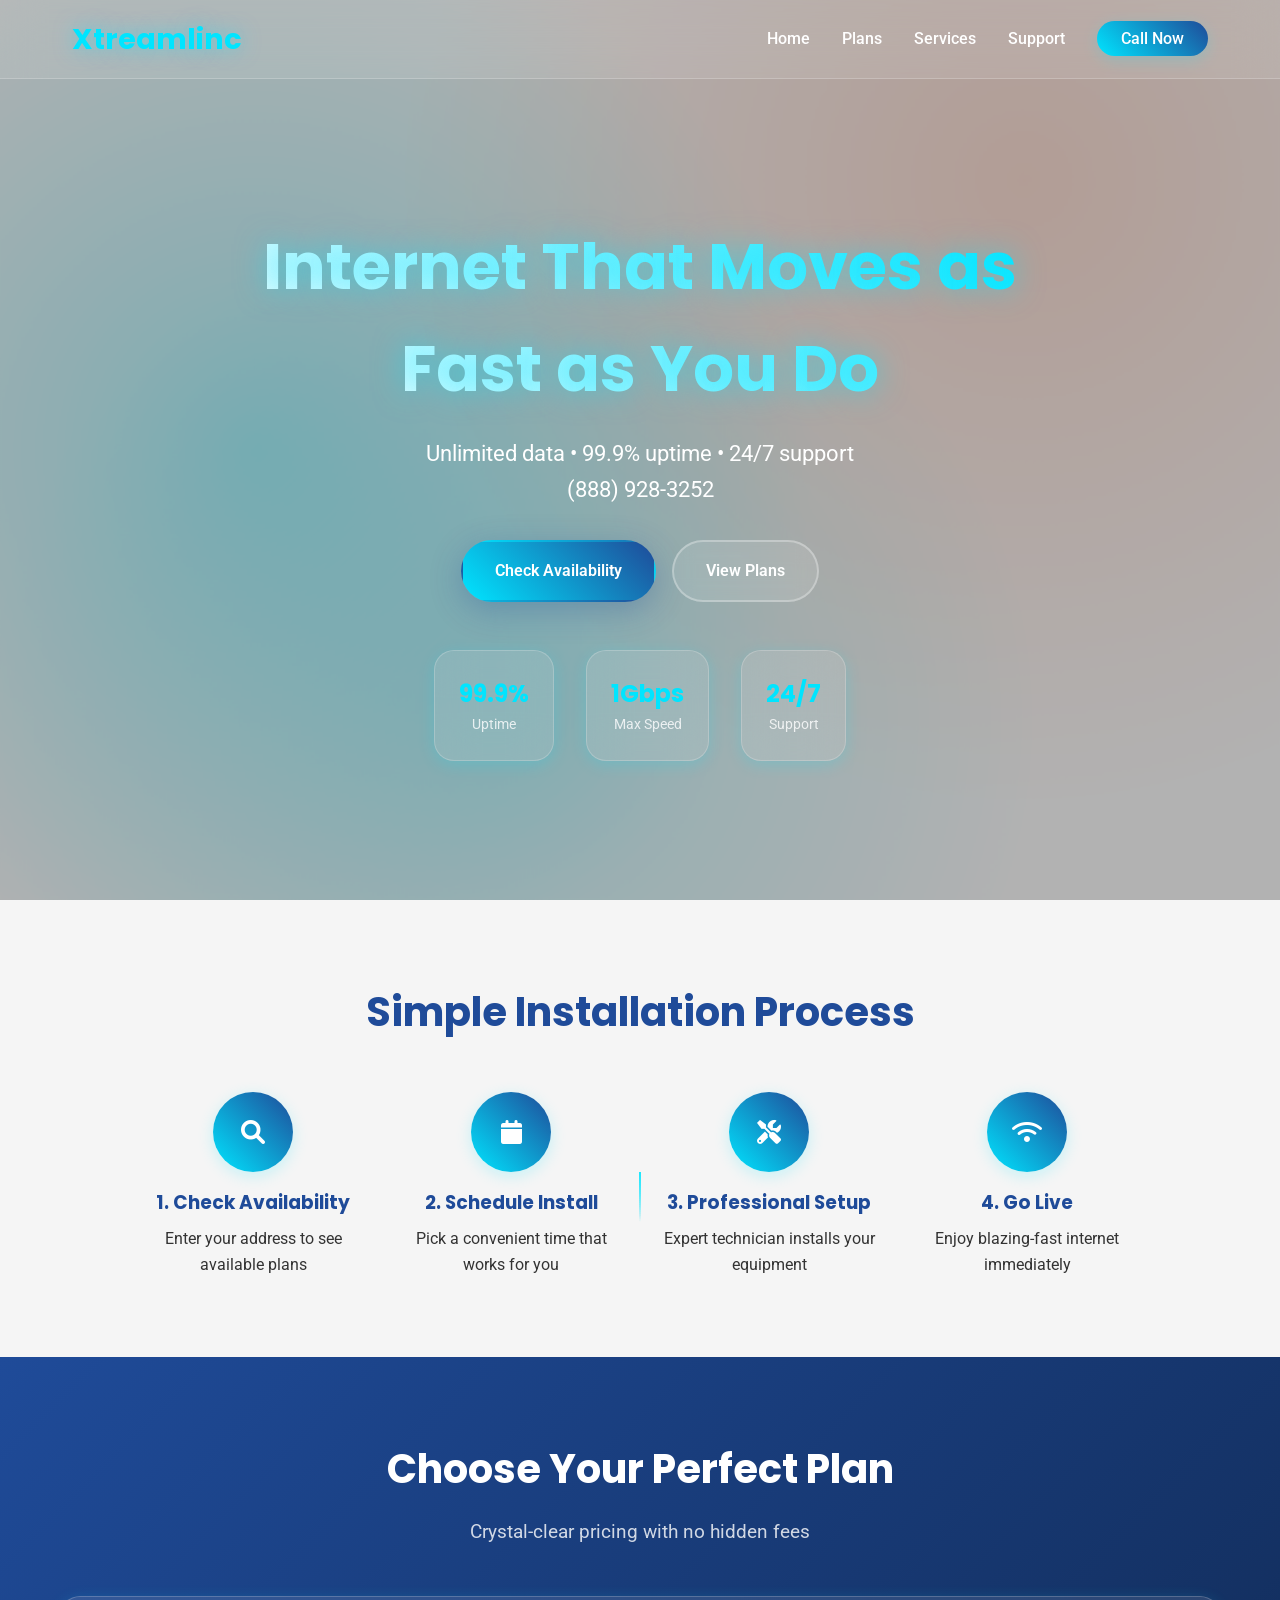
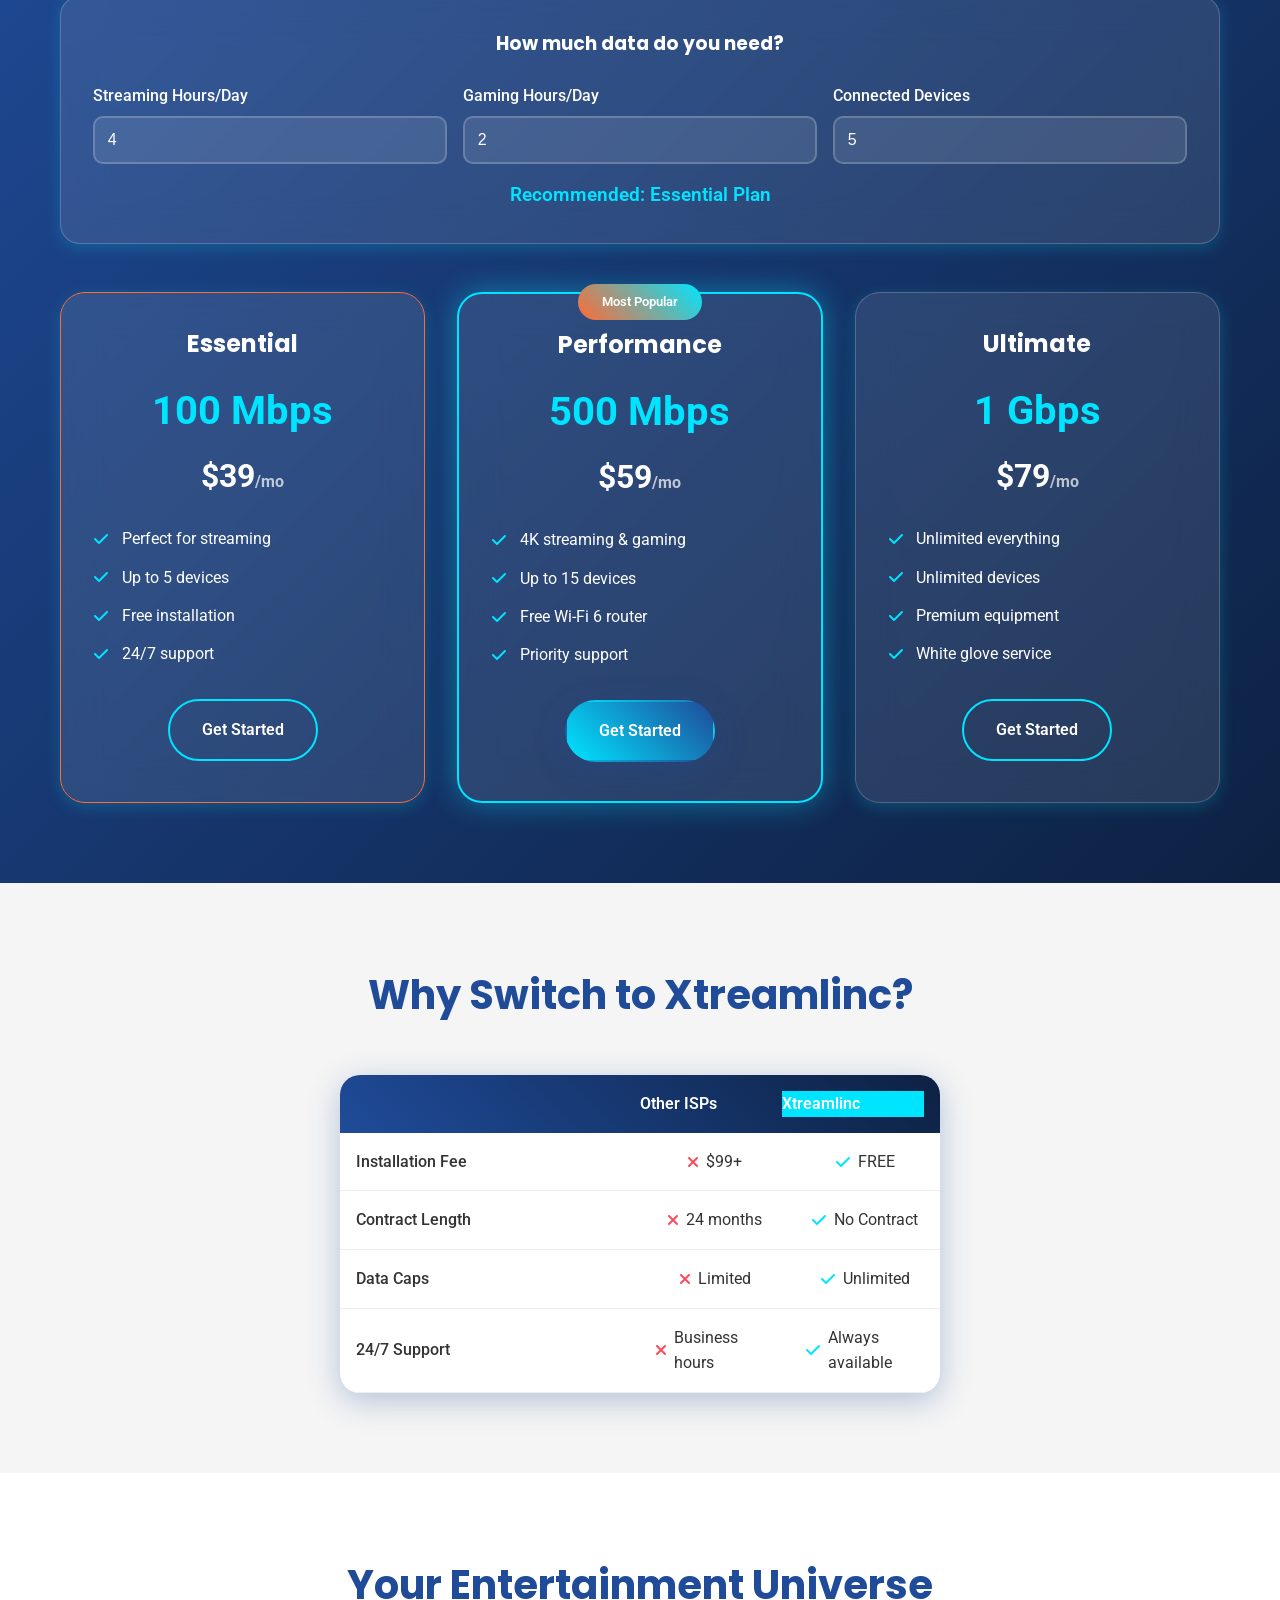
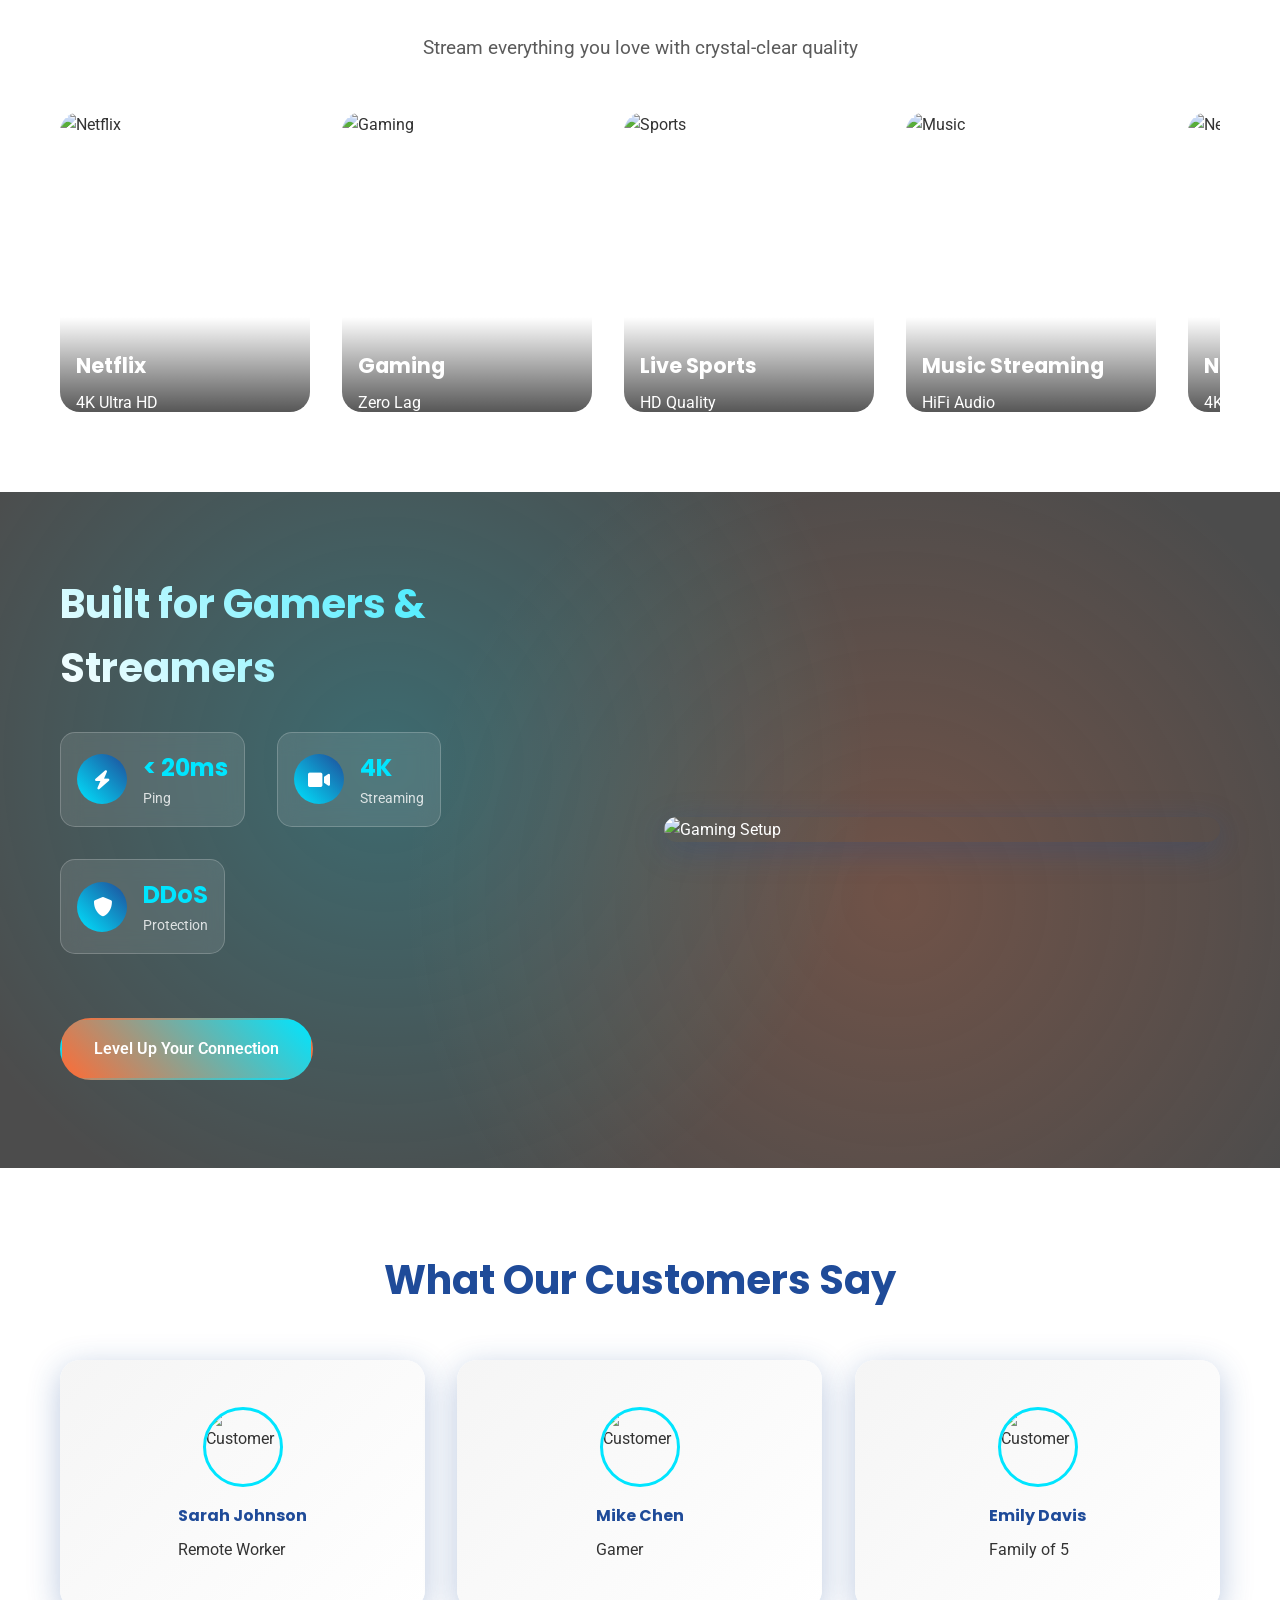
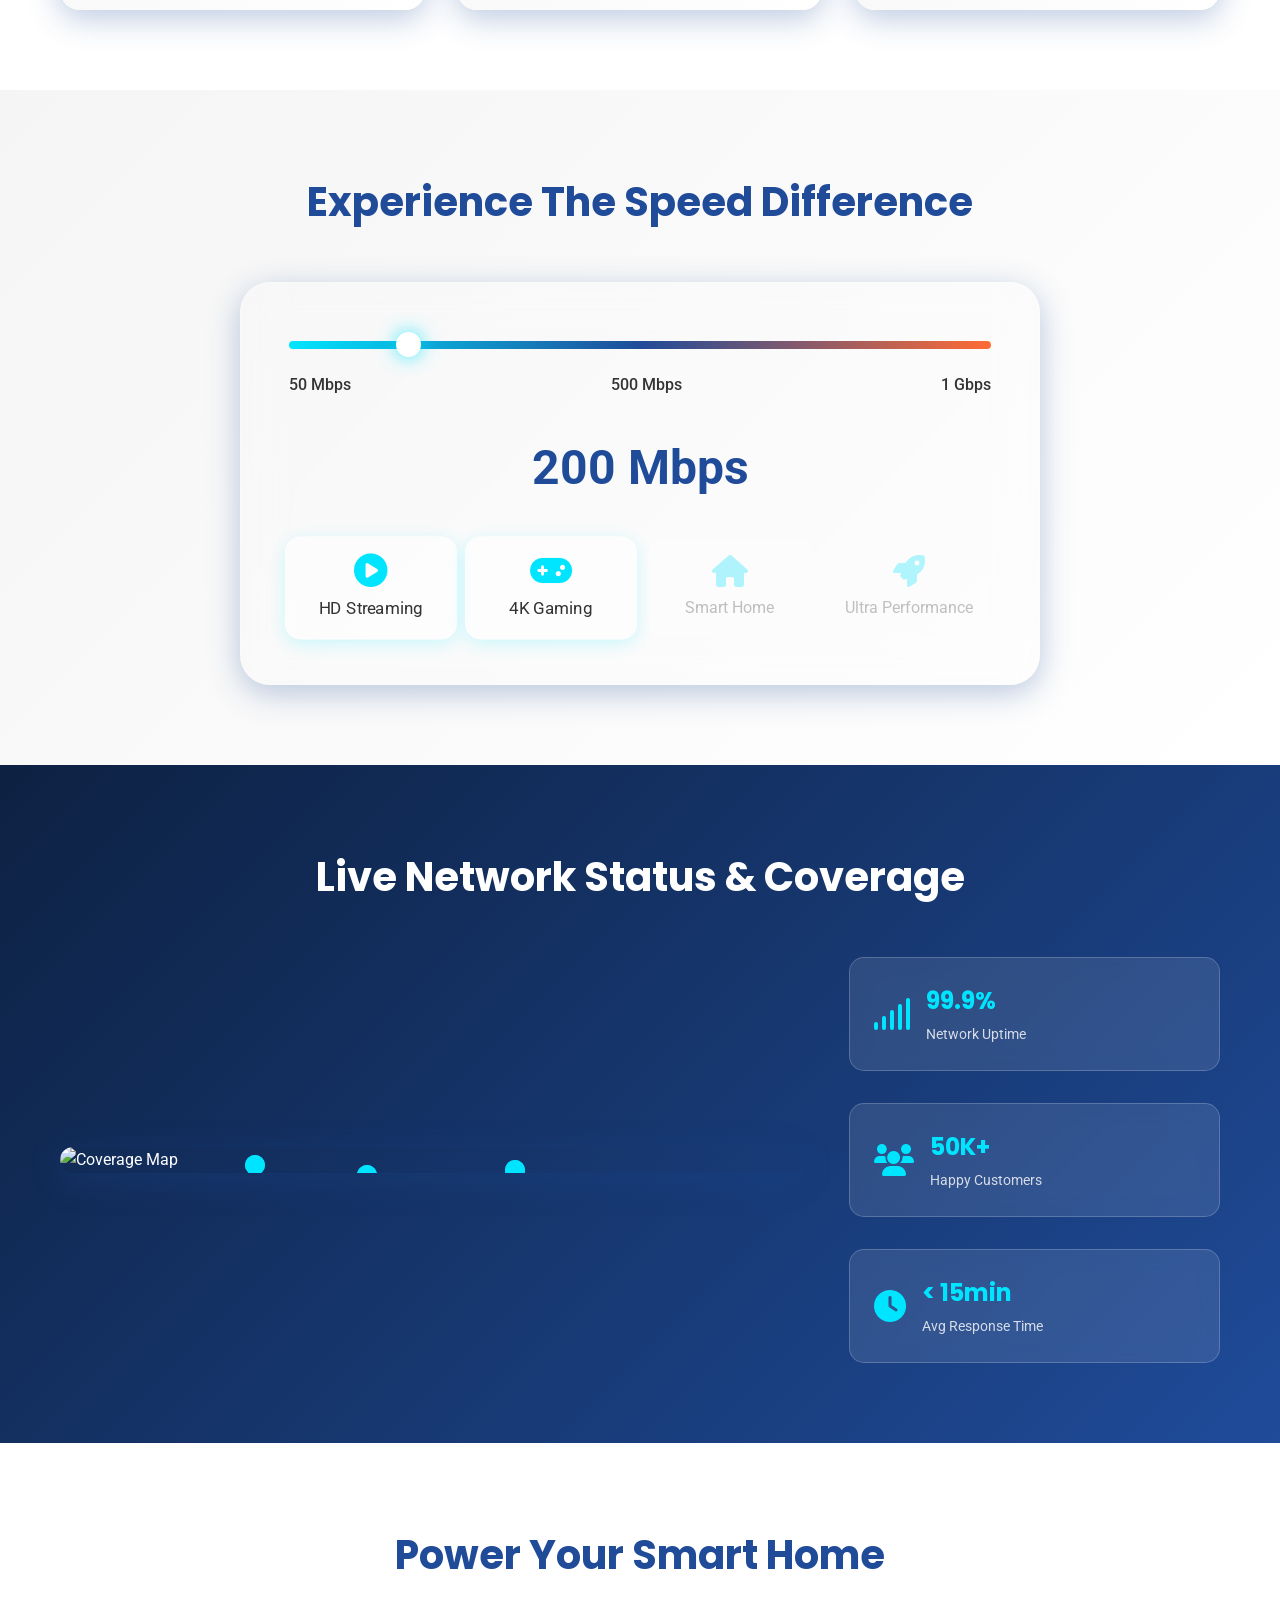
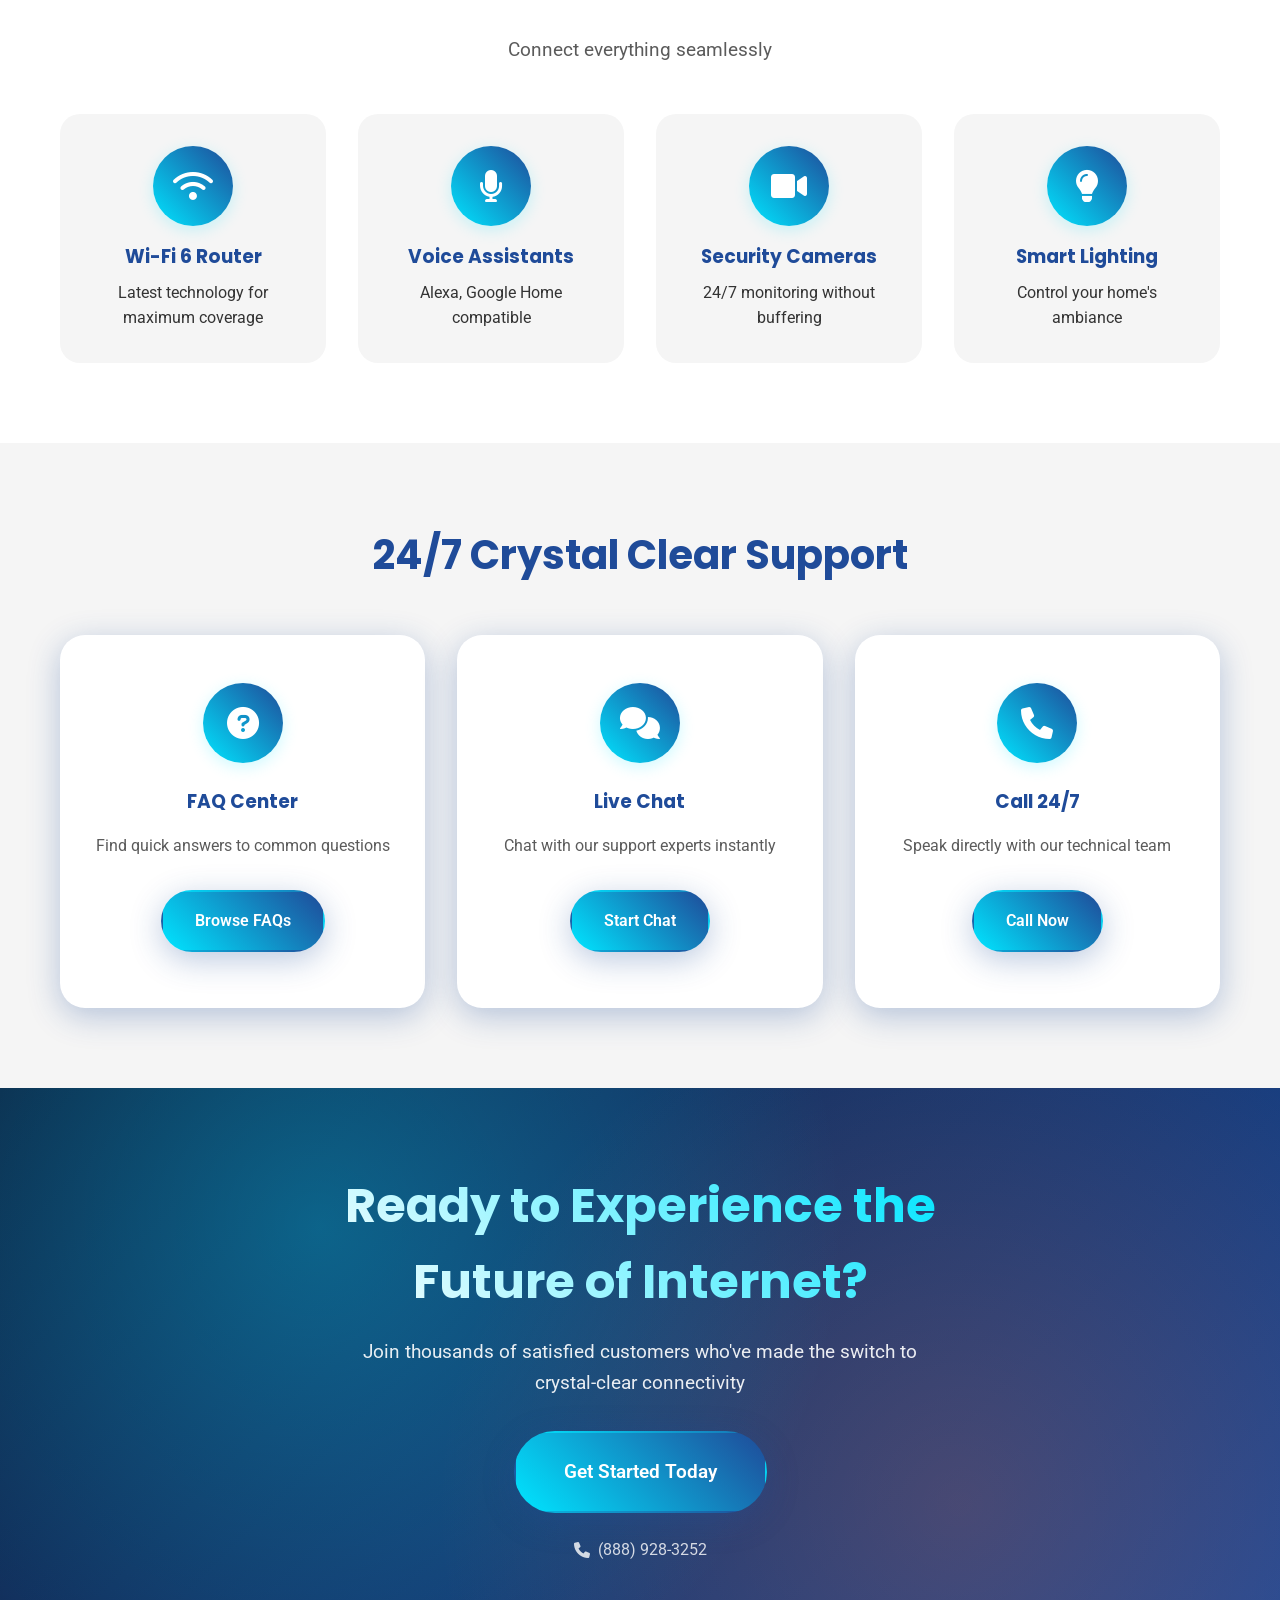
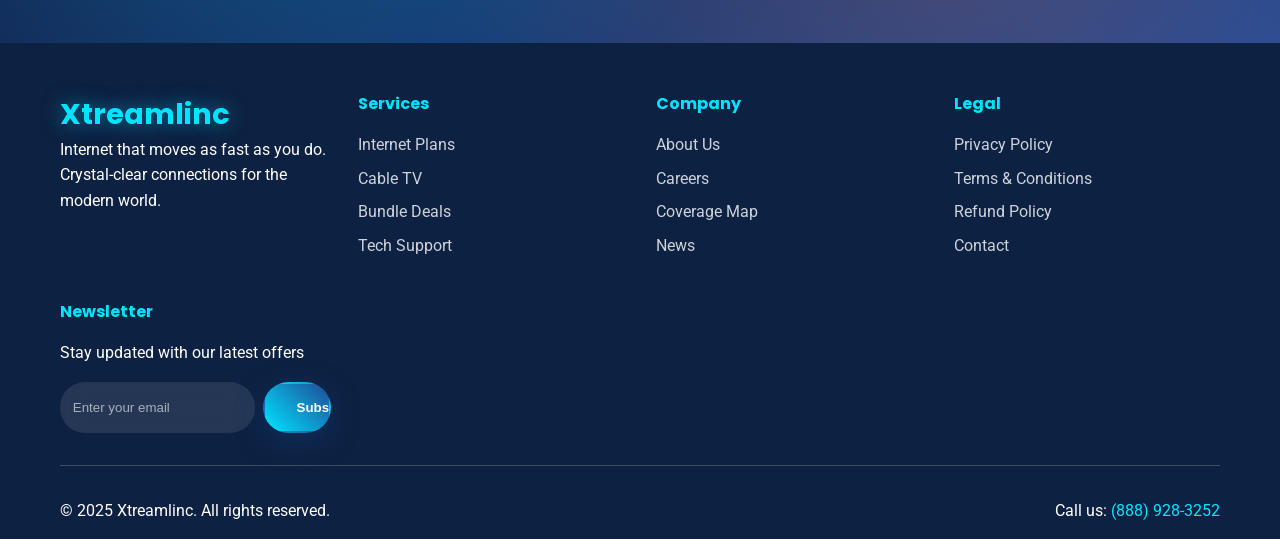
==== index.html @ 7f1fe940 "Update index.html" ====
<!DOCTYPE html>
<html lang="en">
<head>
    <meta charset="UTF-8">
    <meta name="viewport" content="width=device-width, initial-scale=1.0">
    <title>Xtreamlinc - Internet That Moves as Fast as You Do</title>
    
    <!-- Google Fonts -->
    <link href="https://fonts.googleapis.com/css2?family=Poppins:wght@400;600;700&family=Roboto:wght@300;400;500&display=swap" rel="stylesheet">
    
    <!-- Font Awesome for icons -->
    <link rel="stylesheet" href="https://cdnjs.cloudflare.com/ajax/libs/font-awesome/6.0.0/css/all.min.css">
    
    <!-- AOS Animation Library -->
    <link href="https://unpkg.com/aos@2.3.1/dist/aos.css" rel="stylesheet">
    
    <link rel="stylesheet" href="style.css">
</head>
<body>
    <!-- Navigation -->
    <nav class="navbar">
        <div class="nav-container">
            <div class="nav-logo">
                <span class="logo-text">Xtreamlinc</span>
            </div>
            <ul class="nav-menu">
                <li><a href="#home">Home</a></li>
                <li><a href="#plans">Plans</a></li>
                <li><a href="#services">Services</a></li>
                <li><a href="#support">Support</a></li>
                <li><a href="tel:(888)928-3252" class="nav-cta">Call Now</a></li>
            </ul>
            <div class="mobile-menu-toggle">
                <span></span>
                <span></span>
                <span></span>
            </div>
        </div>
    </nav>

    <!-- Hero Section -->
    <section id="home" class="hero-section">
       <div class="hero-video-bg">
    <video autoplay muted loop playsinline class="hero-video">
        <source src="video1.mp4" type="video/mp4">
       
        Your browser does not support the video tag.
    </video>

    <div class="fiber-animation"></div>
    <div class="crystal-overlay"></div>
</div>
<br><br>
     <br>   <div class="hero-content">
            <h1 data-aos="fade-up">Internet That Moves as Fast as You Do</h1>
            <p data-aos="fade-up" data-aos-delay="200">Unlimited data • 99.9% uptime • 24/7 support<br> (888) 928-3252</p>
            <div class="hero-buttons" data-aos="fade-up" data-aos-delay="400">
                <a href="tel:(888)928-3252" class="btn btn-primary">Check Availability</a>
                <a href="tel:(888)928-3252" class="btn btn-secondary">View Plans</a>
            </div>
        </div>
        <div class="hero-stats" data-aos="fade-up" data-aos-delay="600">
            <div class="stat-card">
                <div class="stat-number">99.9%</div>
                <div class="stat-label">Uptime</div>
            </div>
            <div class="stat-card">
                <div class="stat-number">1Gbps</div>
                <div class="stat-label">Max Speed</div>
            </div>
            <div class="stat-card">
                <div class="stat-number">24/7</div>
                <div class="stat-label">Support</div>
            </div>
        </div>
    </section>



 <!-- Installation Journey -->
    <section class="installation-section" data-aos="fade-up">
        <div class="container">
            <h2>Simple Installation Process</h2>
            <div class="installation-steps">
                <div class="step" data-aos="fade-right" data-aos-delay="200">
                    <div class="step-icon">
                        <i class="fas fa-search"></i>
                    </div>
                    <div class="step-content">
                        <h3>1. Check Availability</h3>
                        <p>Enter your address to see available plans</p>
                    </div>
                </div>
                <div class="step-connector"></div>
                <div class="step" data-aos="fade-right" data-aos-delay="400">
                    <div class="step-icon">
                        <i class="fas fa-calendar"></i>
                    </div>
                    <div class="step-content">
                        <h3>2. Schedule Install</h3>
                        <p>Pick a convenient time that works for you</p>
                    </div>
                </div>
                <div class="step-connector"></div>
                <div class="step" data-aos="fade-right" data-aos-delay="600">
                    <div class="step-icon">
                        <i class="fas fa-tools"></i>
                    </div>
                    <div class="step-content">
                        <h3>3. Professional Setup</h3>
                        <p>Expert technician installs your equipment</p>
                    </div>
                </div>
                <div class="step-connector"></div>
                <div class="step" data-aos="fade-right" data-aos-delay="800">
                    <div class="step-icon">
                        <i class="fas fa-wifi"></i>
                    </div>
                    <div class="step-content">
                        <h3>4. Go Live</h3>
                        <p>Enjoy blazing-fast internet immediately</p>
                    </div>
                </div>
            </div>
        </div>
    </section>




    
    <!-- Plans Section -->
    <section id="plans" class="plans-section" data-aos="fade-up">
        <div class="container">
            <h2>Choose Your Perfect Plan</h2>
            <p class="section-subtitle">Crystal-clear pricing with no hidden fees</p>
            
            <div class="data-calculator" data-aos="fade-up" data-aos-delay="200">
                <h3>How much data do you need?</h3>
                <div class="calculator-inputs">
                    <div class="input-group">
                        <label>Streaming Hours/Day</label>
                        <input type="number" id="streaming" value="4" min="0" max="24">
                    </div>
                    <div class="input-group">
                        <label>Gaming Hours/Day</label>
                        <input type="number" id="gaming" value="2" min="0" max="24">
                    </div>
                    <div class="input-group">
                        <label>Connected Devices</label>
                        <input type="number" id="devices" value="5" min="1" max="50">
                    </div>
                </div>
                <div class="recommendation">
                    <span>Recommended: </span><span id="recommendedPlan">Essential Plan</span>
                </div>
            </div>

            <div class="plans-grid">
                <div class="plan-card" data-aos="fade-up" data-aos-delay="300">
                    <div class="plan-header">
                        <h3>Essential</h3>
                        <div class="plan-speed">100 Mbps</div>
                        <div class="plan-price">$39<span>/mo</span></div>
                    </div>
                    <ul class="plan-features">
                        <li><i class="fas fa-check"></i> Perfect for streaming</li>
                        <li><i class="fas fa-check"></i> Up to 5 devices</li>
                        <li><i class="fas fa-check"></i> Free installation</li>
                        <li><i class="fas fa-check"></i> 24/7 support</li>
                    </ul>
                    <a href="tel:(888)928-3252" class="btn btn-outline">Get Started</a>
                </div>

                <div class="plan-card featured" data-aos="fade-up" data-aos-delay="400">
                    <div class="popular-badge">Most Popular</div>
                    <div class="plan-header">
                        <h3>Performance</h3>
                        <div class="plan-speed">500 Mbps</div>
                        <div class="plan-price">$59<span>/mo</span></div>
                    </div>
                    <ul class="plan-features">
                        <li><i class="fas fa-check"></i> 4K streaming & gaming</li>
                        <li><i class="fas fa-check"></i> Up to 15 devices</li>
                        <li><i class="fas fa-check"></i> Free Wi-Fi 6 router</li>
                        <li><i class="fas fa-check"></i> Priority support</li>
                    </ul>
                    <a href="tel:(888)928-3252" class="btn btn-primary">Get Started</a>
                </div>

                <div class="plan-card" data-aos="fade-up" data-aos-delay="500">
                    <div class="plan-header">
                        <h3>Ultimate</h3>
                        <div class="plan-speed">1 Gbps</div>
                        <div class="plan-price">$79<span>/mo</span></div>
                    </div>
                    <ul class="plan-features">
                        <li><i class="fas fa-check"></i> Unlimited everything</li>
                        <li><i class="fas fa-check"></i> Unlimited devices</li>
                        <li><i class="fas fa-check"></i> Premium equipment</li>
                        <li><i class="fas fa-check"></i> White glove service</li>
                    </ul>
                    <a href="tel:(888)928-3252" class="btn btn-outline">Get Started</a>
                </div>
            </div>
        </div>
    </section>

    <!-- Comparison Table -->
    <section class="comparison-section" data-aos="fade-up">
        <div class="container">
            <h2>Why Switch to Xtreamlinc?</h2>
            <div class="comparison-table">
                <div class="comparison-header">
                    <div></div>
                    <div class="competitor">Other ISPs</div>
                    <div class="us">Xtreamlinc</div>
                </div>
                <div class="comparison-row">
                    <div class="feature">Installation Fee</div>
                    <div class="competitor-cell"><i class="fas fa-times"></i> $99+</div>
                    <div class="us-cell"><i class="fas fa-check"></i> FREE</div>
                </div>
                <div class="comparison-row">
                    <div class="feature">Contract Length</div>
                    <div class="competitor-cell"><i class="fas fa-times"></i> 24 months</div>
                    <div class="us-cell"><i class="fas fa-check"></i> No Contract</div>
                </div>
                <div class="comparison-row">
                    <div class="feature">Data Caps</div>
                    <div class="competitor-cell"><i class="fas fa-times"></i> Limited</div>
                    <div class="us-cell"><i class="fas fa-check"></i> Unlimited</div>
                </div>
                <div class="comparison-row">
                    <div class="feature">24/7 Support</div>
                    <div class="competitor-cell"><i class="fas fa-times"></i> Business hours</div>
                    <div class="us-cell"><i class="fas fa-check"></i> Always available</div>
                </div>
            </div>
        </div>
    </section>

    <!-- Entertainment Hub -->
    <section class="entertainment-section" data-aos="fade-up">
        <div class="container">
            <h2>Your Entertainment Universe</h2>
            <p class="section-subtitle">Stream everything you love with crystal-clear quality</p>
            <div class="entertainment-carousel">
                <div class="carousel-track">
                    <div class="entertainment-card">
                        <img src="https://images.pexels.com/photos/1190298/pexels-photo-1190298.jpeg?auto=compress&cs=tinysrgb&w=300" alt="Netflix">
                        <div class="card-overlay">
                            <h4>Netflix</h4>
                            <p>4K Ultra HD</p>
                        </div>
                    </div>
                    <div class="entertainment-card">
                        <img src="https://images.pexels.com/photos/1309899/pexels-photo-1309899.jpeg?auto=compress&cs=tinysrgb&w=300" alt="Gaming">
                        <div class="card-overlay">
                            <h4>Gaming</h4>
                            <p>Zero Lag</p>
                        </div>
                    </div>
                    <div class="entertainment-card">
                        <img src="https://images.pexels.com/photos/1201996/pexels-photo-1201996.jpeg?auto=compress&cs=tinysrgb&w=300" alt="Sports">
                        <div class="card-overlay">
                            <h4>Live Sports</h4>
                            <p>HD Quality</p>
                        </div>
                    </div>
                    <div class="entertainment-card">
                        <img src="https://images.pexels.com/photos/1055691/pexels-photo-1055691.jpeg?auto=compress&cs=tinysrgb&w=300" alt="Music">
                        <div class="card-overlay">
                            <h4>Music Streaming</h4>
                            <p>HiFi Audio</p>
                        </div>
                    </div>
                    <!-- Duplicate cards for seamless loop -->
                    <div class="entertainment-card">
                        <img src="https://images.pexels.com/photos/1190298/pexels-photo-1190298.jpeg?auto=compress&cs=tinysrgb&w=300" alt="Netflix">
                        <div class="card-overlay">
                            <h4>Netflix</h4>
                            <p>4K Ultra HD</p>
                        </div>
                    </div>
                    <div class="entertainment-card">
                        <img src="https://images.pexels.com/photos/1309899/pexels-photo-1309899.jpeg?auto=compress&cs=tinysrgb&w=300" alt="Gaming">
                        <div class="card-overlay">
                            <h4>Gaming</h4>
                            <p>Zero Lag</p>
                        </div>
                    </div>
                    <div class="entertainment-card">
                        <img src="https://images.pexels.com/photos/1201996/pexels-photo-1201996.jpeg?auto=compress&cs=tinysrgb&w=300" alt="Sports">
                        <div class="card-overlay">
                            <h4>Live Sports</h4>
                            <p>HD Quality</p>
                        </div>
                    </div>
                    <div class="entertainment-card">
                        <img src="https://images.pexels.com/photos/1055691/pexels-photo-1055691.jpeg?auto=compress&cs=tinysrgb&w=300" alt="Music">
                        <div class="card-overlay">
                            <h4>Music Streaming</h4>
                            <p>HiFi Audio</p>
                        </div>
                    </div>
                </div>
            </div>
        </div>
    </section>

    <!-- Gamers Section -->
    <section class="gamers-section" data-aos="fade-up">
        <div class="gaming-bg">
            <div class="neon-pulse"></div>
        </div>
        <div class="container">
            <div class="gamers-content">
                <div class="gamers-text">
                    <h2>Built for Gamers & Streamers</h2>
                    <div class="gaming-stats">
                        <div class="stat">
                            <div class="stat-icon"><i class="fas fa-bolt"></i></div>
                            <div class="stat-info">
                                <span class="stat-number">&lt; 20ms</span>
                                <span class="stat-label">Ping</span>
                            </div>
                        </div>
                        <div class="stat">
                            <div class="stat-icon"><i class="fas fa-video"></i></div>
                            <div class="stat-info">
                                <span class="stat-number">4K</span>
                                <span class="stat-label">Streaming</span>
                            </div>
                        </div>
                        <div class="stat">
                            <div class="stat-icon"><i class="fas fa-shield-alt"></i></div>
                            <div class="stat-info">
                                <span class="stat-number">DDoS</span>
                                <span class="stat-label">Protection</span>
                            </div>
                        </div>
                    </div>
                    <a href="tel:(888)928-3252" class="btn btn-gaming">Level Up Your Connection</a>
                </div>
                <div class="gamers-visual">
                    <div class="gaming-setup">
                        <img src="https://images.pexels.com/photos/2047905/pexels-photo-2047905.jpeg?auto=compress&cs=tinysrgb&w=500" alt="Gaming Setup">
                    </div>
                </div>
            </div>
        </div>
    </section>

    <!-- Customer Stories -->
    <section class="testimonials-section" data-aos="fade-up">
        <div class="container">
            <h2>What Our Customers Say</h2>
            <div class="testimonials-grid">
                <div class="testimonial-card" data-aos="flip-left" data-aos-delay="200">
                    <div class="testimonial-front">
                        <img src="https://images.pexels.com/photos/1043471/pexels-photo-1043471.jpeg?auto=compress&cs=tinysrgb&w=150" alt="Customer">
                        <div class="customer-info">
                            <h4>Sarah Johnson</h4>
                            <p>Remote Worker</p>
                        </div>
                    </div>
                    <div class="testimonial-back">
                        <div class="rating">
                            <i class="fas fa-star"></i>
                            <i class="fas fa-star"></i>
                            <i class="fas fa-star"></i>
                            <i class="fas fa-star"></i>
                            <i class="fas fa-star"></i>
                        </div>
                        <p>"Finally, internet that doesn't drop during important video calls. Game changer for my home office!"</p>
                    </div>
                </div>

                <div class="testimonial-card" data-aos="flip-left" data-aos-delay="400">
                    <div class="testimonial-front">
                        <img src="https://images.pexels.com/photos/1681010/pexels-photo-1681010.jpeg?auto=compress&cs=tinysrgb&w=150" alt="Customer">
                        <div class="customer-info">
                            <h4>Mike Chen</h4>
                            <p>Gamer</p>
                        </div>
                    </div>
                    <div class="testimonial-back">
                        <div class="rating">
                            <i class="fas fa-star"></i>
                            <i class="fas fa-star"></i>
                            <i class="fas fa-star"></i>
                            <i class="fas fa-star"></i>
                            <i class="fas fa-star"></i>
                        </div>
                        <p>"Sub-20ms ping consistently. My gaming performance improved dramatically after switching!"</p>
                    </div>
                </div>

                <div class="testimonial-card" data-aos="flip-left" data-aos-delay="600">
                    <div class="testimonial-front">
                        <img src="https://images.pexels.com/photos/1065084/pexels-photo-1065084.jpeg?auto=compress&cs=tinysrgb&w=150" alt="Customer">
                        <div class="customer-info">
                            <h4>Emily Davis</h4>
                            <p>Family of 5</p>
                        </div>
                    </div>
                    <div class="testimonial-back">
                        <div class="rating">
                            <i class="fas fa-star"></i>
                            <i class="fas fa-star"></i>
                            <i class="fas fa-star"></i>
                            <i class="fas fa-star"></i>
                            <i class="fas fa-star"></i>
                        </div>
                        <p>"Everyone streams, games, and works from home simultaneously without any slowdown. Amazing!"</p>
                    </div>
                </div>
            </div>
        </div>
    </section>

     <!-- Speed Experience Simulator -->
    <section class="speed-simulator" data-aos="fade-up">
        <div class="container">
            <h2>Experience The Speed Difference</h2>
            <div class="simulator-container">
                <div class="speed-slider-container">
                    <input type="range" id="speedSlider" min="50" max="1000" value="200" class="speed-slider">
                    <div class="speed-labels">
                        <span>50 Mbps</span>
                        <span>500 Mbps</span>
                        <span>1 Gbps</span>
                    </div>
                </div>
                <div class="speed-demo">
                    <div class="current-speed">
                        <span id="currentSpeed">200</span> Mbps
                    </div>
                    <div class="speed-benefits">
                        <div class="benefit-item" data-speed="50">
                            <i class="fas fa-play-circle"></i>
                            <span>HD Streaming</span>
                        </div>
                        <div class="benefit-item" data-speed="200">
                            <i class="fas fa-gamepad"></i>
                            <span>4K Gaming</span>
                        </div>
                        <div class="benefit-item" data-speed="500">
                            <i class="fas fa-home"></i>
                            <span>Smart Home</span>
                        </div>
                        <div class="benefit-item" data-speed="1000">
                            <i class="fas fa-rocket"></i>
                            <span>Ultra Performance</span>
                        </div>
                    </div>
                </div>
            </div>
        </div>
    </section>


    <!-- Coverage Map -->
    <section class="coverage-section" data-aos="fade-up">
        <div class="container">
            <h2>Live Network Status & Coverage</h2>
            <div class="coverage-map">
                <div class="map-container">
                    <img src="https://images.pexels.com/photos/355952/pexels-photo-355952.jpeg?auto=compress&cs=tinysrgb&w=800" alt="Coverage Map">
                    <div class="status-markers">
                        <div class="marker active" style="top: 30%; left: 25%;">
                            <div class="marker-pulse"></div>
                            <div class="marker-tooltip">Downtown - 99.9% Uptime</div>
                        </div>
                        <div class="marker active" style="top: 50%; left: 60%;">
                            <div class="marker-pulse"></div>
                            <div class="marker-tooltip">Suburbs - 100% Uptime</div>
                        </div>
                        <div class="marker active" style="top: 70%; left: 40%;">
                            <div class="marker-pulse"></div>
                            <div class="marker-tooltip">Tech District - 99.8% Uptime</div>
                        </div>
                    </div>
                </div>
                <div class="coverage-stats">
                    <div class="coverage-stat">
                        <i class="fas fa-signal"></i>
                        <div>
                            <span class="stat-number">99.9%</span>
                            <span class="stat-label">Network Uptime</span>
                        </div>
                    </div>
                    <div class="coverage-stat">
                        <i class="fas fa-users"></i>
                        <div>
                            <span class="stat-number">50K+</span>
                            <span class="stat-label">Happy Customers</span>
                        </div>
                    </div>
                    <div class="coverage-stat">
                        <i class="fas fa-clock"></i>
                        <div>
                            <span class="stat-number">&lt; 15min</span>
                            <span class="stat-label">Avg Response Time</span>
                        </div>
                    </div>
                </div>
            </div>
        </div>
    </section>

    <!-- Smart Home Integration -->
    <section class="smart-home-section" data-aos="fade-up">
        <div class="container">
            <h2>Power Your Smart Home</h2>
            <p class="section-subtitle">Connect everything seamlessly</p>
            <div class="smart-devices">
                <div class="device-item" data-aos="zoom-in" data-aos-delay="200">
                    <div class="device-icon">
                        <i class="fas fa-wifi"></i>
                    </div>
                    <h3>Wi-Fi 6 Router</h3>
                    <p>Latest technology for maximum coverage</p>
                </div>
                <div class="device-item" data-aos="zoom-in" data-aos-delay="300">
                    <div class="device-icon">
                        <i class="fas fa-microphone"></i>
                    </div>
                    <h3>Voice Assistants</h3>
                    <p>Alexa, Google Home compatible</p>
                </div>
                <div class="device-item" data-aos="zoom-in" data-aos-delay="400">
                    <div class="device-icon">
                        <i class="fas fa-video"></i>
                    </div>
                    <h3>Security Cameras</h3>
                    <p>24/7 monitoring without buffering</p>
                </div>
                <div class="device-item" data-aos="zoom-in" data-aos-delay="500">
                    <div class="device-icon">
                        <i class="fas fa-lightbulb"></i>
                    </div>
                    <h3>Smart Lighting</h3>
                    <p>Control your home's ambiance</p>
                </div>
            </div>
        </div>
    </section>

    <!-- Support Section -->
    <section id="support" class="support-section" data-aos="fade-up">
        <div class="container">
            <h2>24/7 Crystal Clear Support</h2>
            <div class="support-options">
                <div class="support-card" data-aos="zoom-in" data-aos-delay="200">
                    <div class="support-icon">
                        <i class="fas fa-question-circle"></i>
                    </div>
                    <h3>FAQ Center</h3>
                    <p>Find quick answers to common questions</p>
                    <a href="tel:(888)928-3252" class="btn btn-primary">Browse FAQs</a>
                </div>
                <div class="support-card" data-aos="zoom-in" data-aos-delay="400">
                    <div class="support-icon">
                        <i class="fas fa-comments"></i>
                    </div>
                    <h3>Live Chat</h3>
                    <p>Chat with our support experts instantly</p>
                    <a href="tel:(888)928-3252" class="btn btn-primary">Start Chat</a>
                </div>
                <div class="support-card" data-aos="zoom-in" data-aos-delay="600">
                    <div class="support-icon">
                        <i class="fas fa-phone"></i>
                    </div>
                    <h3>Call 24/7</h3>
                    <p>Speak directly with our technical team</p>
                    <a href="tel:(888)928-3252" class="btn btn-primary">Call Now</a>
                </div>
            </div>
        </div>
    </section>

    <!-- Final CTA Section -->
    <section class="final-cta-section">
        <div class="cta-bg">
            <div class="pulse-animation"></div>
        </div>
        <div class="container">
            <div class="cta-content" data-aos="fade-up">
                <h2>Ready to Experience the Future of Internet?</h2>
                <p>Join thousands of satisfied customers who've made the switch to crystal-clear connectivity</p>
                <div class="cta-buttons">
                    <a href="tel:(888)928-3252" class="btn btn-primary btn-large">Get Started Today</a>
                    <div class="cta-info">
                        <i class="fas fa-phone"></i>
                        <span>(888) 928-3252</span>
                    </div>
                </div>
            </div>
        </div>
    </section>

    <!-- Footer -->
    <footer class="footer">
        <div class="container">
            <div class="footer-content">
                <div class="footer-section">
                    <div class="footer-logo">
                        <span class="logo-text">Xtreamlinc</span>
                    </div>
                    <p>Internet that moves as fast as you do. Crystal-clear connections for the modern world.</p>
                </div>
                <div class="footer-section">
                    <h4>Services</h4>
                    <ul>
                        <li><a href="#plans">Internet Plans</a></li>
                        <li><a href="#plans">Cable TV</a></li>
                        <li><a href="#plans">Bundle Deals</a></li>
                        <li><a href="#support">Tech Support</a></li>
                    </ul>
                </div>
                <div class="footer-section">
                    <h4>Company</h4>
                    <ul>
                        <li><a href="#about">About Us</a></li>
                        <li><a href="#careers">Careers</a></li>
                        <li><a href="#coverage">Coverage Map</a></li>
                        <li><a href="#news">News</a></li>
                    </ul>
                </div>
                <div class="footer-section">
                    <h4>Legal</h4>
                    <ul>
                        <li><a href="privacy.html">Privacy Policy</a></li>
                        <li><a href="terms.html">Terms & Conditions</a></li>
                        <li><a href="refund.html">Refund Policy</a></li>
                        <li><a href="#contact">Contact</a></li>
                    </ul>
                </div>
                <div class="footer-section">
                    <h4>Newsletter</h4>
                    <p>Stay updated with our latest offers</p>
                    <div class="newsletter-form">
                        <input type="email" placeholder="Enter your email" class="newsletter-input">
                        <button type="submit" class="btn btn-primary">Subscribe</button>
                    </div>
                </div>
            </div>
            <div class="footer-bottom">
                <div class="footer-bottom-content">
                    <p>&copy; 2025 Xtreamlinc. All rights reserved.</p>
                    <p>Call us: <a href="tel:(888)928-3252">(888) 928-3252</a></p>
                </div>
            </div>
        </div>
    </footer>

    <!-- Scripts -->
    <script src="https://unpkg.com/aos@2.3.1/dist/aos.js"></script>
    <script src="script.js"></script>
</body>
</html>
---- style.css ----
:root {
  --primary-blue: #1F4B99;
  --secondary-white: #FFFFFF;
  --light-gray: #F5F5F5;
  --crystal-aqua: #00E5FF;
  --bright-orange: #FF6B35;
  --dark-blue: #0D2142;
  --glass-white: rgba(255, 255, 255, 0.1);
  --glass-border: rgba(255, 255, 255, 0.2);
  --shadow-glow: 0 8px 32px rgba(31, 75, 153, 0.3);
  --shadow-crystal: 0 4px 16px rgba(0, 229, 255, 0.2);
  
  --font-heading: 'Poppins', sans-serif;
  --font-body: 'Roboto', sans-serif;
}

* {
  margin: 0;
  padding: 0;
  box-sizing: border-box;
}

body {
  font-family: var(--font-body);
  line-height: 1.6;
  color: #333;
  overflow-x: hidden;
}

.container {
  max-width: 1200px;
  margin: 0 auto;
  padding: 0 20px;
}

/* Navigation */
.navbar {
  position: fixed;
  top: 0;
  width: 100%;
  z-index: 1000;
  background: rgba(255, 255, 255, 0.1);
  backdrop-filter: blur(20px);
  border-bottom: 1px solid var(--glass-border);
  transition: all 0.3s ease;
}

.navbar.scrolled {
  background: rgba(13, 33, 66, 0.95);
  backdrop-filter: blur(20px);
}

.nav-container {
  display: flex;
  justify-content: space-between;
  align-items: center;
  padding: 1rem 2rem;
  max-width: 1200px;
  margin: 0 auto;
}

.logo-text {
  font-family: var(--font-heading);
  font-size: 1.8rem;
  font-weight: 700;
  color: var(--crystal-aqua);
  text-shadow: 0 0 20px rgba(0, 229, 255, 0.5);
}

.nav-menu {
  display: flex;
  list-style: none;
  gap: 2rem;
}

.nav-menu a {
  color: white;
  text-decoration: none;
  font-weight: 500;
  transition: all 0.3s ease;
  position: relative;
}

.nav-menu a:hover {
  color: var(--crystal-aqua);
  text-shadow: 0 0 10px rgba(0, 229, 255, 0.8);
}

.nav-cta {
  background: linear-gradient(45deg, var(--crystal-aqua), var(--primary-blue));
  padding: 0.5rem 1.5rem !important;
  border-radius: 25px;
  color: white !important;
  box-shadow: var(--shadow-crystal);
}

.nav-cta:hover {
  transform: translateY(-2px);
  box-shadow: 0 8px 25px rgba(0, 229, 255, 0.4);
}

.mobile-menu-toggle {
  display: none;
  flex-direction: column;
  cursor: pointer;
}

.mobile-menu-toggle span {
  width: 25px;
  height: 3px;
  background: white;
  margin: 3px 0;
  transition: 0.3s;
}

/* Hero Section */
.hero-section {
  min-height: 100vh;
  position: relative;
  display: flex;
  flex-direction: column;
  justify-content: center;
  align-items: center;
  text-align: center;
  color: white;
  overflow: hidden;
}

.hero-video-bg {
  position: absolute;
  top: 0;
  left: 0;
  width: 100%;
  height: 100%;
  overflow: hidden;
}

.hero-video {
  position: absolute;
  top: 50%;
  left: 50%;
  width: 100%;
  height: 100%;
  object-fit: cover;
  transform: translate(-50%, -50%);
  z-index: -2;
}

.fiber-animation {
  position: absolute;
  width: 100%;
  height: 100%;
  background: 
    radial-gradient(circle at 20% 50%, rgba(0, 229, 255, 0.3) 0%, transparent 50%),
    radial-gradient(circle at 80% 20%, rgba(255, 107, 53, 0.2) 0%, transparent 50%),
    radial-gradient(circle at 40% 80%, rgba(0, 229, 255, 0.2) 0%, transparent 50%);
  animation: pulseFlow 8s ease-in-out infinite;
  z-index: -1;
}


.crystal-overlay {
  position: absolute;
  top: 0;
  left: 0;
  width: 100%;
  height: 100%;
  background: rgba(0, 0, 0, 0.3);
  backdrop-filter: blur(1px);
}

@keyframes pulseFlow {
  0%, 100% { 
    opacity: 0.6;
    transform: scale(1);
  }
  50% { 
    opacity: 1;
    transform: scale(1.05);
  }
}

.hero-content {
  position: relative;
  z-index: 2;
  max-width: 800px;
  margin: 0 auto;
  padding: 0 20px;
}

.hero-content h1 {
  font-family: var(--font-heading);
  font-size: 4rem;
  font-weight: 700;
  margin-bottom: 1rem;
  background: linear-gradient(45deg, white, var(--crystal-aqua));
  -webkit-background-clip: text;
  -webkit-text-fill-color: transparent;
  background-clip: text;
  text-shadow: 0 0 30px rgba(0, 229, 255, 0.5);
}

.hero-content p {
  font-size: 1.4rem;
  margin-bottom: 2rem;
  opacity: 0.9;
}

.hero-buttons {
  display: flex;
  gap: 1rem;
  justify-content: center;
  flex-wrap: wrap;
}

.btn {
  display: inline-block;
  padding: 1rem 2rem;
  border-radius: 50px;
  text-decoration: none;
  font-weight: 600;
  transition: all 0.3s ease;
  border: 2px solid transparent;
  position: relative;
  overflow: hidden;
}

.btn-primary {
  background: linear-gradient(45deg, var(--crystal-aqua), var(--primary-blue));
  color: white;
  box-shadow: var(--shadow-glow);
}

.btn-primary:hover {
  transform: translateY(-3px);
  box-shadow: 0 12px 40px rgba(0, 229, 255, 0.4);
}

.btn-secondary {
  background: rgba(255, 255, 255, 0.1);
  color: white;
  border: 2px solid rgba(255, 255, 255, 0.3);
  backdrop-filter: blur(10px);
}

.btn-secondary:hover {
  background: rgba(255, 255, 255, 0.2);
  border-color: var(--crystal-aqua);
  box-shadow: var(--shadow-crystal);
}

.hero-stats {
  display: flex;
  gap: 2rem;
  justify-content: center;
  margin-top: 3rem;
  flex-wrap: wrap;
}

.stat-card {
  background: var(--glass-white);
  backdrop-filter: blur(20px);
  border: 1px solid var(--glass-border);
  border-radius: 20px;
  padding: 1.5rem;
  text-align: center;
  box-shadow: var(--shadow-crystal);
  transition: all 0.3s ease;
}

.stat-card:hover {
  transform: translateY(-5px);
  box-shadow: 0 15px 35px rgba(0, 229, 255, 0.3);
}

.stat-number {
  font-family: var(--font-heading);
  font-size: 2rem;
  font-weight: 700;
  color: var(--crystal-aqua);
  display: block;
}

.stat-label {
  font-size: 0.9rem;
  opacity: 0.8;
  color: white;
}

/* Speed Simulator */
.speed-simulator {
  padding: 5rem 0;
  background: linear-gradient(135deg, var(--light-gray) 0%, white 100%);
}

.speed-simulator h2 {
  font-family: var(--font-heading);
  font-size: 2.5rem;
  text-align: center;
  margin-bottom: 3rem;
  color: var(--primary-blue);
}

.simulator-container {
  max-width: 800px;
  margin: 0 auto;
  background: var(--glass-white);
  backdrop-filter: blur(20px);
  border: 1px solid var(--glass-border);
  border-radius: 30px;
  padding: 3rem;
  box-shadow: var(--shadow-glow);
}

.speed-slider-container {
  margin-bottom: 2rem;
}

.speed-slider {
  width: 100%;
  height: 8px;
  background: linear-gradient(90deg, var(--crystal-aqua), var(--primary-blue), var(--bright-orange));
  border-radius: 5px;
  outline: none;
  -webkit-appearance: none;
}

.speed-slider::-webkit-slider-thumb {
  appearance: none;
  width: 25px;
  height: 25px;
  background: white;
  border-radius: 50%;
  box-shadow: 0 0 20px rgba(0, 229, 255, 0.8);
  cursor: pointer;
}

.speed-labels {
  display: flex;
  justify-content: space-between;
  margin-top: 1rem;
  font-weight: 500;
}

.current-speed {
  text-align: center;
  font-size: 3rem;
  font-weight: 700;
  color: var(--primary-blue);
  margin-bottom: 2rem;
}

.speed-benefits {
  display: grid;
  grid-template-columns: repeat(auto-fit, minmax(150px, 1fr));
  gap: 1rem;
}

.benefit-item {
  display: flex;
  flex-direction: column;
  align-items: center;
  padding: 1rem;
  background: rgba(255, 255, 255, 0.5);
  border-radius: 15px;
  transition: all 0.3s ease;
  opacity: 0.3;
}

.benefit-item.active {
  opacity: 1;
  transform: scale(1.05);
  box-shadow: var(--shadow-crystal);
}

.benefit-item i {
  font-size: 2rem;
  color: var(--crystal-aqua);
  margin-bottom: 0.5rem;
}

/* Plans Section */
.plans-section {
  padding: 5rem 0;
  background: linear-gradient(135deg, var(--primary-blue) 0%, var(--dark-blue) 100%);
  color: white;
}

.plans-section h2 {
  font-family: var(--font-heading);
  font-size: 2.5rem;
  text-align: center;
  margin-bottom: 1rem;
}

.section-subtitle {
  text-align: center;
  font-size: 1.2rem;
  opacity: 0.8;
  margin-bottom: 3rem;
}

.data-calculator {
  background: var(--glass-white);
  backdrop-filter: blur(20px);
  border: 1px solid var(--glass-border);
  border-radius: 20px;
  padding: 2rem;
  margin-bottom: 3rem;
  box-shadow: var(--shadow-crystal);
}

.data-calculator h3 {
  font-family: var(--font-heading);
  margin-bottom: 1.5rem;
  text-align: center;
}

.calculator-inputs {
  display: grid;
  grid-template-columns: repeat(auto-fit, minmax(200px, 1fr));
  gap: 1rem;
  margin-bottom: 1rem;
}

.input-group label {
  display: block;
  margin-bottom: 0.5rem;
  font-weight: 500;
}

.input-group input {
  width: 100%;
  padding: 0.8rem;
  border: 2px solid var(--glass-border);
  border-radius: 10px;
  background: rgba(255, 255, 255, 0.1);
  color: white;
  font-size: 1rem;
}

.input-group input:focus {
  outline: none;
  border-color: var(--crystal-aqua);
  box-shadow: 0 0 15px rgba(0, 229, 255, 0.3);
}

.recommendation {
  text-align: center;
  font-size: 1.2rem;
  font-weight: 600;
  color: var(--crystal-aqua);
}

.plans-grid {
  display: grid;
  grid-template-columns: repeat(auto-fit, minmax(300px, 1fr));
  gap: 2rem;
  margin-top: 3rem;
}

.plan-card {
  background: var(--glass-white);
  backdrop-filter: blur(20px);
  border: 1px solid var(--glass-border);
  border-radius: 25px;
  padding: 2rem;
  text-align: center;
  position: relative;
  transition: all 0.3s ease;
  box-shadow: var(--shadow-crystal);
}

.plan-card:hover {
  transform: translateY(-10px);
  box-shadow: 0 20px 50px rgba(0, 229, 255, 0.3);
}

.plan-card.featured {
  border: 2px solid var(--crystal-aqua);
  box-shadow: 0 0 30px rgba(0, 229, 255, 0.4);
}

.popular-badge {
  position: absolute;
  top: -10px;
  left: 50%;
  transform: translateX(-50%);
  background: linear-gradient(45deg, var(--bright-orange), var(--crystal-aqua));
  color: white;
  padding: 0.5rem 1.5rem;
  border-radius: 20px;
  font-size: 0.8rem;
  font-weight: 600;
}

.plan-header h3 {
  font-family: var(--font-heading);
  font-size: 1.5rem;
  margin-bottom: 1rem;
}

.plan-speed {
  font-size: 2.5rem;
  font-weight: 700;
  color: var(--crystal-aqua);
  margin-bottom: 0.5rem;
}

.plan-price {
  font-size: 2rem;
  font-weight: 700;
  margin-bottom: 1.5rem;
}

.plan-price span {
  font-size: 1rem;
  opacity: 0.7;
}

.plan-features {
  list-style: none;
  margin-bottom: 2rem;
}

.plan-features li {
  margin: 0.8rem 0;
  display: flex;
  align-items: center;
  justify-content: flex-start;
}

.plan-features i {
  color: var(--crystal-aqua);
  margin-right: 0.8rem;
  width: 16px;
}

.btn-outline {
  background: transparent;
  color: white;
  border: 2px solid var(--crystal-aqua);
}

.btn-outline:hover {
  background: var(--crystal-aqua);
  color: var(--dark-blue);
  box-shadow: var(--shadow-crystal);
}

/* Comparison Section */
.comparison-section {
  padding: 5rem 0;
  background: var(--light-gray);
}

.comparison-section h2 {
  font-family: var(--font-heading);
  font-size: 2.5rem;
  text-align: center;
  margin-bottom: 3rem;
  color: var(--primary-blue);
}

.comparison-table {
  max-width: 600px;
  margin: 0 auto;
  background: white;
  border-radius: 20px;
  overflow: hidden;
  box-shadow: var(--shadow-glow);
}

.comparison-header {
  display: grid;
  grid-template-columns: 2fr 1fr 1fr;
  background: linear-gradient(45deg, var(--primary-blue), var(--dark-blue));
  color: white;
  font-weight: 600;
  padding: 1rem;
}

.comparison-row {
  display: grid;
  grid-template-columns: 2fr 1fr 1fr;
  border-bottom: 1px solid #eee;
}

.comparison-row > div {
  padding: 1rem;
  display: flex;
  align-items: center;
  justify-content: center;
}

.feature {
  justify-content: flex-start !important;
  font-weight: 500;
}

.competitor-cell i {
  color: #ff4757;
  margin-right: 0.5rem;
}

.us-cell i {
  color: var(--crystal-aqua);
  margin-right: 0.5rem;
}

.us {
  background: var(--crystal-aqua);
  color: white;
  font-weight: 600;
}

/* Entertainment Section */
.entertainment-section {
  padding: 5rem 0;
  background: white;
}

.entertainment-section h2 {
  font-family: var(--font-heading);
  font-size: 2.5rem;
  text-align: center;
  margin-bottom: 1rem;
  color: var(--primary-blue);
}

.entertainment-carousel {
  margin-top: 3rem;
  overflow: hidden;
  position: relative;
}

.carousel-track {
  display: flex;
  gap: 2rem;
  animation: scroll 8s linear infinite;
}

@keyframes scroll {
  0% { transform: translateX(0); }
  100% { transform: translateX(-100%); }
}

.entertainment-card {
  min-width: 250px;
  height: 300px;
  position: relative;
  border-radius: 20px;
  overflow: hidden;
  cursor: pointer;
  transition: all 0.3s ease;
}

.entertainment-card:hover {
  transform: scale(1.05);
  box-shadow: var(--shadow-crystal);
}

.entertainment-card img {
  width: 100%;
  height: 100%;
  object-fit: cover;
}

.card-overlay {
  position: absolute;
  bottom: 0;
  left: 0;
  right: 0;
  background: linear-gradient(transparent, rgba(0, 0, 0, 0.8));
  color: white;
  padding: 2rem 1rem 1rem;
  transform: translateY(20px);
  transition: all 0.3s ease;
}

.entertainment-card:hover .card-overlay {
  transform: translateY(0);
}

.card-overlay h4 {
  font-family: var(--font-heading);
  font-size: 1.3rem;
  margin-bottom: 0.5rem;
}

/* Gamers Section */
.gamers-section {
  padding: 5rem 0;
  position: relative;
  color: white;
  overflow: hidden;
}

.gaming-bg {
  position: absolute;
  top: 0;
  left: 0;
  width: 100%;
  height: 100%;
  background: 
    linear-gradient(rgba(0, 0, 0, 0.7), rgba(0, 0, 0, 0.7)),
    url('https://images.pexels.com/photos/442576/pexels-photo-442576.jpeg?auto=compress&cs=tinysrgb&w=1200') center/cover;
}

.neon-pulse {
  position: absolute;
  width: 100%;
  height: 100%;
  background: 
    radial-gradient(circle at 30% 40%, rgba(0, 229, 255, 0.2) 0%, transparent 50%),
    radial-gradient(circle at 70% 60%, rgba(255, 107, 53, 0.2) 0%, transparent 50%);
  animation: neonPulse 6s ease-in-out infinite;
}

@keyframes neonPulse {
  0%, 100% { opacity: 0.4; }
  50% { opacity: 0.8; }
}

.gamers-content {
  position: relative;
  z-index: 2;
  display: grid;
  grid-template-columns: 1fr 1fr;
  gap: 3rem;
  align-items: center;
}

.gamers-text h2 {
  font-family: var(--font-heading);
  font-size: 2.5rem;
  margin-bottom: 2rem;
  background: linear-gradient(45deg, white, var(--crystal-aqua));
  -webkit-background-clip: text;
  -webkit-text-fill-color: transparent;
  background-clip: text;
}

.gaming-stats {
  display: flex;
  gap: 2rem;
  margin: 2rem 0;
  flex-wrap: wrap;
}

.stat {
  display: flex;
  align-items: center;
  gap: 1rem;
  background: var(--glass-white);
  backdrop-filter: blur(10px);
  padding: 1rem;
  border-radius: 15px;
  border: 1px solid var(--glass-border);
}

.stat-icon {
  width: 50px;
  height: 50px;
  background: linear-gradient(45deg, var(--crystal-aqua), var(--primary-blue));
  border-radius: 50%;
  display: flex;
  align-items: center;
  justify-content: center;
  font-size: 1.2rem;
}

.stat-info {
  display: flex;
  flex-direction: column;
}

.stat-number {
  font-size: 1.5rem;
  font-weight: 700;
  color: var(--crystal-aqua);
}

.stat-label {
  font-size: 0.9rem;
  opacity: 0.8;
}

.btn-gaming {
  background: linear-gradient(45deg, var(--bright-orange), var(--crystal-aqua));
  color: white;
  margin-top: 2rem;
}

.gamers-visual {
  position: relative;
}

.gaming-setup {
  border-radius: 20px;
  overflow: hidden;
  box-shadow: var(--shadow-glow);
}

.gaming-setup img {
  width: 100%;
  height: 400px;
  object-fit: cover;
}

/* Testimonials */
.testimonials-section {
  padding: 5rem 0;
  background: white;
}

.testimonials-section h2 {
  font-family: var(--font-heading);
  font-size: 2.5rem;
  text-align: center;
  margin-bottom: 3rem;
  color: var(--primary-blue);
}

.testimonials-grid {
  display: grid;
  grid-template-columns: repeat(auto-fit, minmax(300px, 1fr));
  gap: 2rem;
}

.testimonial-card {
  height: 250px;
  position: relative;
  transform-style: preserve-3d;
  transition: transform 0.6s ease;
}

.testimonial-card:hover {
  transform: rotateY(180deg);
}

.testimonial-front,
.testimonial-back {
  position: absolute;
  width: 100%;
  height: 100%;
  backface-visibility: hidden;
  border-radius: 20px;
  display: flex;
  flex-direction: column;
  align-items: center;
  justify-content: center;
  padding: 2rem;
  box-shadow: var(--shadow-glow);
}

.testimonial-front {
  background: linear-gradient(135deg, var(--light-gray), white);
}

.testimonial-back {
  background: linear-gradient(135deg, var(--primary-blue), var(--dark-blue));
  color: white;
  transform: rotateY(180deg);
}

.testimonial-front img {
  width: 80px;
  height: 80px;
  border-radius: 50%;
  object-fit: cover;
  margin-bottom: 1rem;
  border: 3px solid var(--crystal-aqua);
}

.customer-info h4 {
  font-family: var(--font-heading);
  margin-bottom: 0.5rem;
  color: var(--primary-blue);
}

.rating {
  color: var(--bright-orange);
  margin-bottom: 1rem;
}

.testimonial-back p {
  font-style: italic;
  text-align: center;
  line-height: 1.6;
}

/* Installation Section */
.installation-section {
  padding: 5rem 0;
  background: var(--light-gray);
}

.installation-section h2 {
  font-family: var(--font-heading);
  font-size: 2.5rem;
  text-align: center;
  margin-bottom: 3rem;
  color: var(--primary-blue);
}

.installation-steps {
  display: grid;
  grid-template-columns: repeat(auto-fit, minmax(200px, 1fr));
  gap: 2rem;
  max-width: 1000px;
  margin: 0 auto;
  position: relative;
}

.step {
  text-align: center;
  position: relative;
}

.step-icon {
  width: 80px;
  height: 80px;
  background: linear-gradient(45deg, var(--crystal-aqua), var(--primary-blue));
  border-radius: 50%;
  display: flex;
  align-items: center;
  justify-content: center;
  margin: 0 auto 1rem;
  font-size: 1.5rem;
  color: white;
  box-shadow: var(--shadow-crystal);
  transition: all 0.3s ease;
}

.step:hover .step-icon {
  transform: scale(1.1);
  box-shadow: 0 0 30px rgba(0, 229, 255, 0.6);
}

.step-content h3 {
  font-family: var(--font-heading);
  margin-bottom: 0.5rem;
  color: var(--primary-blue);
}

.step-connector {
  position: absolute;
  width: 2px;
  height: 50px;
  background: linear-gradient(180deg, var(--crystal-aqua), transparent);
  left: 50%;
  transform: translateX(-50%);
  top: 80px;
  opacity: 0.5;
}

/* Coverage Section */
.coverage-section {
  padding: 5rem 0;
  background: linear-gradient(135deg, var(--dark-blue), var(--primary-blue));
  color: white;
}

.coverage-section h2 {
  font-family: var(--font-heading);
  font-size: 2.5rem;
  text-align: center;
  margin-bottom: 3rem;
}

.coverage-map {
  display: grid;
  grid-template-columns: 2fr 1fr;
  gap: 3rem;
  align-items: center;
}

.map-container {
  position: relative;
  border-radius: 20px;
  overflow: hidden;
  box-shadow: var(--shadow-glow);
}

.map-container img {
  width: 100%;
  height: 400px;
  object-fit: cover;
}

.status-markers {
  position: absolute;
  top: 0;
  left: 0;
  width: 100%;
  height: 100%;
}

.marker {
  position: absolute;
  width: 20px;
  height: 20px;
  background: var(--crystal-aqua);
  border-radius: 50%;
  cursor: pointer;
  transition: all 0.3s ease;
}

.marker:hover {
  transform: scale(1.5);
}

.marker-pulse {
  position: absolute;
  width: 100%;
  height: 100%;
  background: var(--crystal-aqua);
  border-radius: 50%;
  animation: pulse 2s infinite;
}

@keyframes pulse {
  0% { transform: scale(1); opacity: 1; }
  100% { transform: scale(3); opacity: 0; }
}

.marker-tooltip {
  position: absolute;
  bottom: 25px;
  left: 50%;
  transform: translateX(-50%);
  background: rgba(0, 0, 0, 0.8);
  color: white;
  padding: 0.5rem 1rem;
  border-radius: 10px;
  font-size: 0.8rem;
  white-space: nowrap;
  opacity: 0;
  transition: all 0.3s ease;
}

.marker:hover .marker-tooltip {
  opacity: 1;
}

.coverage-stats {
  display: flex;
  flex-direction: column;
  gap: 2rem;
}

.coverage-stat {
  display: flex;
  align-items: center;
  gap: 1rem;
  background: var(--glass-white);
  backdrop-filter: blur(10px);
  padding: 1.5rem;
  border-radius: 15px;
  border: 1px solid var(--glass-border);
}

.coverage-stat i {
  font-size: 2rem;
  color: var(--crystal-aqua);
}

/* Smart Home Section */
.smart-home-section {
  padding: 5rem 0;
  background: white;
}

.smart-home-section h2 {
  font-family: var(--font-heading);
  font-size: 2.5rem;
  text-align: center;
  margin-bottom: 3rem;
  color: var(--primary-blue);
}

.smart-devices {
  display: grid;
  grid-template-columns: repeat(auto-fit, minmax(250px, 1fr));
  gap: 2rem;
}

.device-item {
  text-align: center;
  padding: 2rem;
  background: var(--light-gray);
  border-radius: 20px;
  transition: all 0.3s ease;
  cursor: pointer;
}

.device-item:hover {
  transform: translateY(-10px);
  box-shadow: var(--shadow-glow);
}

.device-icon {
  width: 80px;
  height: 80px;
  background: linear-gradient(45deg, var(--crystal-aqua), var(--primary-blue));
  border-radius: 50%;
  display: flex;
  align-items: center;
  justify-content: center;
  margin: 0 auto 1rem;
  font-size: 2rem;
  color: white;
  box-shadow: var(--shadow-crystal);
}

.device-item h3 {
  font-family: var(--font-heading);
  margin-bottom: 0.5rem;
  color: var(--primary-blue);
}

/* Speed Test Section */
.speed-test-section {
  padding: 5rem 0;
  background: linear-gradient(135deg, var(--primary-blue), var(--dark-blue));
  color: white;
}

.speed-test-section h2 {
  font-family: var(--font-heading);
  font-size: 2.5rem;
  text-align: center;
  margin-bottom: 3rem;
}

.speed-test-widget {
  max-width: 500px;
  margin: 0 auto;
  text-align: center;
  background: var(--glass-white);
  backdrop-filter: blur(20px);
  border: 1px solid var(--glass-border);
  border-radius: 30px;
  padding: 3rem;
  box-shadow: var(--shadow-crystal);
}

.speed-meter {
  margin-bottom: 2rem;
}

.meter-circle {
  width: 200px;
  height: 200px;
  border-radius: 50%;
  background: conic-gradient(var(--crystal-aqua) 0deg, var(--primary-blue) 180deg, #333 360deg);
  margin: 0 auto;
  display: flex;
  align-items: center;
  justify-content: center;
  position: relative;
}

.meter-fill {
  width: 160px;
  height: 160px;
  border-radius: 50%;
  background: var(--dark-blue);
}

.meter-center {
  position: absolute;
  text-align: center;
  color: white;
}

.meter-center span {
  font-size: 2.5rem;
  font-weight: 700;
  color: var(--crystal-aqua);
}

.meter-center small {
  display: block;
  font-size: 1rem;
  opacity: 0.8;
}

.speed-comparison {
  margin-top: 2rem;
  display: flex;
  justify-content: space-between;
  padding: 1rem;
  background: rgba(255, 255, 255, 0.1);
  border-radius: 15px;
}

.comparison-item {
  display: flex;
  flex-direction: column;
  gap: 0.5rem;
}

/* Support Section */
.support-section {
  padding: 5rem 0;
  background: var(--light-gray);
}

.support-section h2 {
  font-family: var(--font-heading);
  font-size: 2.5rem;
  text-align: center;
  margin-bottom: 3rem;
  color: var(--primary-blue);
}

.support-options {
  display: grid;
  grid-template-columns: repeat(auto-fit, minmax(300px, 1fr));
  gap: 2rem;
}

.support-card {
  text-align: center;
  padding: 3rem 2rem;
  background: white;
  border-radius: 25px;
  box-shadow: var(--shadow-glow);
  transition: all 0.3s ease;
  position: relative;
  overflow: hidden;
}

.support-card:hover {
  transform: translateY(-10px);
  box-shadow: 0 20px 50px rgba(31, 75, 153, 0.2);
}

.support-icon {
  width: 80px;
  height: 80px;
  background: linear-gradient(45deg, var(--crystal-aqua), var(--primary-blue));
  border-radius: 50%;
  display: flex;
  align-items: center;
  justify-content: center;
  margin: 0 auto 1.5rem;
  font-size: 2rem;
  color: white;
  box-shadow: var(--shadow-crystal);
}

.support-card h3 {
  font-family: var(--font-heading);
  margin-bottom: 1rem;
  color: var(--primary-blue);
}

.support-card p {
  margin-bottom: 2rem;
  opacity: 0.8;
}

/* Final CTA Section */
.final-cta-section {
  padding: 5rem 0;
  position: relative;
  color: white;
  overflow: hidden;
}

.cta-bg {
  position: absolute;
  top: 0;
  left: 0;
  width: 100%;
  height: 100%;
  background: linear-gradient(135deg, var(--dark-blue), var(--primary-blue));
}

.pulse-animation {
  position: absolute;
  width: 100%;
  height: 100%;
  background: 
    radial-gradient(circle at 25% 25%, rgba(0, 229, 255, 0.3) 0%, transparent 50%),
    radial-gradient(circle at 75% 75%, rgba(255, 107, 53, 0.2) 0%, transparent 50%);
  animation: pulseFlow 8s ease-in-out infinite;
}

.cta-content {
  position: relative;
  z-index: 2;
  text-align: center;
  max-width: 600px;
  margin: 0 auto;
}

.cta-content h2 {
  font-family: var(--font-heading);
  font-size: 3rem;
  margin-bottom: 1rem;
  background: linear-gradient(45deg, white, var(--crystal-aqua));
  -webkit-background-clip: text;
  -webkit-text-fill-color: transparent;
  background-clip: text;
}

.cta-content p {
  font-size: 1.2rem;
  margin-bottom: 2rem;
  opacity: 0.9;
}

.btn-large {
  font-size: 1.2rem;
  padding: 1.5rem 3rem;
}

.cta-info {
  margin-top: 1rem;
  display: flex;
  align-items: center;
  justify-content: center;
  gap: 0.5rem;
  opacity: 0.8;
}

/* Footer */
.footer {
  background: var(--dark-blue);
  color: white;
  padding: 3rem 0 1rem;
}

.footer-content {
  display: grid;
  grid-template-columns: repeat(auto-fit, minmax(250px, 1fr));
  gap: 2rem;
  margin-bottom: 2rem;
}

.footer-section h4 {
  font-family: var(--font-heading);
  margin-bottom: 1rem;
  color: var(--crystal-aqua);
}

.footer-section ul {
  list-style: none;
}

.footer-section ul li {
  margin: 0.5rem 0;
}

.footer-section ul li a {
  color: rgba(255, 255, 255, 0.8);
  text-decoration: none;
  transition: all 0.3s ease;
}

.footer-section ul li a:hover {
  color: var(--crystal-aqua);
  text-shadow: 0 0 10px rgba(0, 229, 255, 0.8);
}

.social-links {
  display: flex;
  gap: 1rem;
  margin-top: 1rem;
}

.social-links a {
  width: 40px;
  height: 40px;
  background: var(--glass-white);
  border-radius: 50%;
  display: flex;
  align-items: center;
  justify-content: center;
  color: white;
  transition: all 0.3s ease;
}

.social-links a:hover {
  background: var(--crystal-aqua);
  transform: translateY(-3px);
  box-shadow: var(--shadow-crystal);
}

.newsletter-form {
  display: flex;
  gap: 0.5rem;
  margin-top: 1rem;
}

.newsletter-input {
  flex: 1;
  padding: 0.8rem;
  border: none;
  border-radius: 25px;
  background: var(--glass-white);
  color: white;
  backdrop-filter: blur(10px);
}

.newsletter-input::placeholder {
  color: rgba(255, 255, 255, 0.6);
}

.newsletter-input:focus {
  outline: none;
  box-shadow: 0 0 15px rgba(0, 229, 255, 0.3);
}

.footer-bottom {
  border-top: 1px solid var(--glass-border);
  padding-top: 2rem;
  text-align: center;
}

.footer-bottom-content {
  display: flex;
  justify-content: space-between;
  align-items: center;
  flex-wrap: wrap;
  gap: 1rem;
}

.footer-bottom a {
  color: var(--crystal-aqua);
  text-decoration: none;
}

.footer-bottom a:hover {
  text-shadow: 0 0 10px rgba(0, 229, 255, 0.8);
}

/* Responsive Design */
@media (max-width: 768px) {
  .nav-menu {
    display: none;
  }
  
  .mobile-menu-toggle {
    display: flex;
  }
  
  .hero-content h1 {
    font-size: 2.5rem;
  }
  
  .hero-buttons {
    flex-direction: column;
    align-items: center;
  }
  
  .hero-stats {
    flex-direction: column;
    gap: 1rem;
  }
  
  .gamers-content {
    grid-template-columns: 1fr;
  }
  
  .coverage-map {
    grid-template-columns: 1fr;
  }
  
  .installation-steps {
    grid-template-columns: 1fr;
  }
  
  .step-connector {
    display: none;
  }
  
  .calculator-inputs {
    grid-template-columns: 1fr;
  }
  
  .gaming-stats {
    flex-direction: column;
  }
  
  .footer-bottom-content {
    flex-direction: column;
    text-align: center;
  }
}

@media (max-width: 480px) {
  .hero-content h1 {
    font-size: 2rem;
  }
  
  .plans-grid {
    grid-template-columns: 1fr;
  }
  
  .testimonials-grid {
    grid-template-columns: 1fr;
  }
  
  .entertainment-card {
    min-width: 200px;
  }
  
  .cta-content h2 {
    font-size: 2rem;
  }
}

/* Animation Classes */
.glow {
  animation: glow 2s ease-in-out infinite alternate;
}

@keyframes glow {
  from {
    text-shadow: 0 0 10px var(--crystal-aqua), 0 0 20px var(--crystal-aqua);
  }
  to {
    text-shadow: 0 0 20px var(--crystal-aqua), 0 0 30px var(--crystal-aqua);
  }
}

.crystal-card {
  background: linear-gradient(145deg, rgba(255, 255, 255, 0.1), rgba(255, 255, 255, 0.05));
  backdrop-filter: blur(20px);
  border: 1px solid rgba(255, 255, 255, 0.2);
  box-shadow: 0 8px 32px rgba(0, 0, 0, 0.1);
}

/* Smooth scrolling */
html {
  scroll-behavior: smooth;
}

/* Loading animations */
@keyframes fadeInUp {
  from {
    opacity: 0;
    transform: translateY(30px);
  }
  to {
    opacity: 1;
    transform: translateY(0);
  }
}

.animate-fade-in {
  animation: fadeInUp 0.8s ease-out forwards;
}
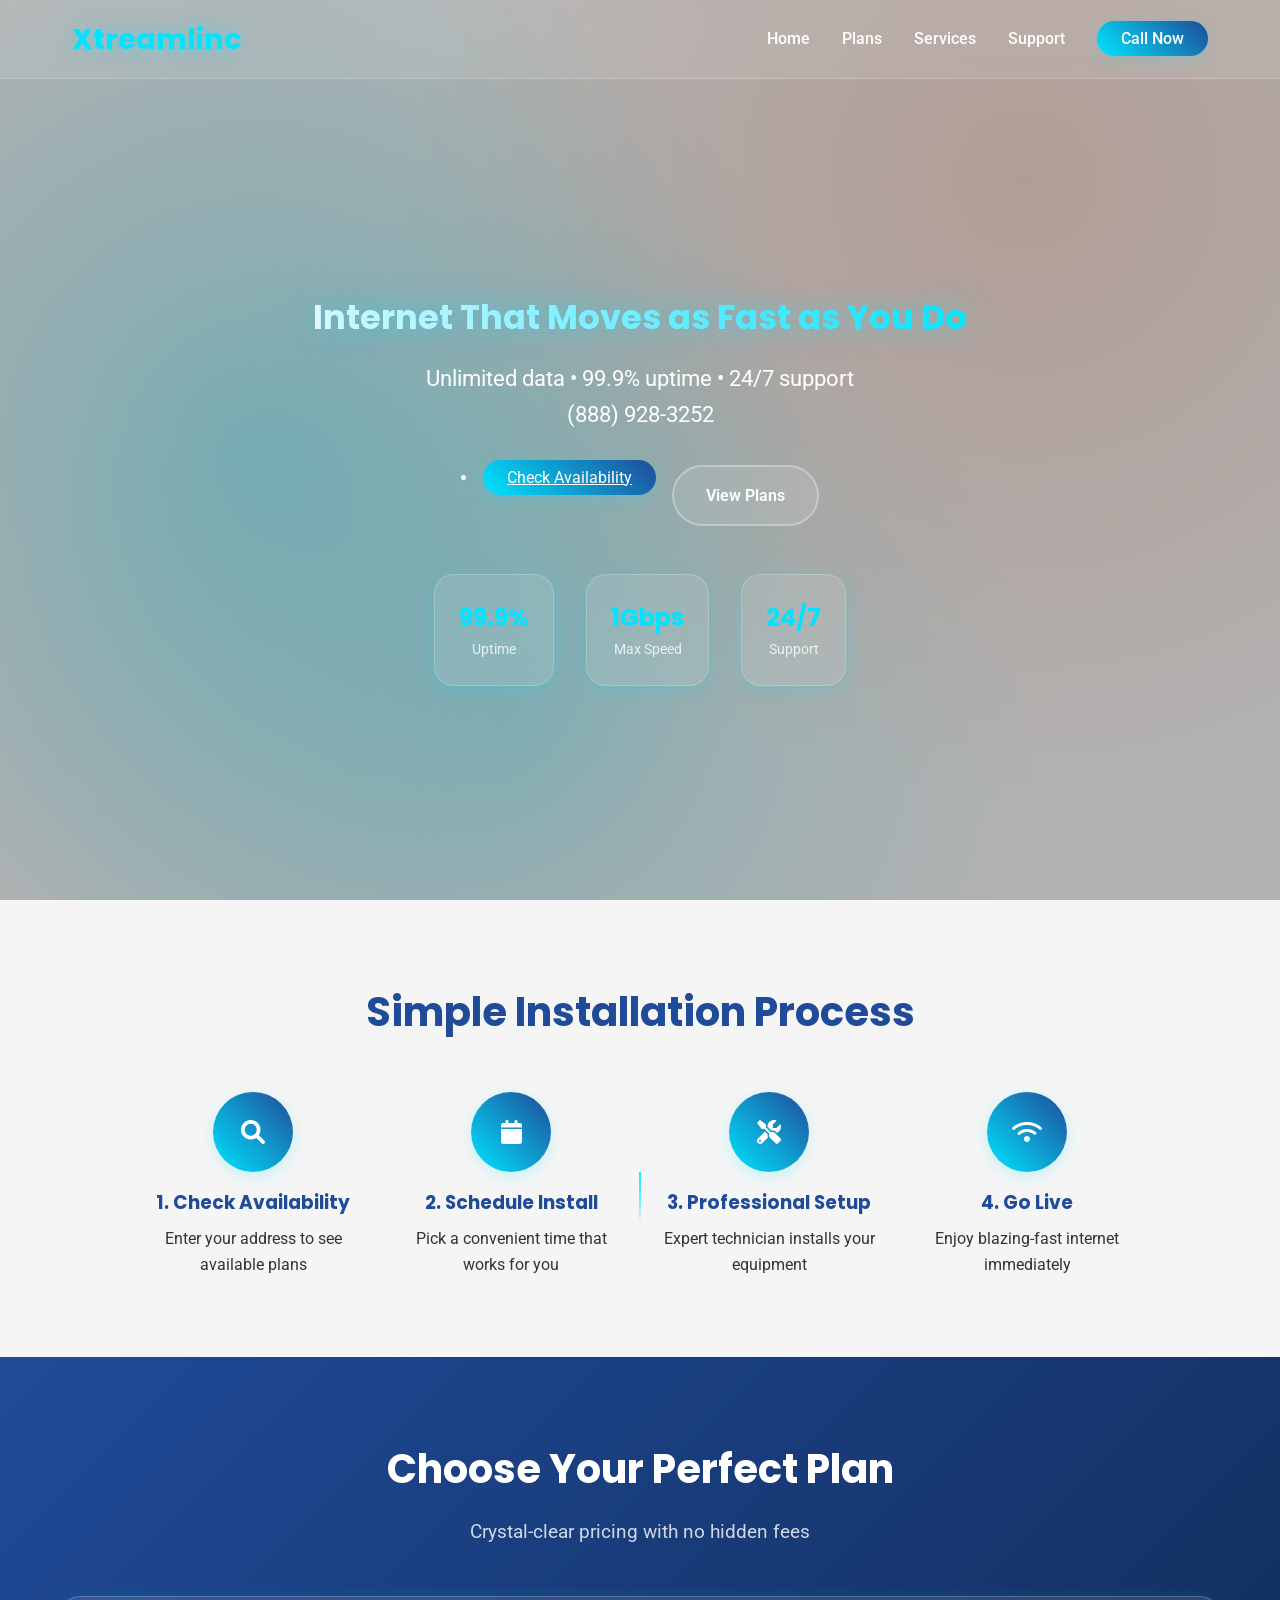
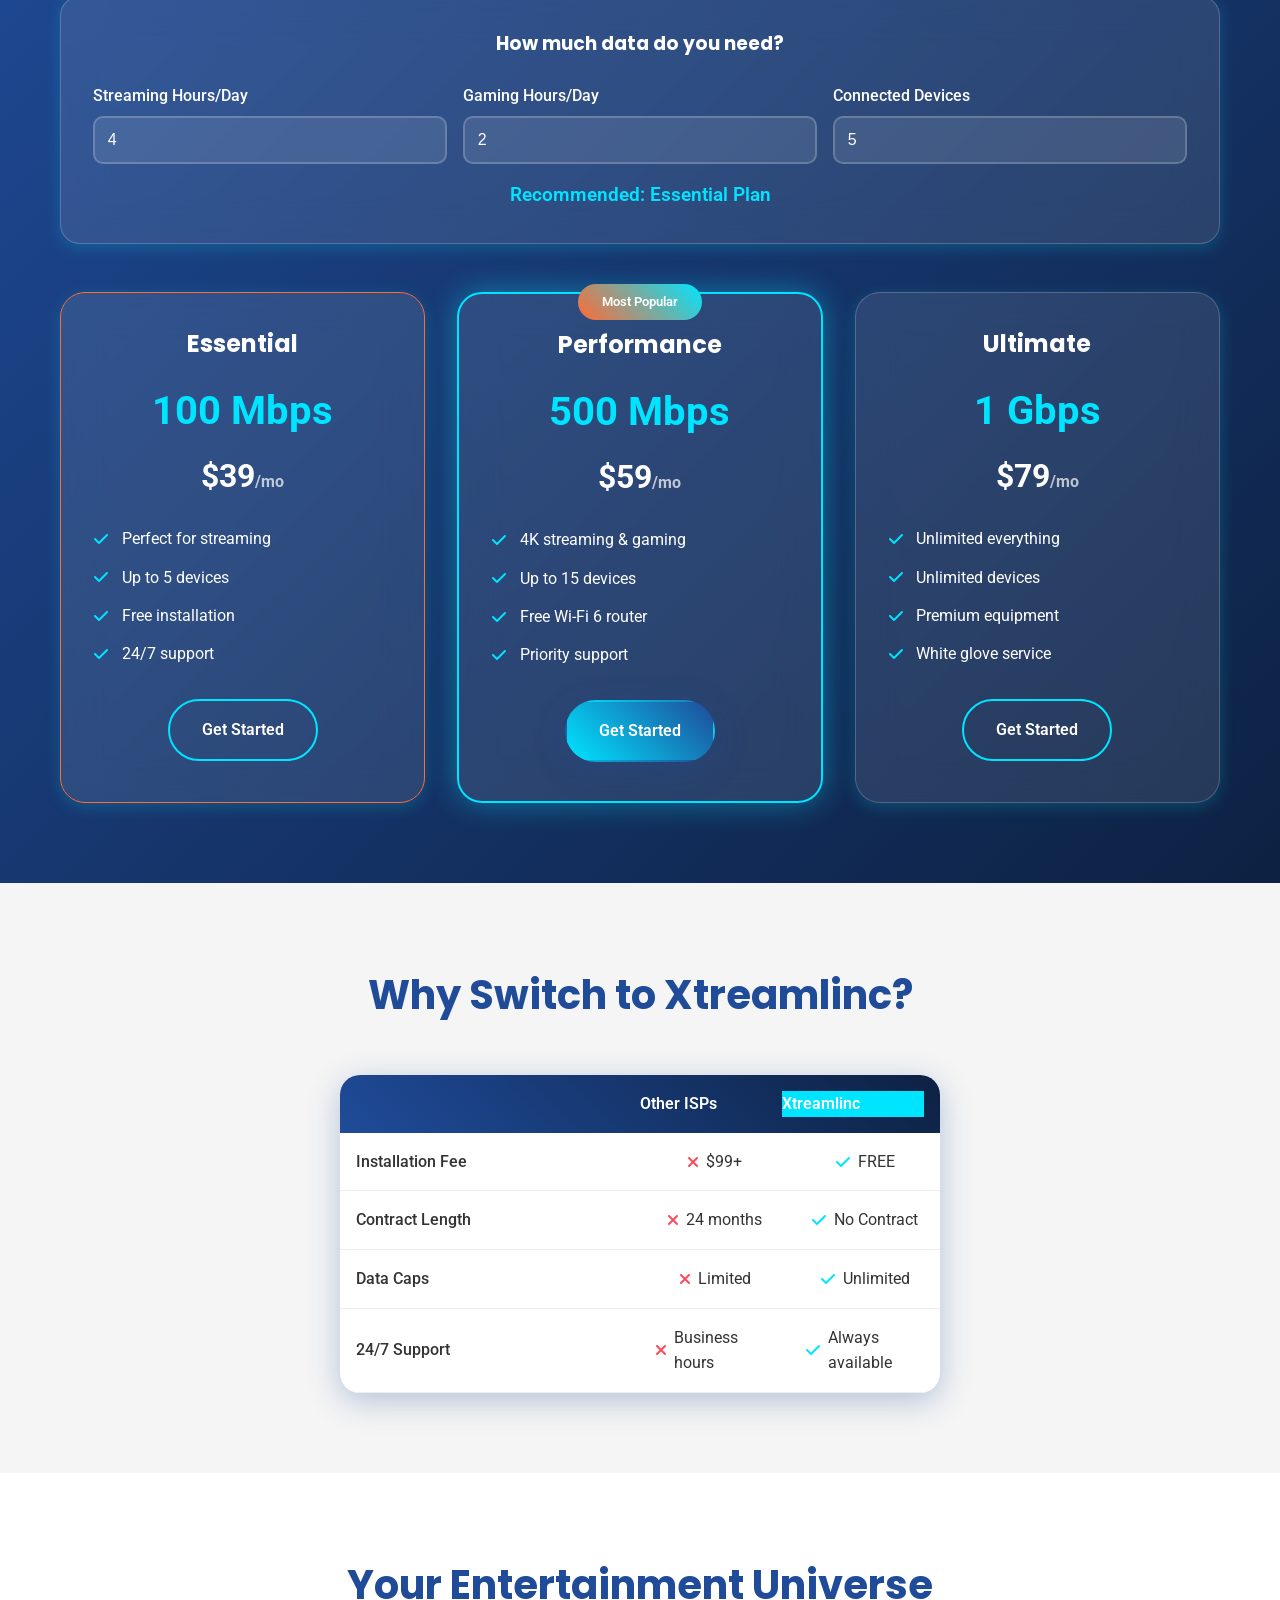
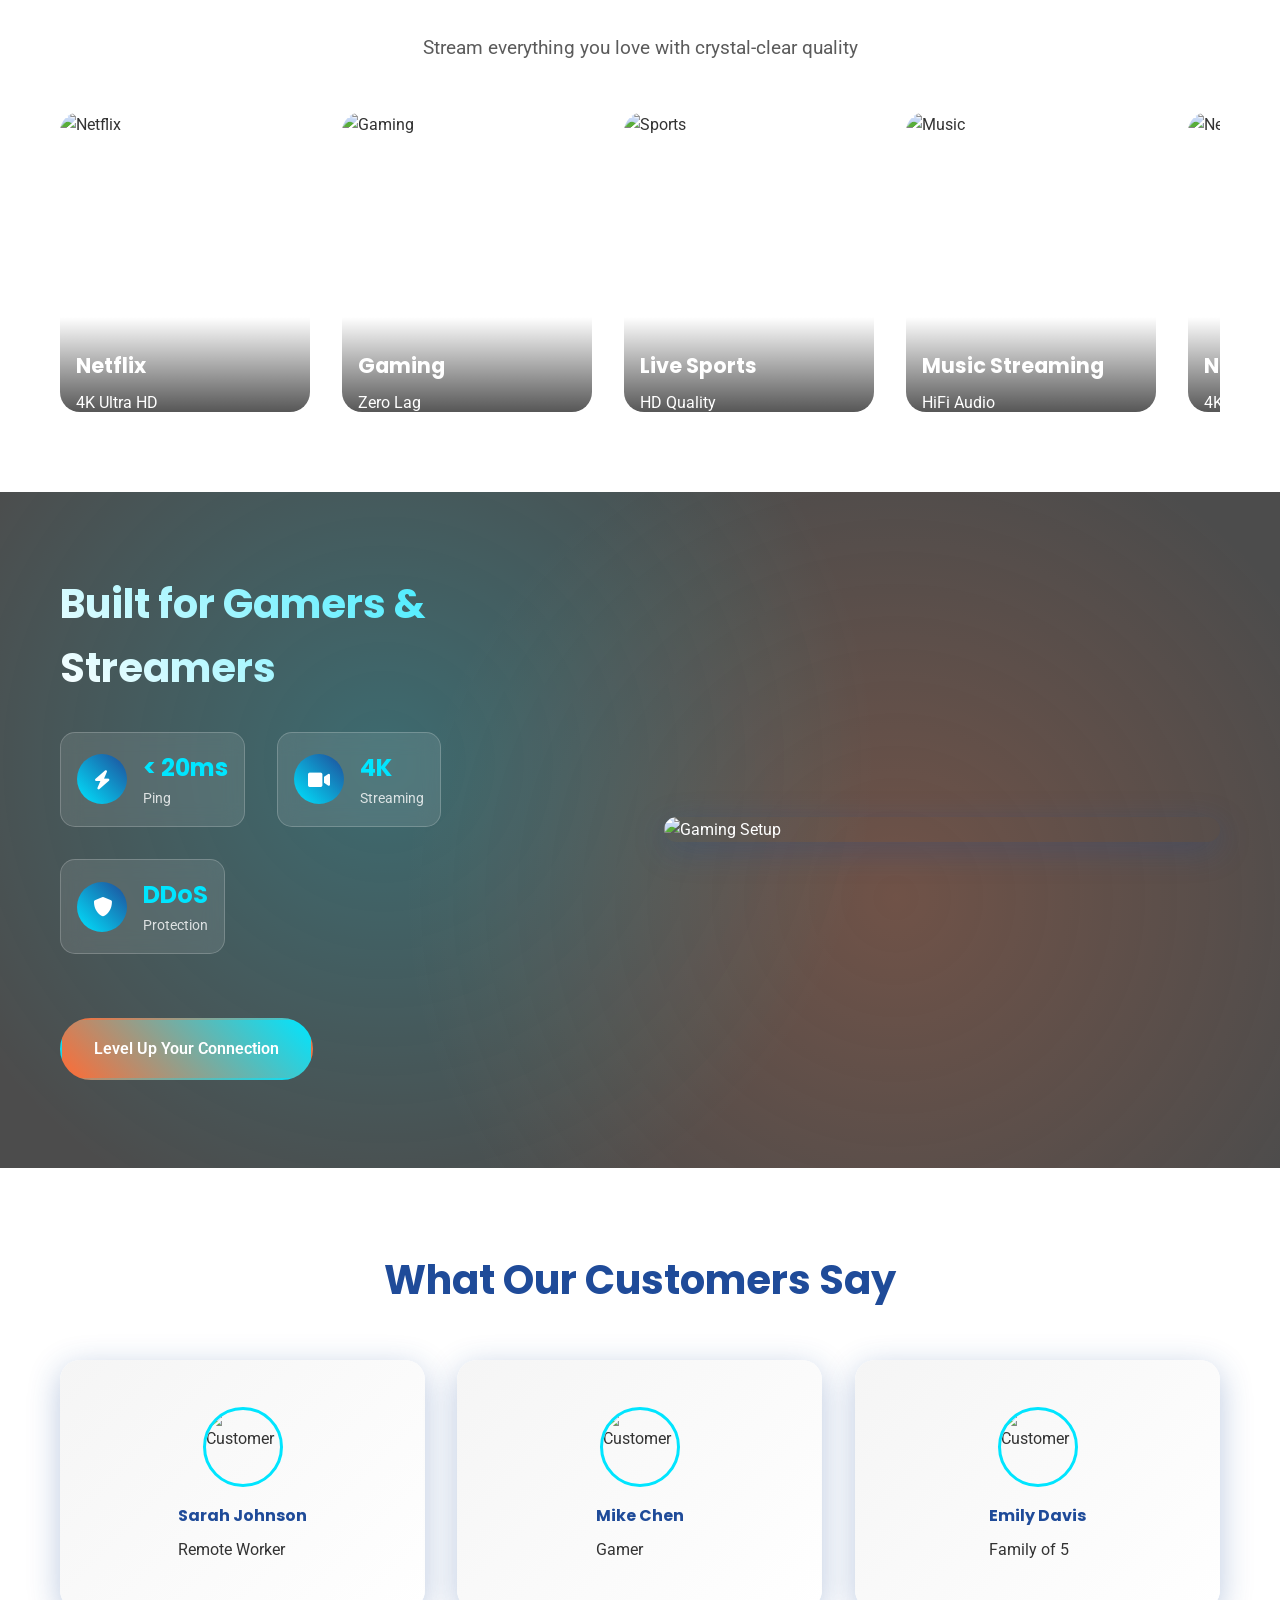
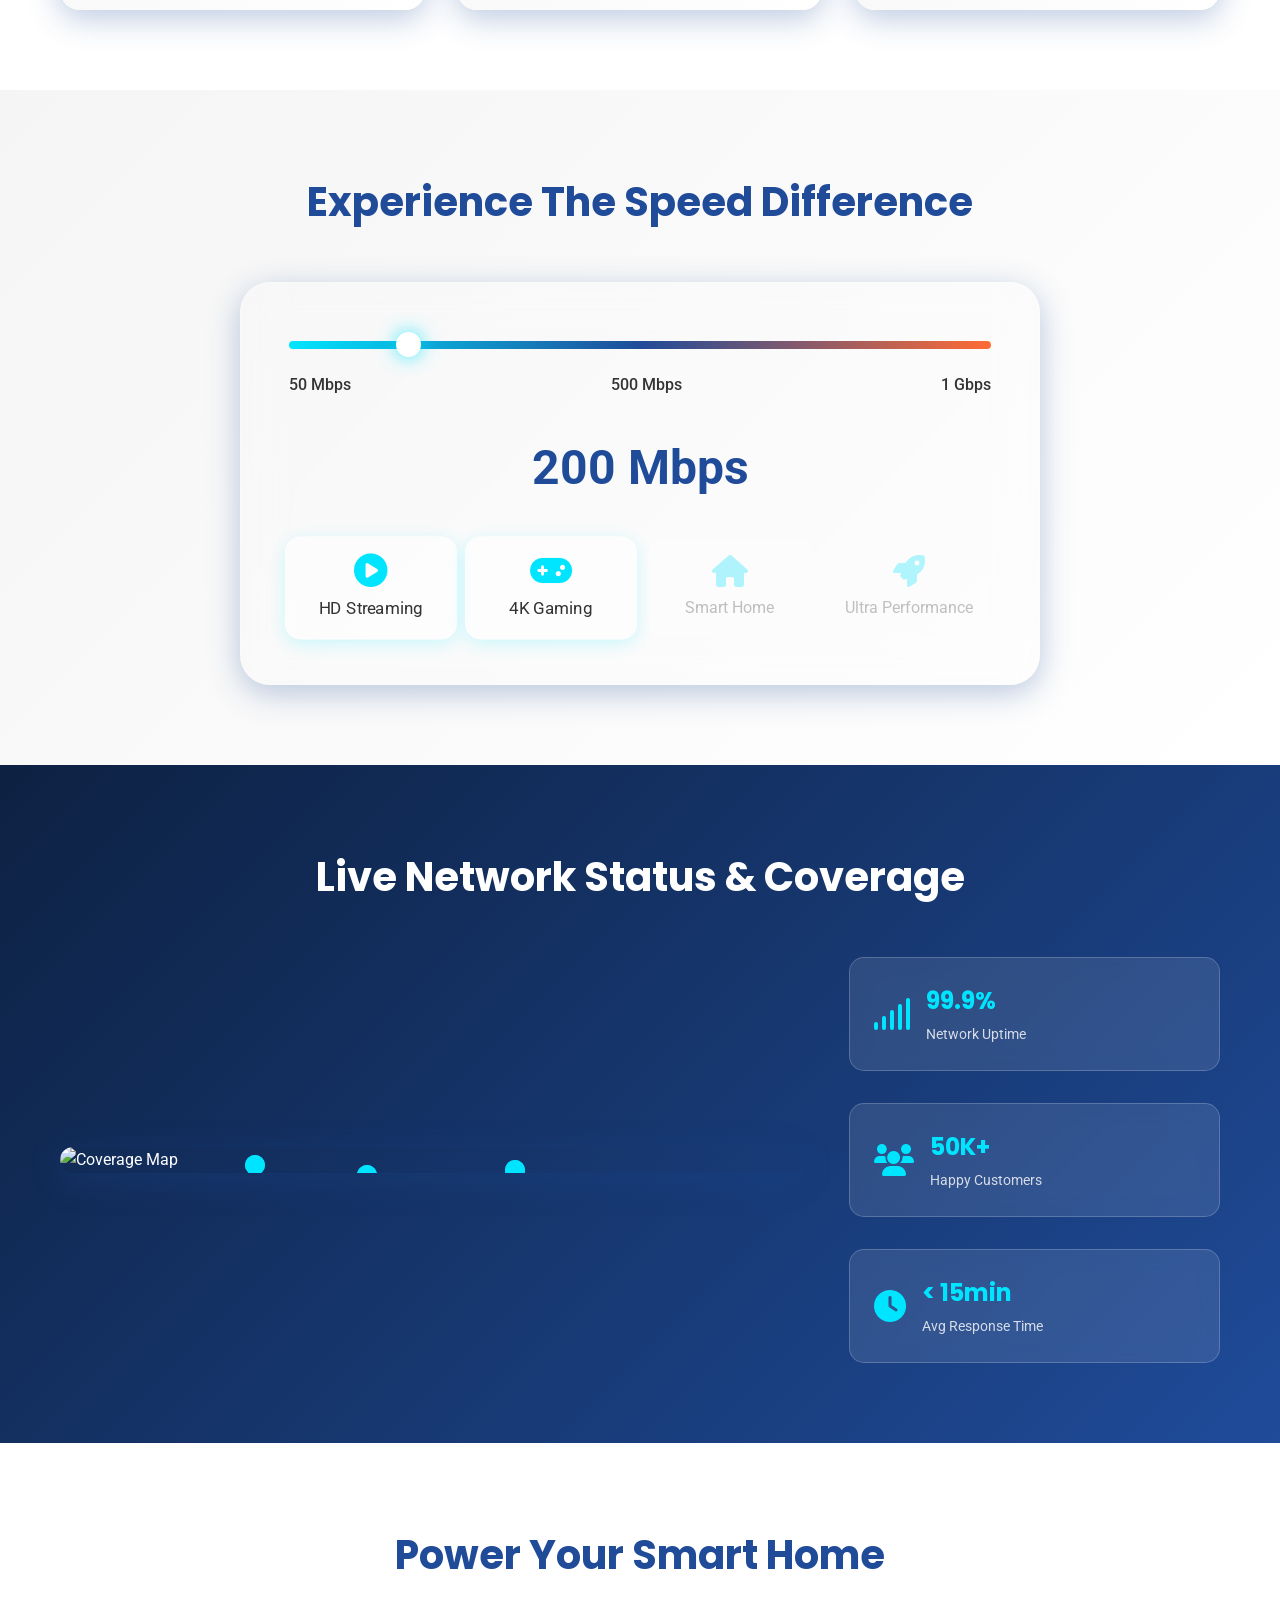
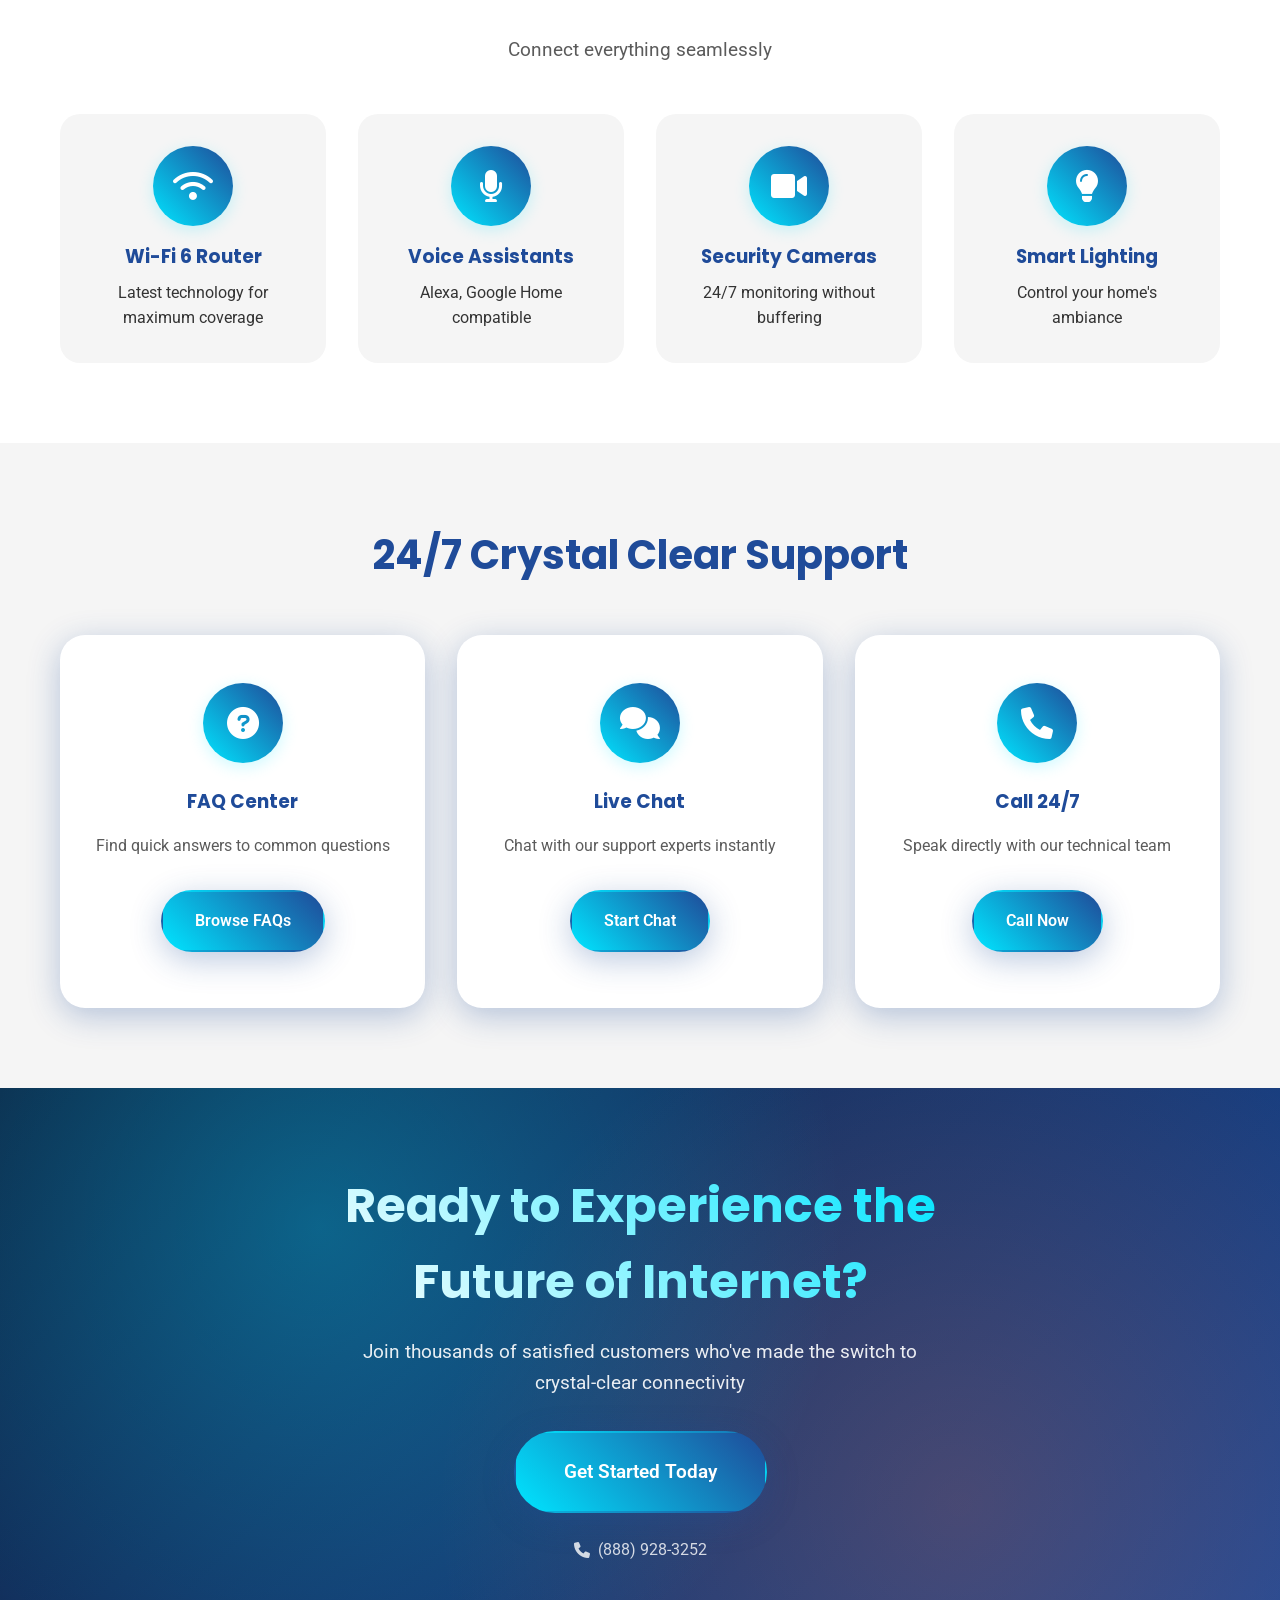
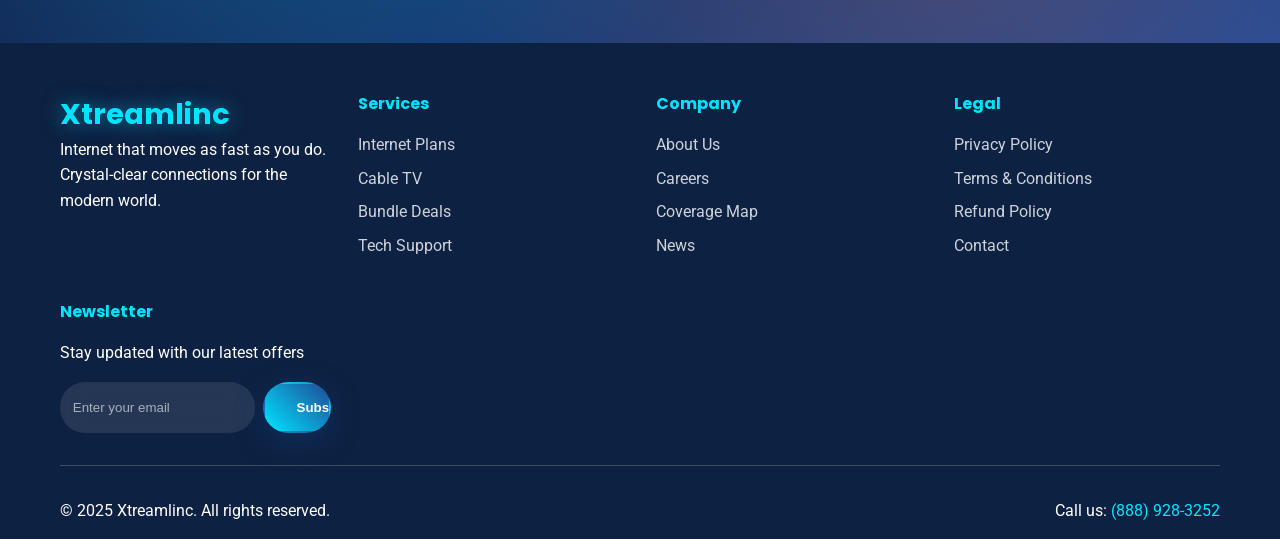
==== commit b1eef774: "Update index.html" ====
--- a/index.html
+++ b/index.html
@@ -55,7 +55,7 @@
             <h1 data-aos="fade-up">Internet That Moves as Fast as You Do</h1>
             <p data-aos="fade-up" data-aos-delay="200">Unlimited data • 99.9% uptime • 24/7 support<br> (888) 928-3252</p>
             <div class="hero-buttons" data-aos="fade-up" data-aos-delay="400">
-                <a href="tel:(888)928-3252" class="btn btn-primary">Check Availability</a>
+                  <li><a href="tel:(888)928-3252" class="nav-cta">Check Availability</a></li>
                 <a href="tel:(888)928-3252" class="btn btn-secondary">View Plans</a>
             </div>
         </div>
--- a/style.css
+++ b/style.css
@@ -190,7 +190,7 @@
 
 .hero-content h1 {
   font-family: var(--font-heading);
-  font-size: 4rem;
+  font-size: 2.1rem;
   font-weight: 700;
   margin-bottom: 1rem;
   background: linear-gradient(45deg, white, var(--crystal-aqua));
@@ -1555,4 +1555,4 @@
 
 .animate-fade-in {
   animation: fadeInUp 0.8s ease-out forwards;
-}+}
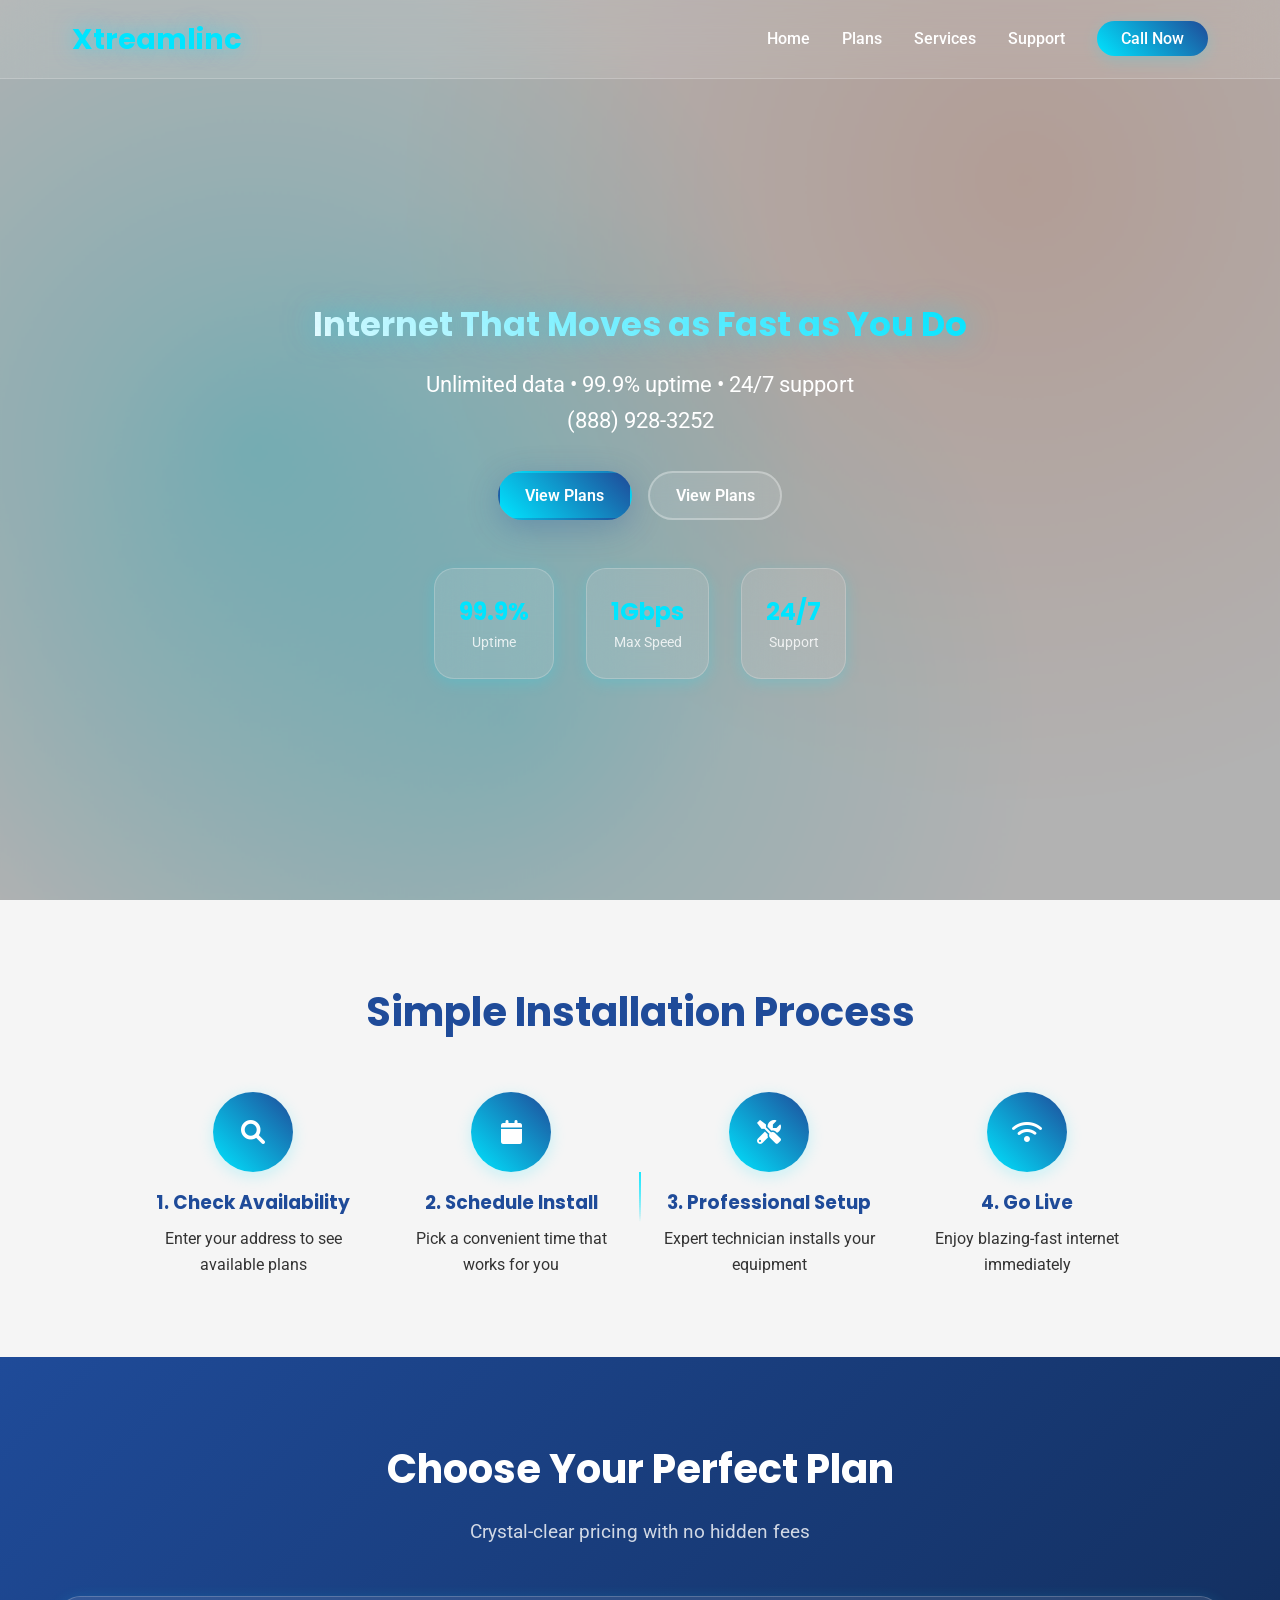
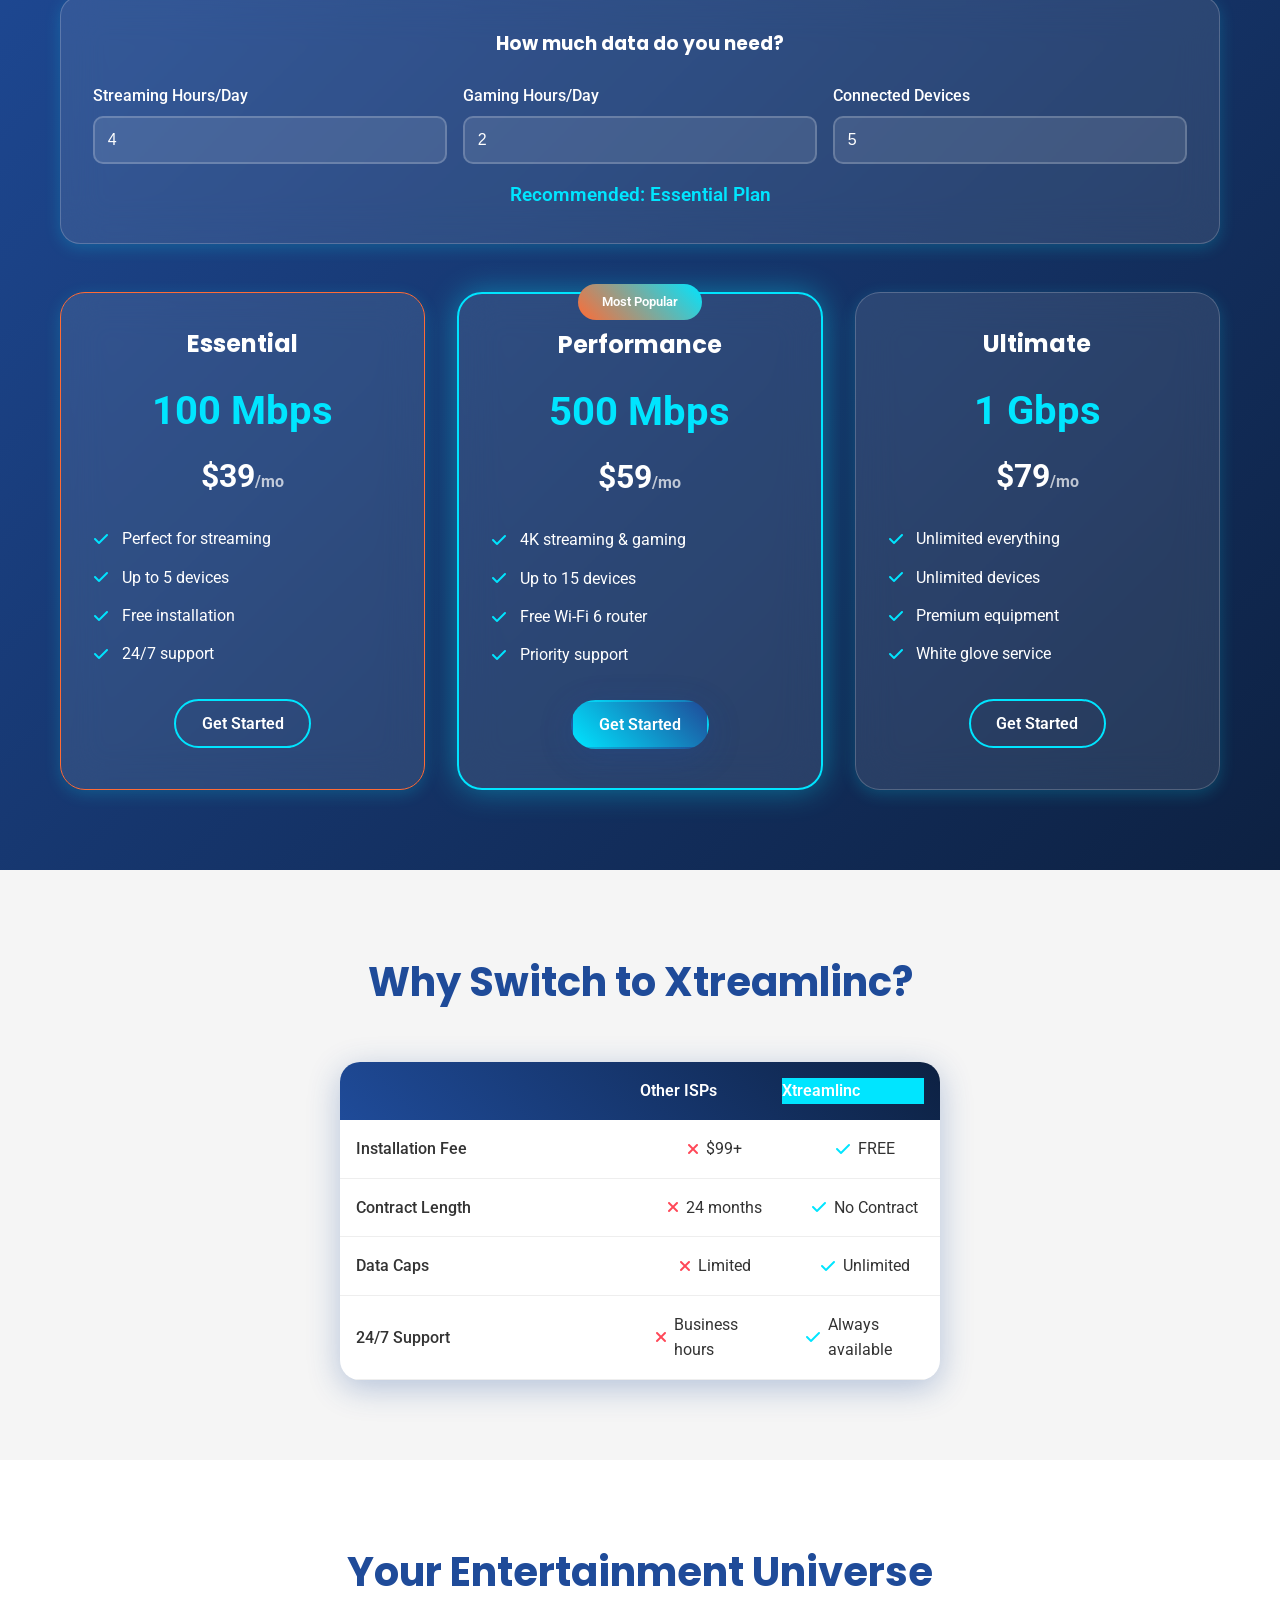
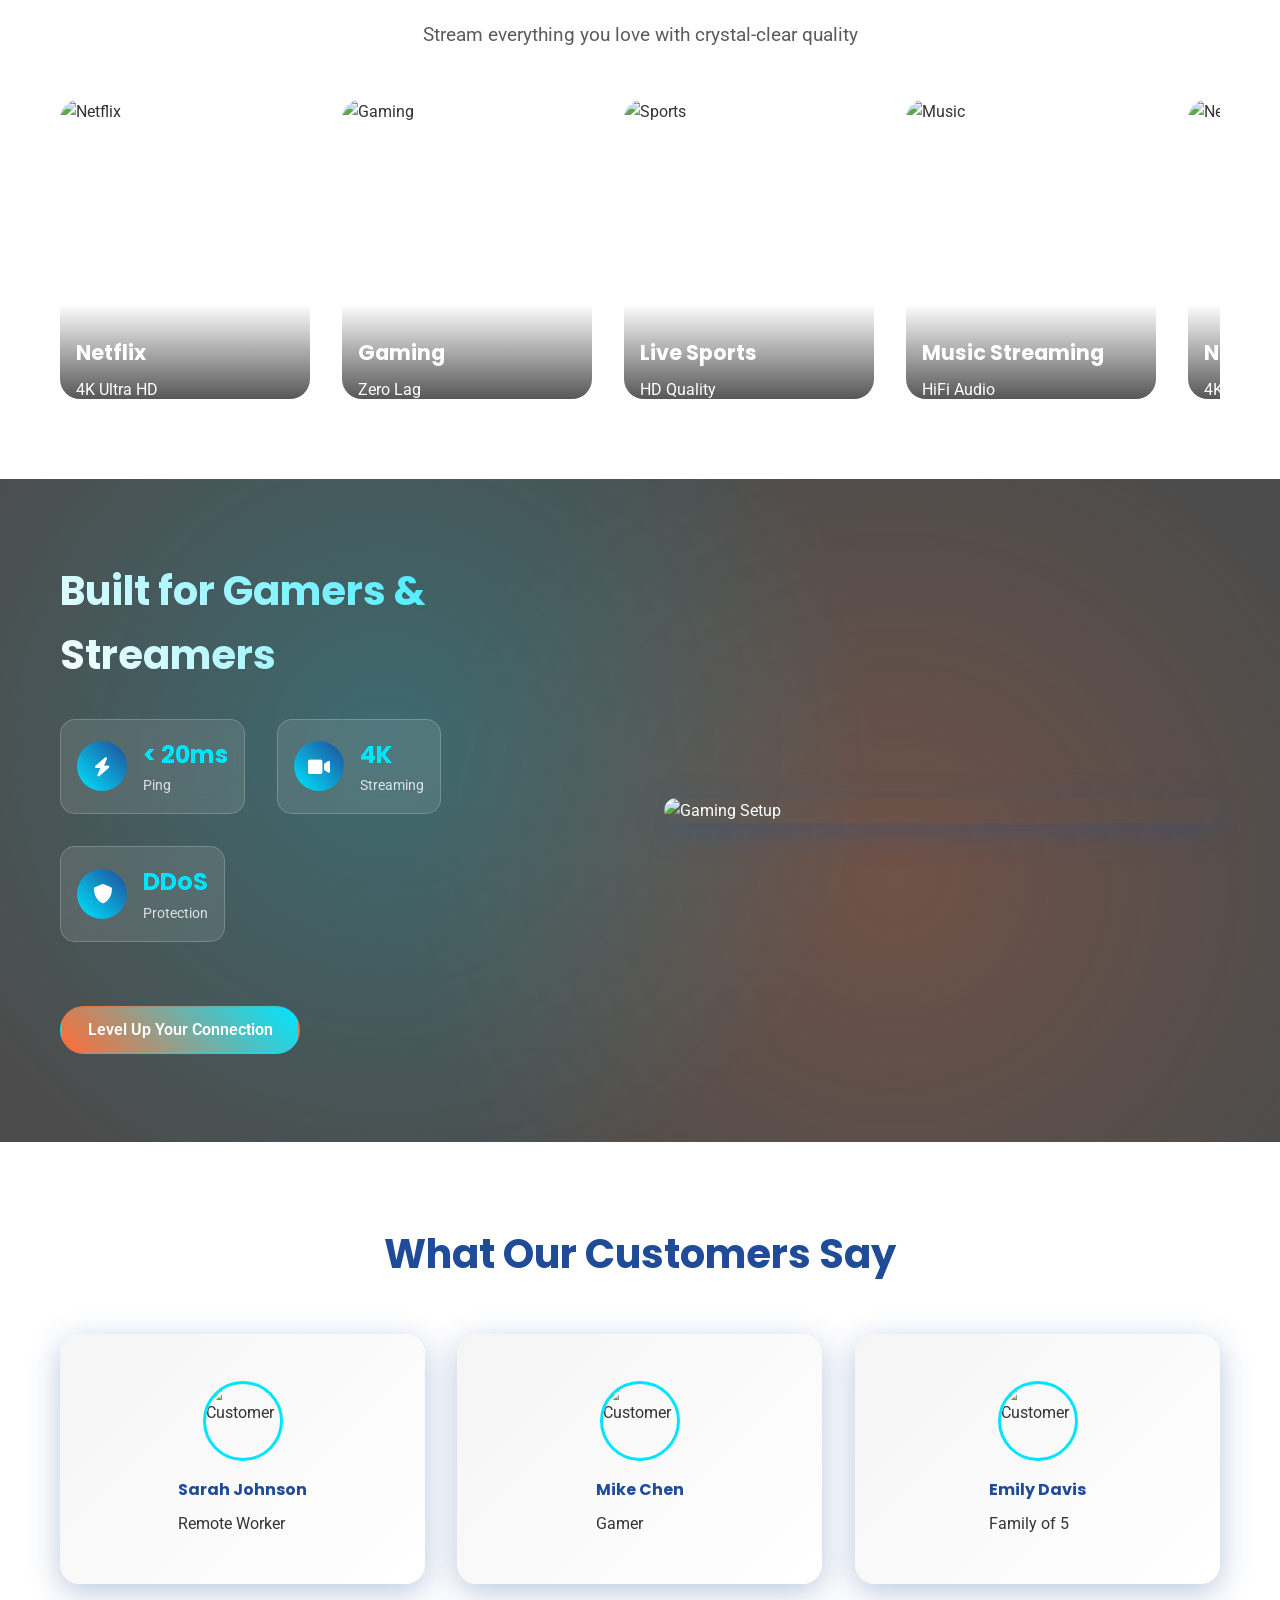
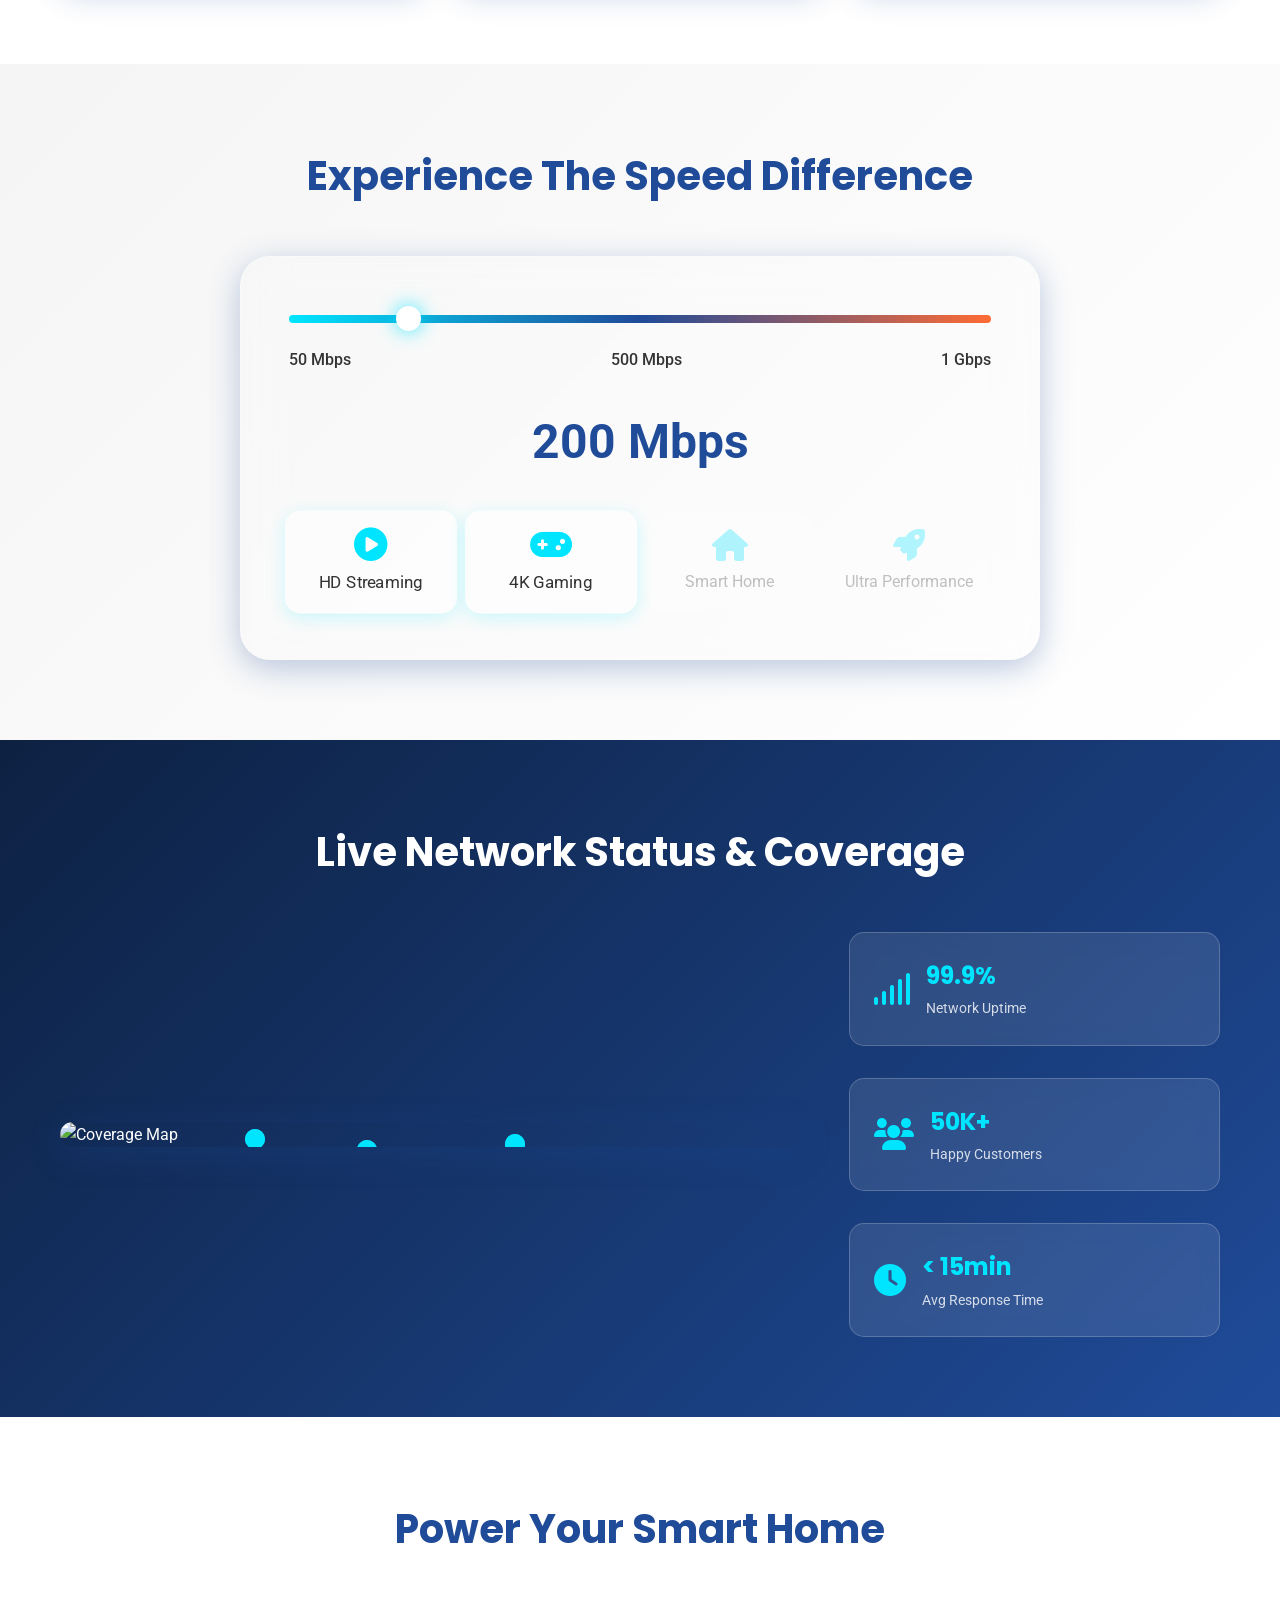
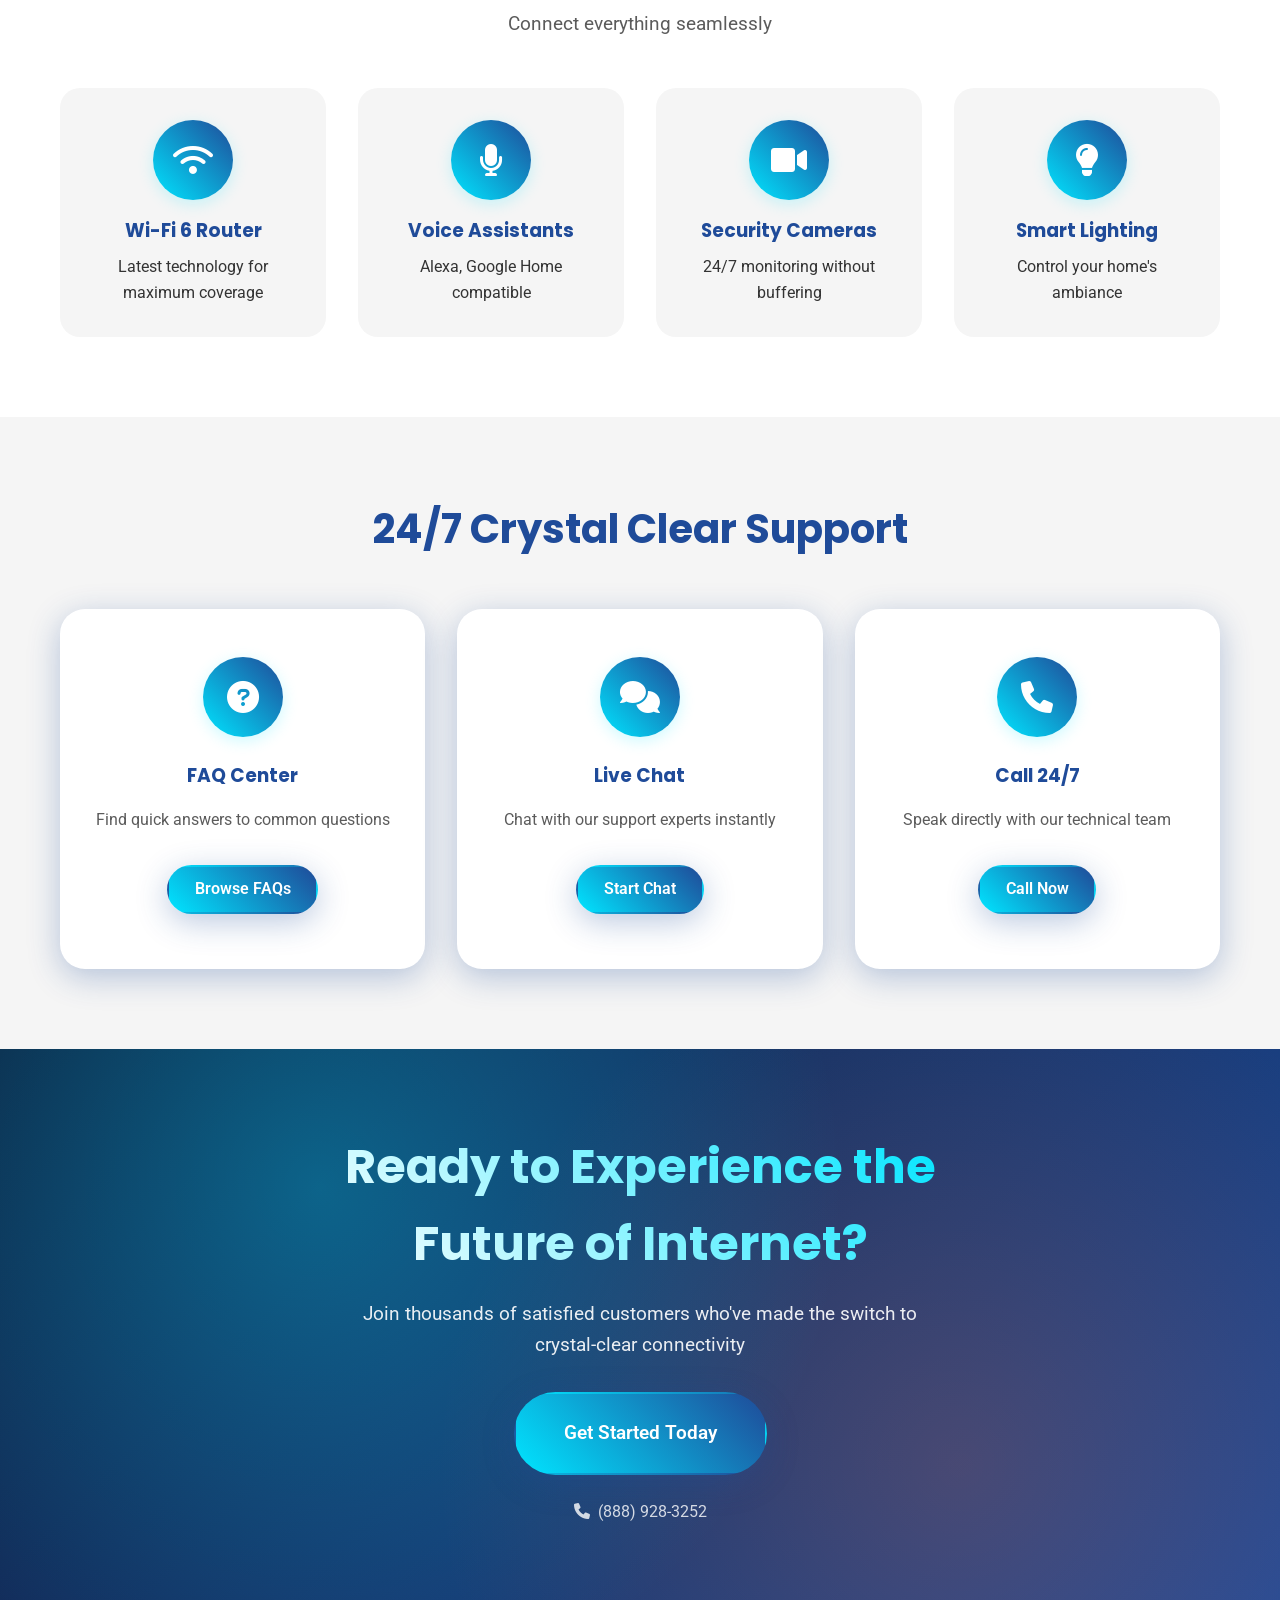
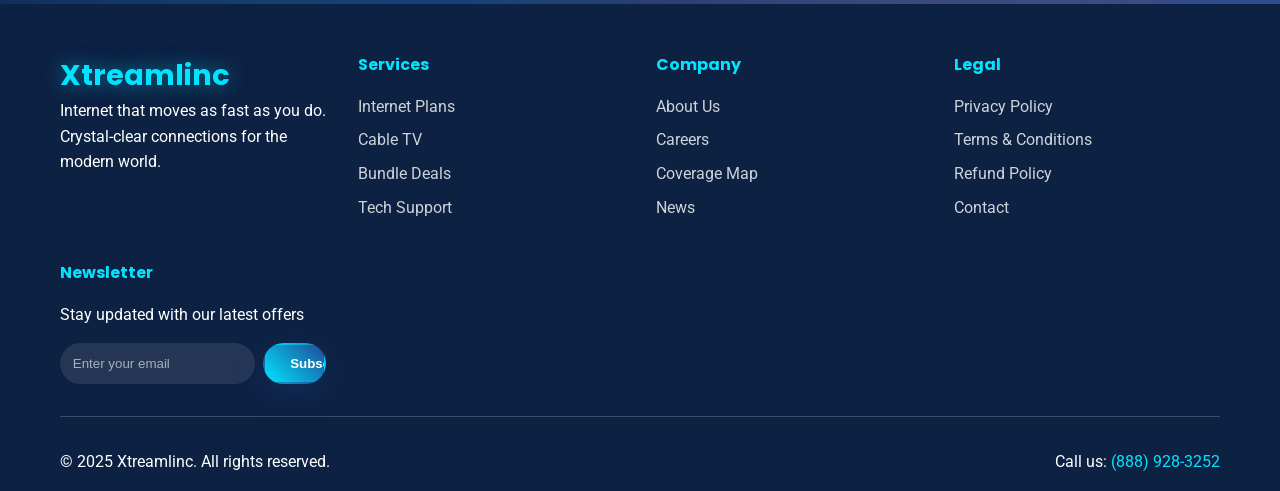
==== commit 5274ea4d: "Update index.html" ====
--- a/index.html
+++ b/index.html
@@ -55,7 +55,7 @@
             <h1 data-aos="fade-up">Internet That Moves as Fast as You Do</h1>
             <p data-aos="fade-up" data-aos-delay="200">Unlimited data • 99.9% uptime • 24/7 support<br> (888) 928-3252</p>
             <div class="hero-buttons" data-aos="fade-up" data-aos-delay="400">
-                  <li><a href="tel:(888)928-3252" class="nav-cta">Check Availability</a></li>
+                <a href="tel:(888)928-3252" class="btn btn-primary">View Plans</a>  
                 <a href="tel:(888)928-3252" class="btn btn-secondary">View Plans</a>
             </div>
         </div>
--- a/style.css
+++ b/style.css
@@ -215,7 +215,7 @@
 
 .btn {
   display: inline-block;
-  padding: 1rem 2rem;
+  padding: 0.6rem 1.6rem;
   border-radius: 50px;
   text-decoration: none;
   font-weight: 600;
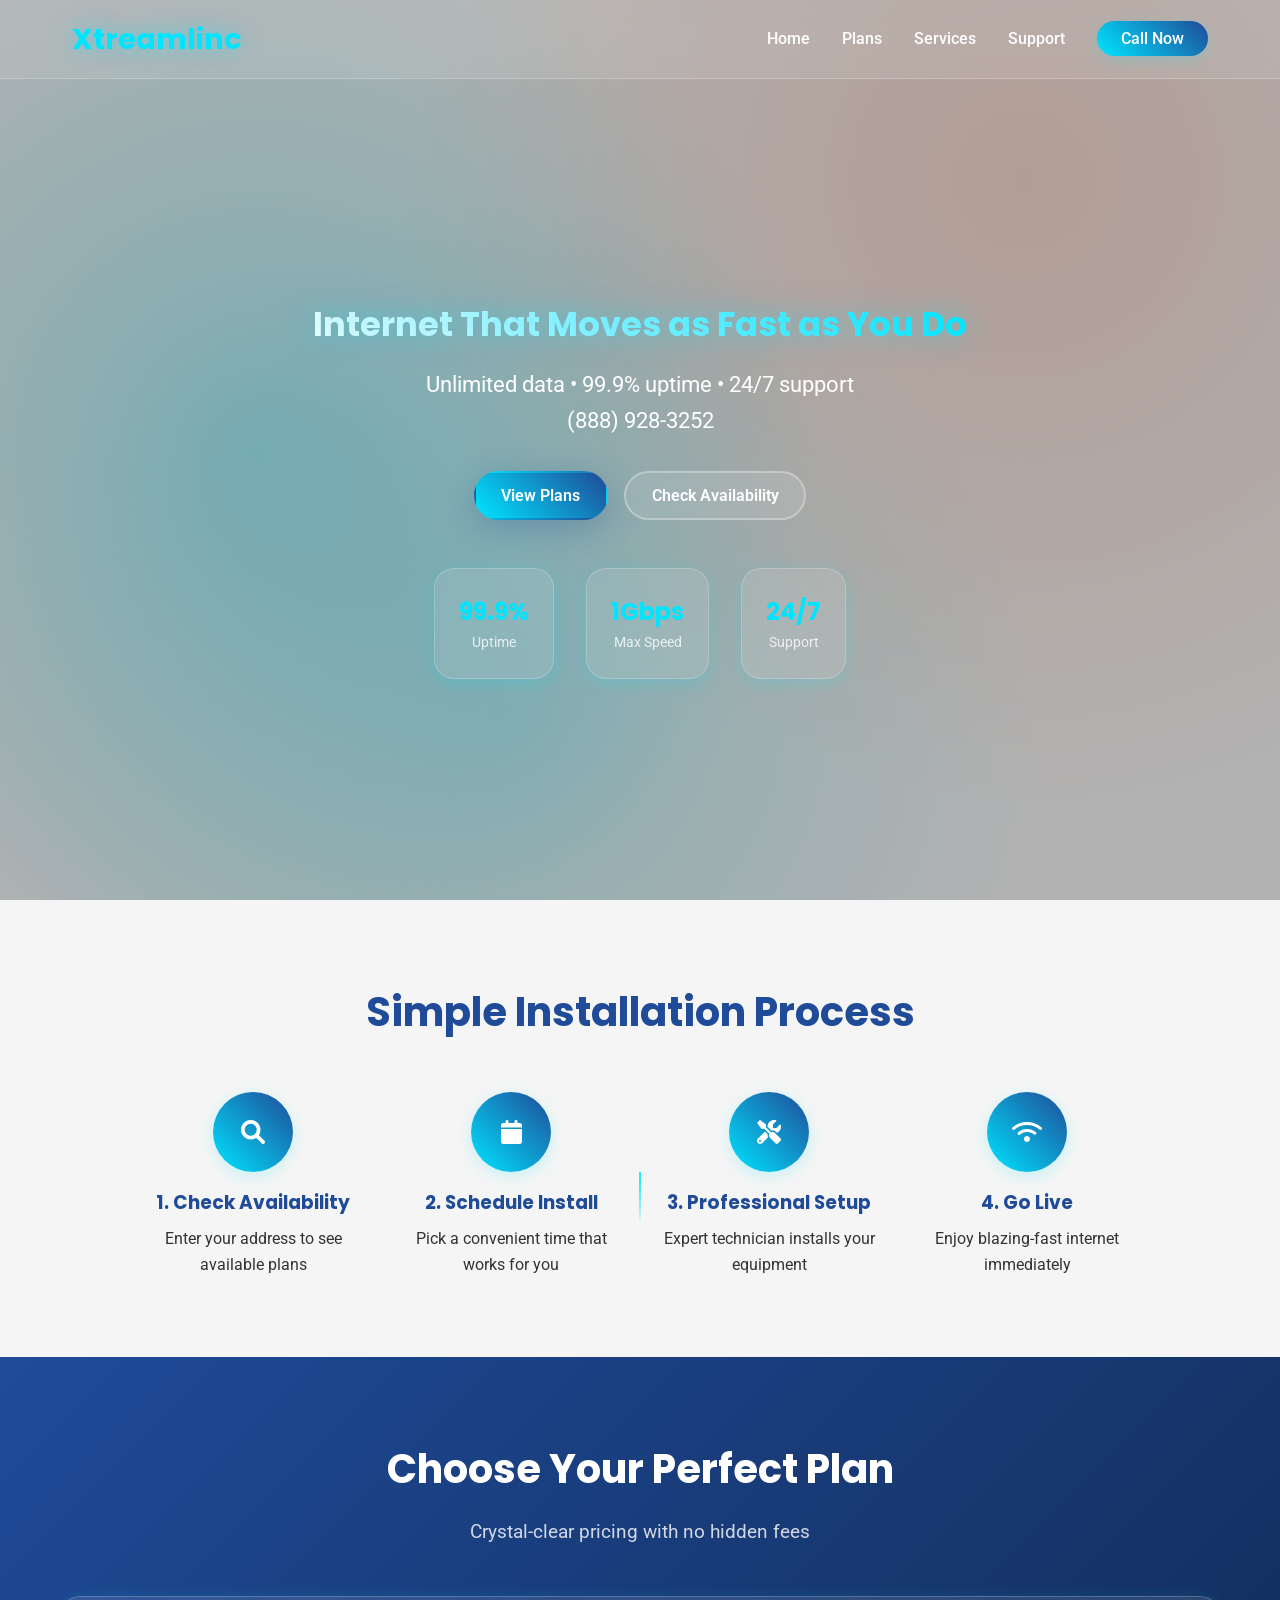
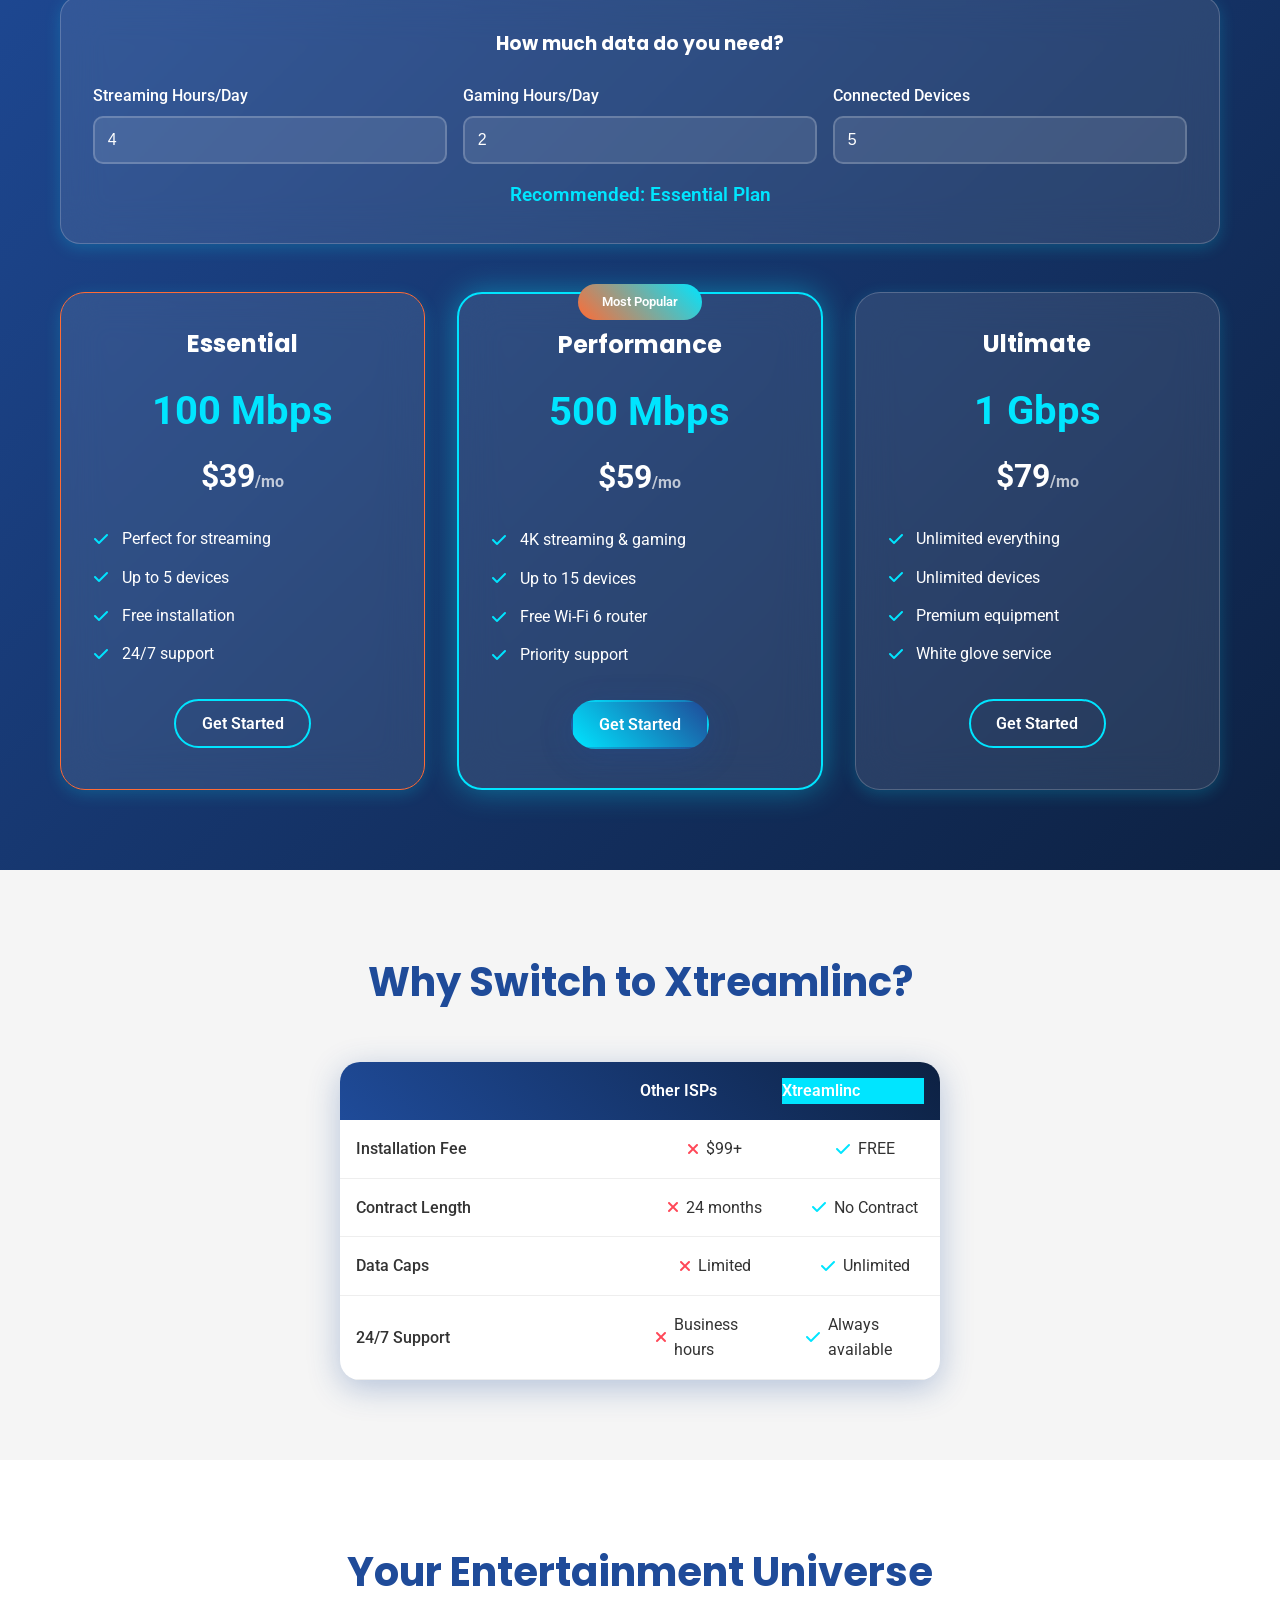
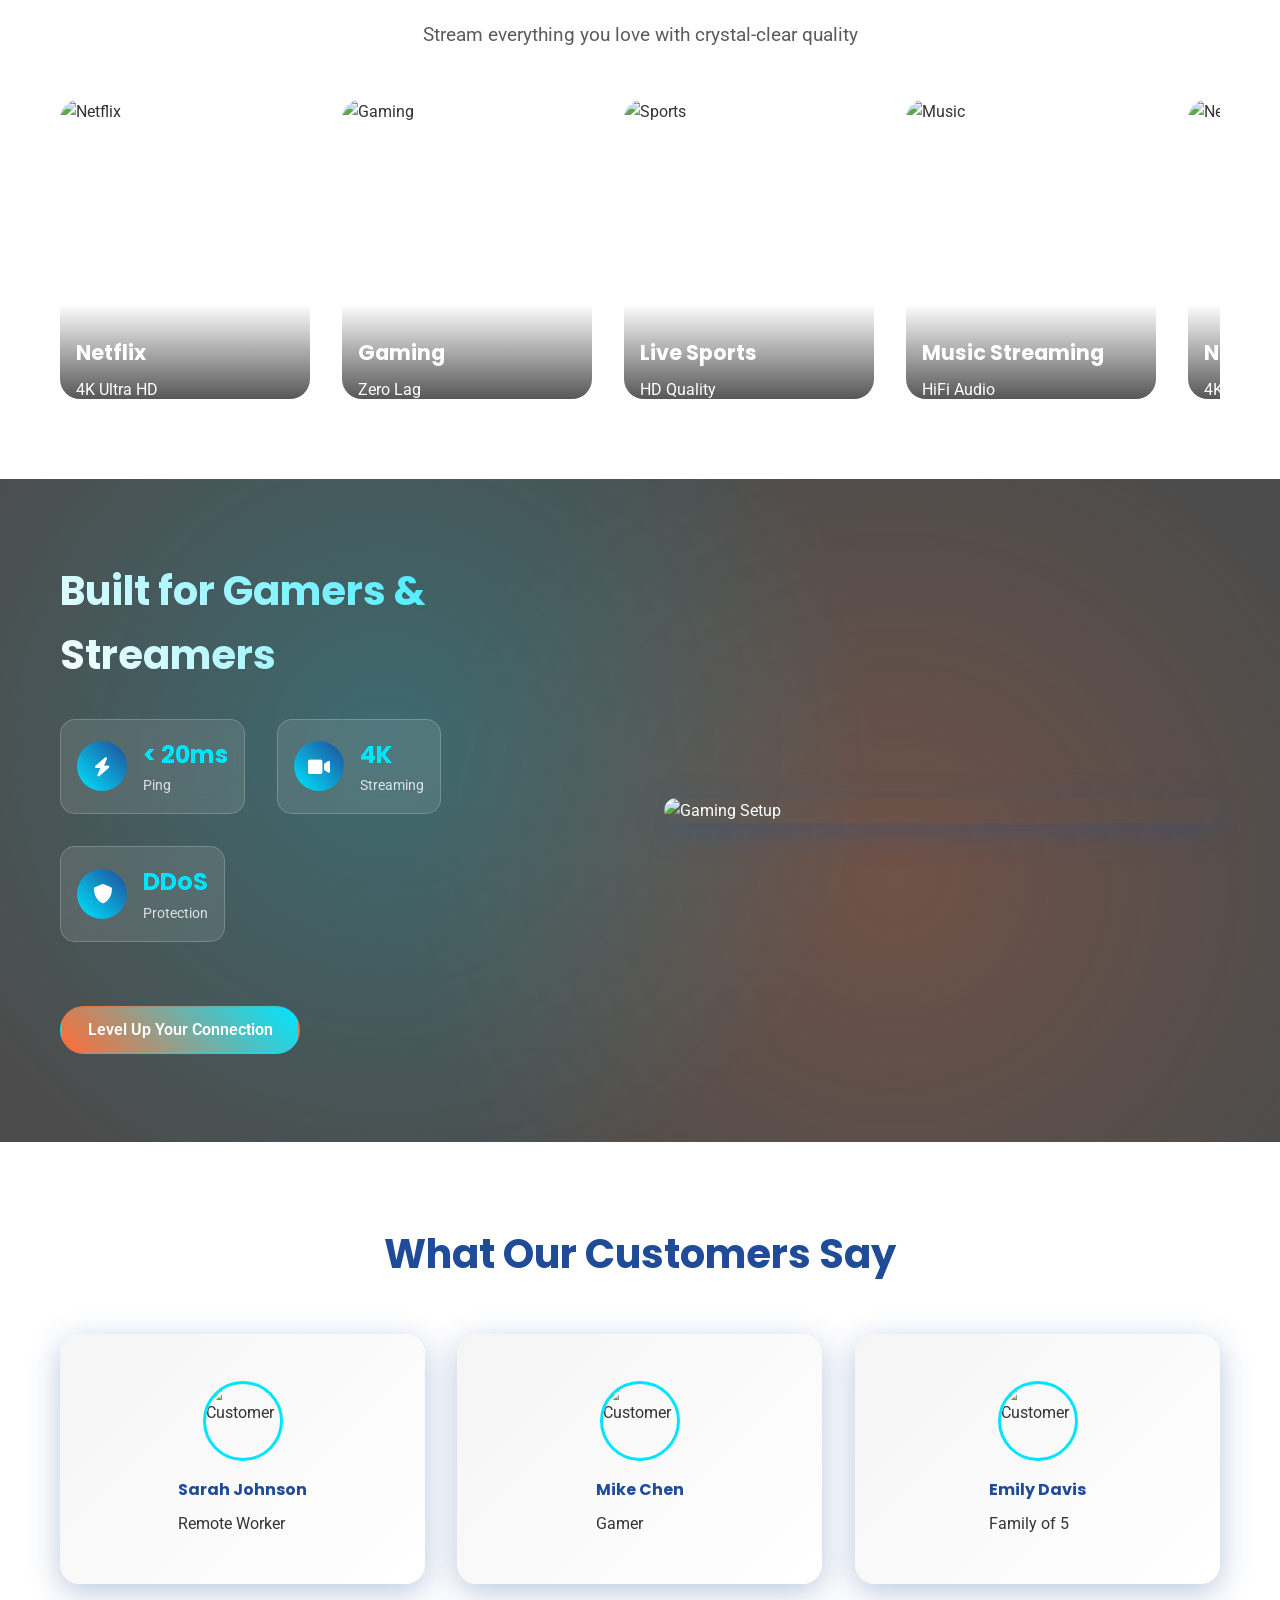
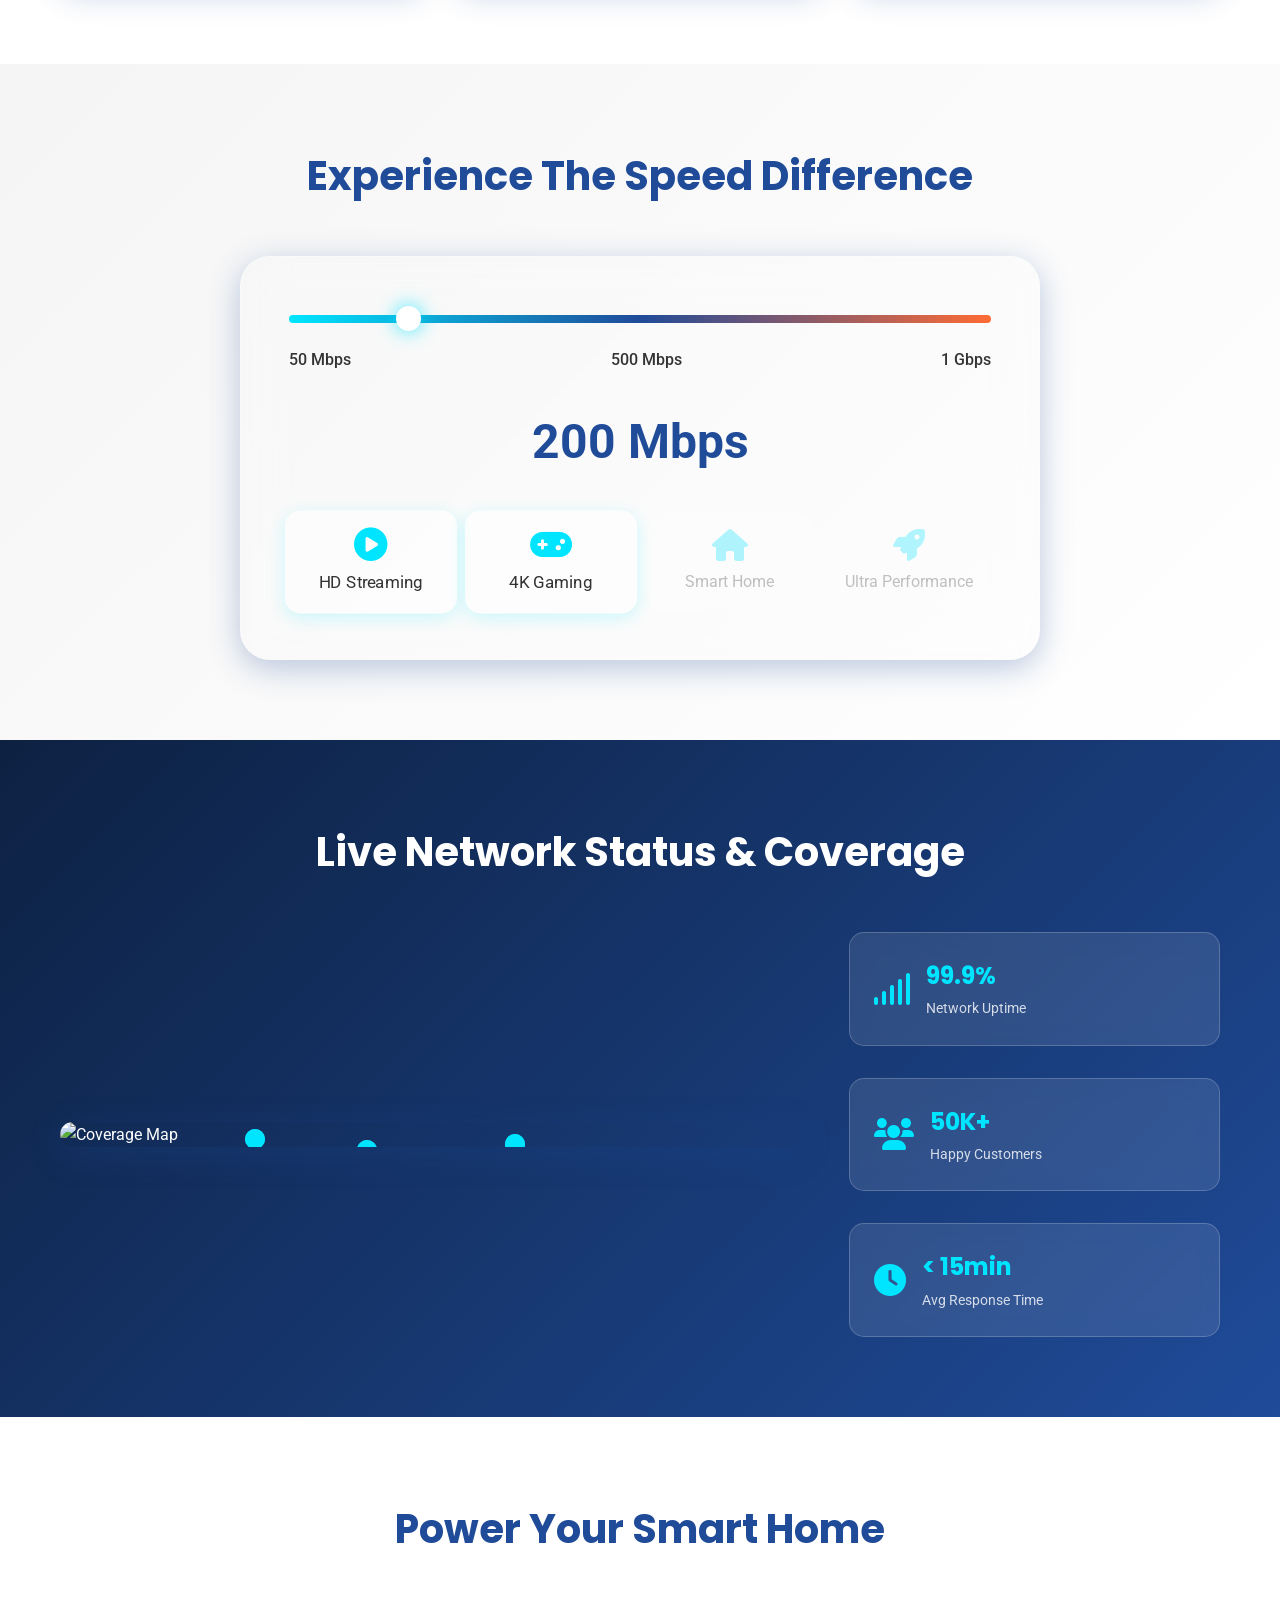
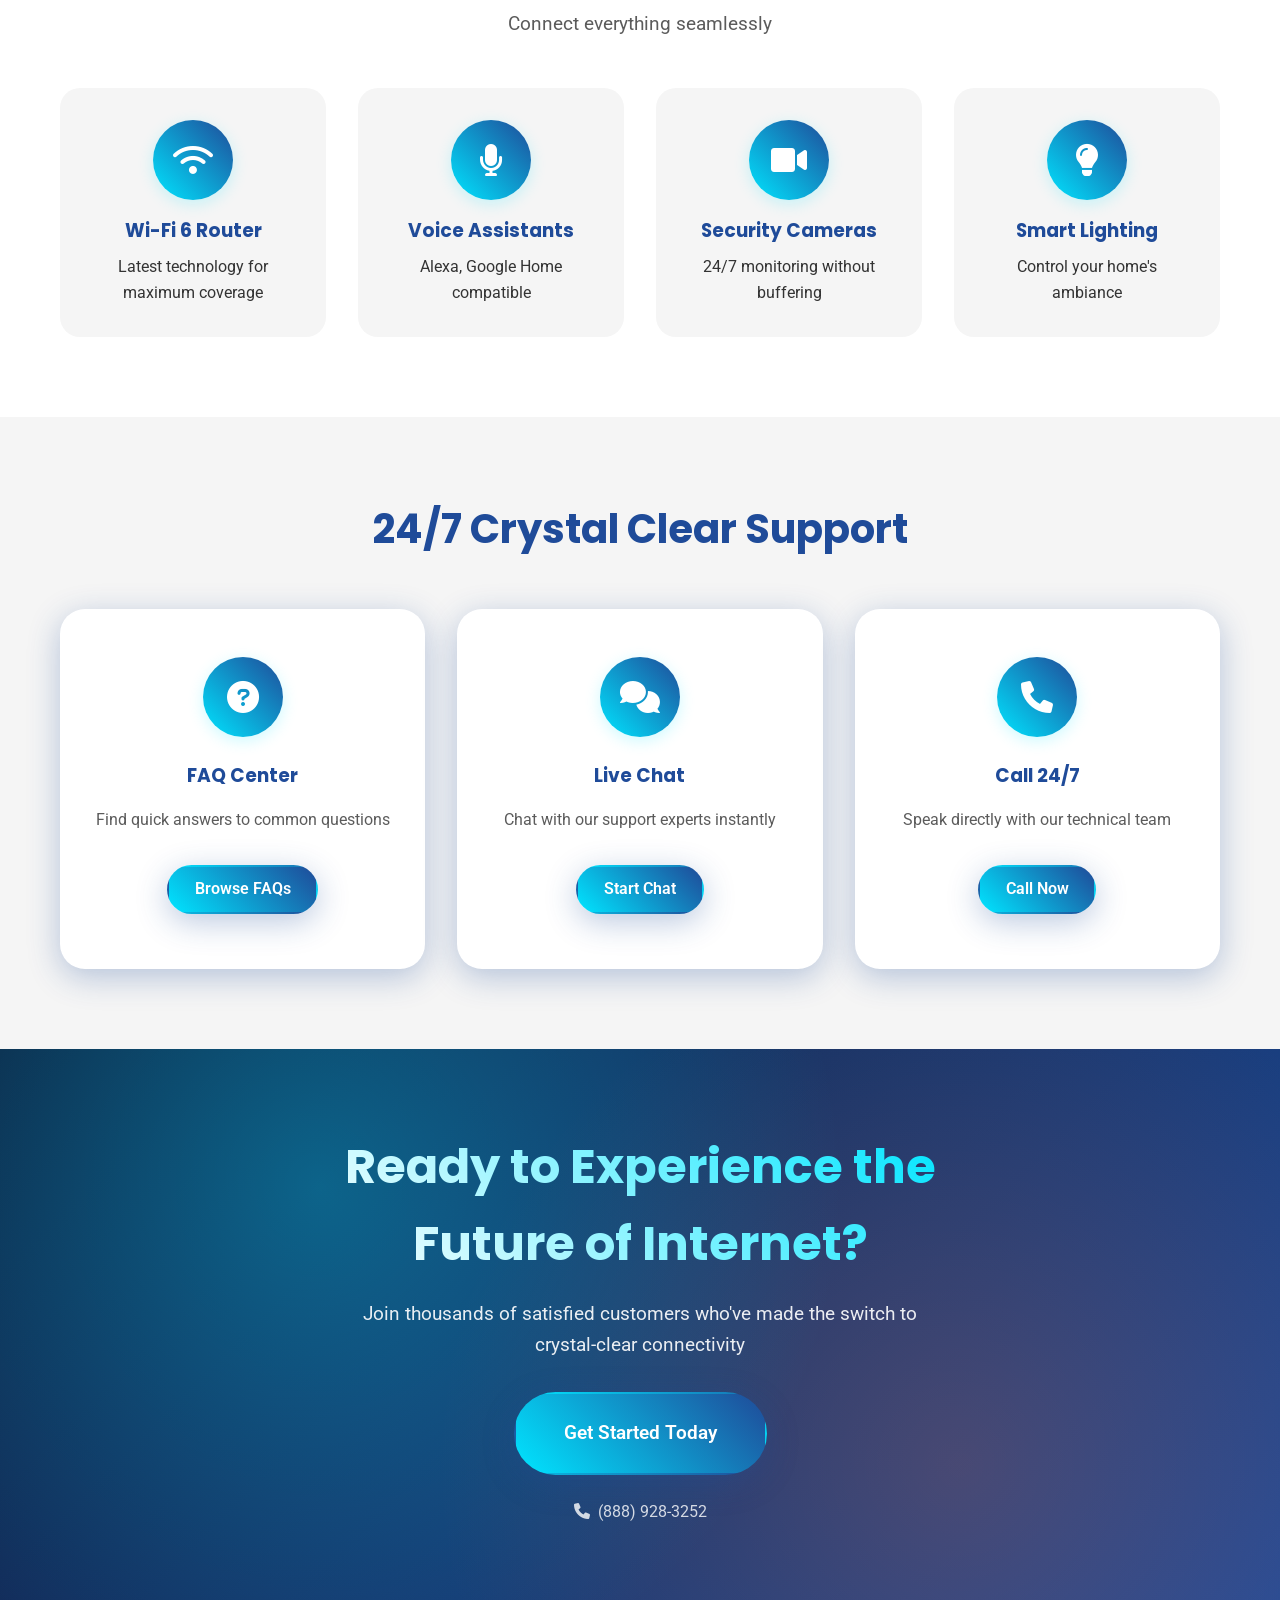
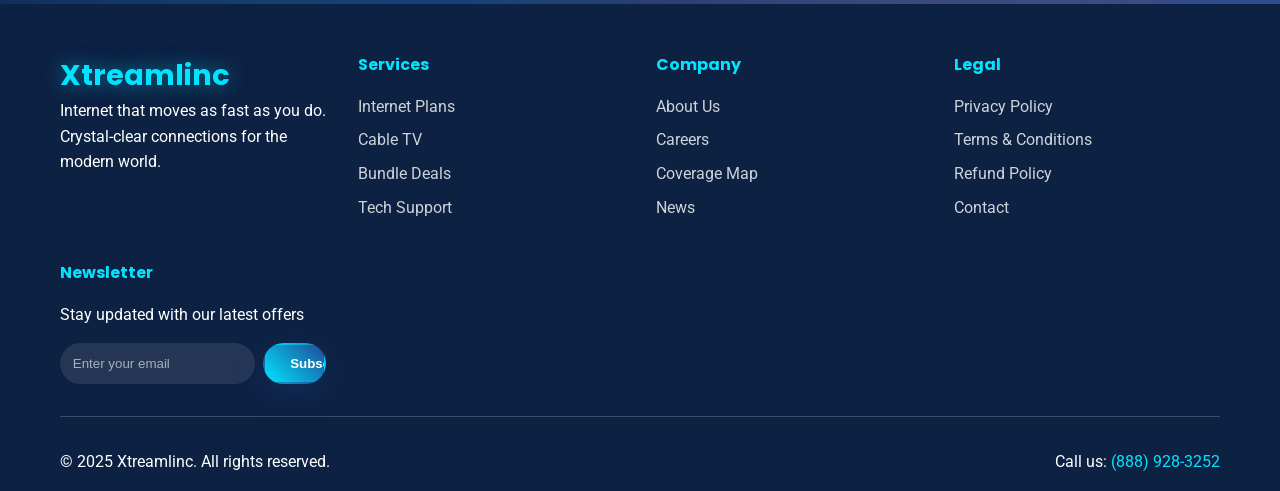
==== commit ed92c1d8: "Update index.html" ====
--- a/index.html
+++ b/index.html
@@ -56,7 +56,7 @@
             <p data-aos="fade-up" data-aos-delay="200">Unlimited data • 99.9% uptime • 24/7 support<br> (888) 928-3252</p>
             <div class="hero-buttons" data-aos="fade-up" data-aos-delay="400">
                 <a href="tel:(888)928-3252" class="btn btn-primary">View Plans</a>  
-                <a href="tel:(888)928-3252" class="btn btn-secondary">View Plans</a>
+                <a href="tel:(888)928-3252" class="btn btn-secondary">Check Availability</a>
             </div>
         </div>
         <div class="hero-stats" data-aos="fade-up" data-aos-delay="600">
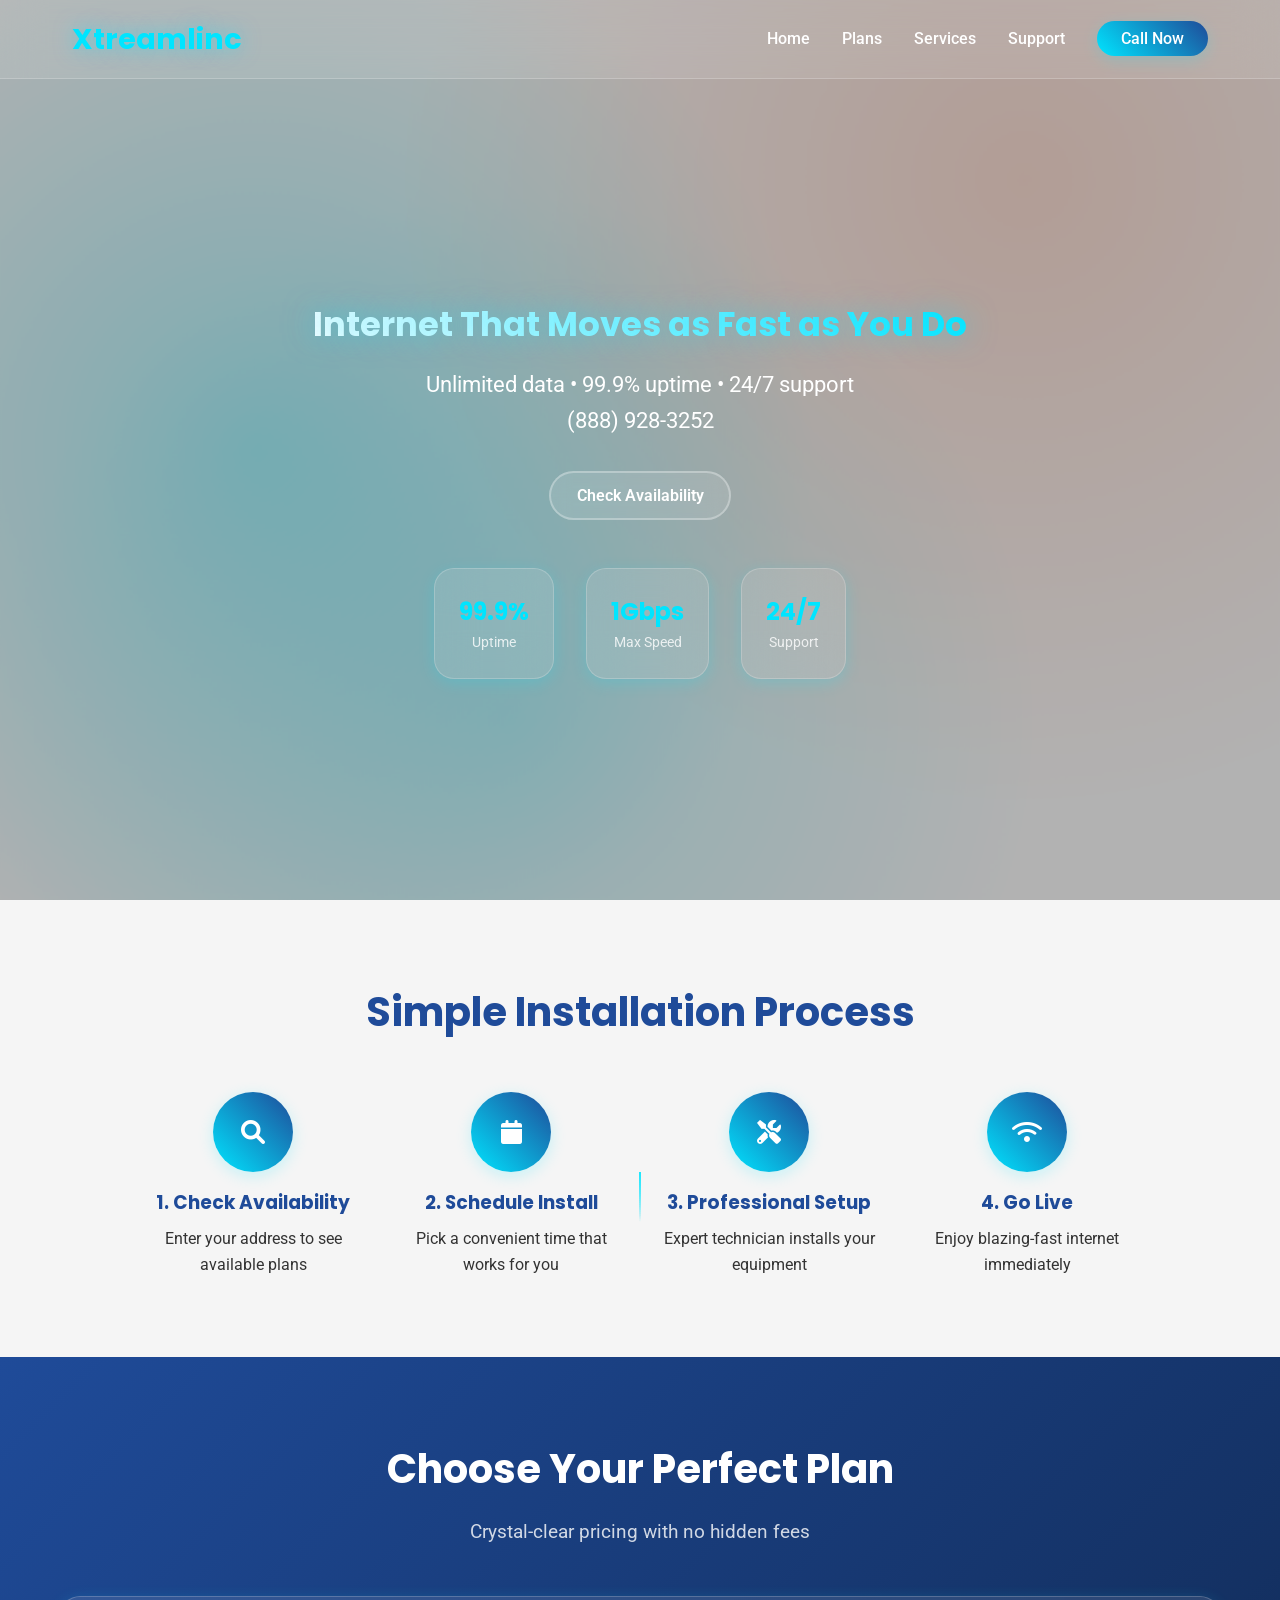
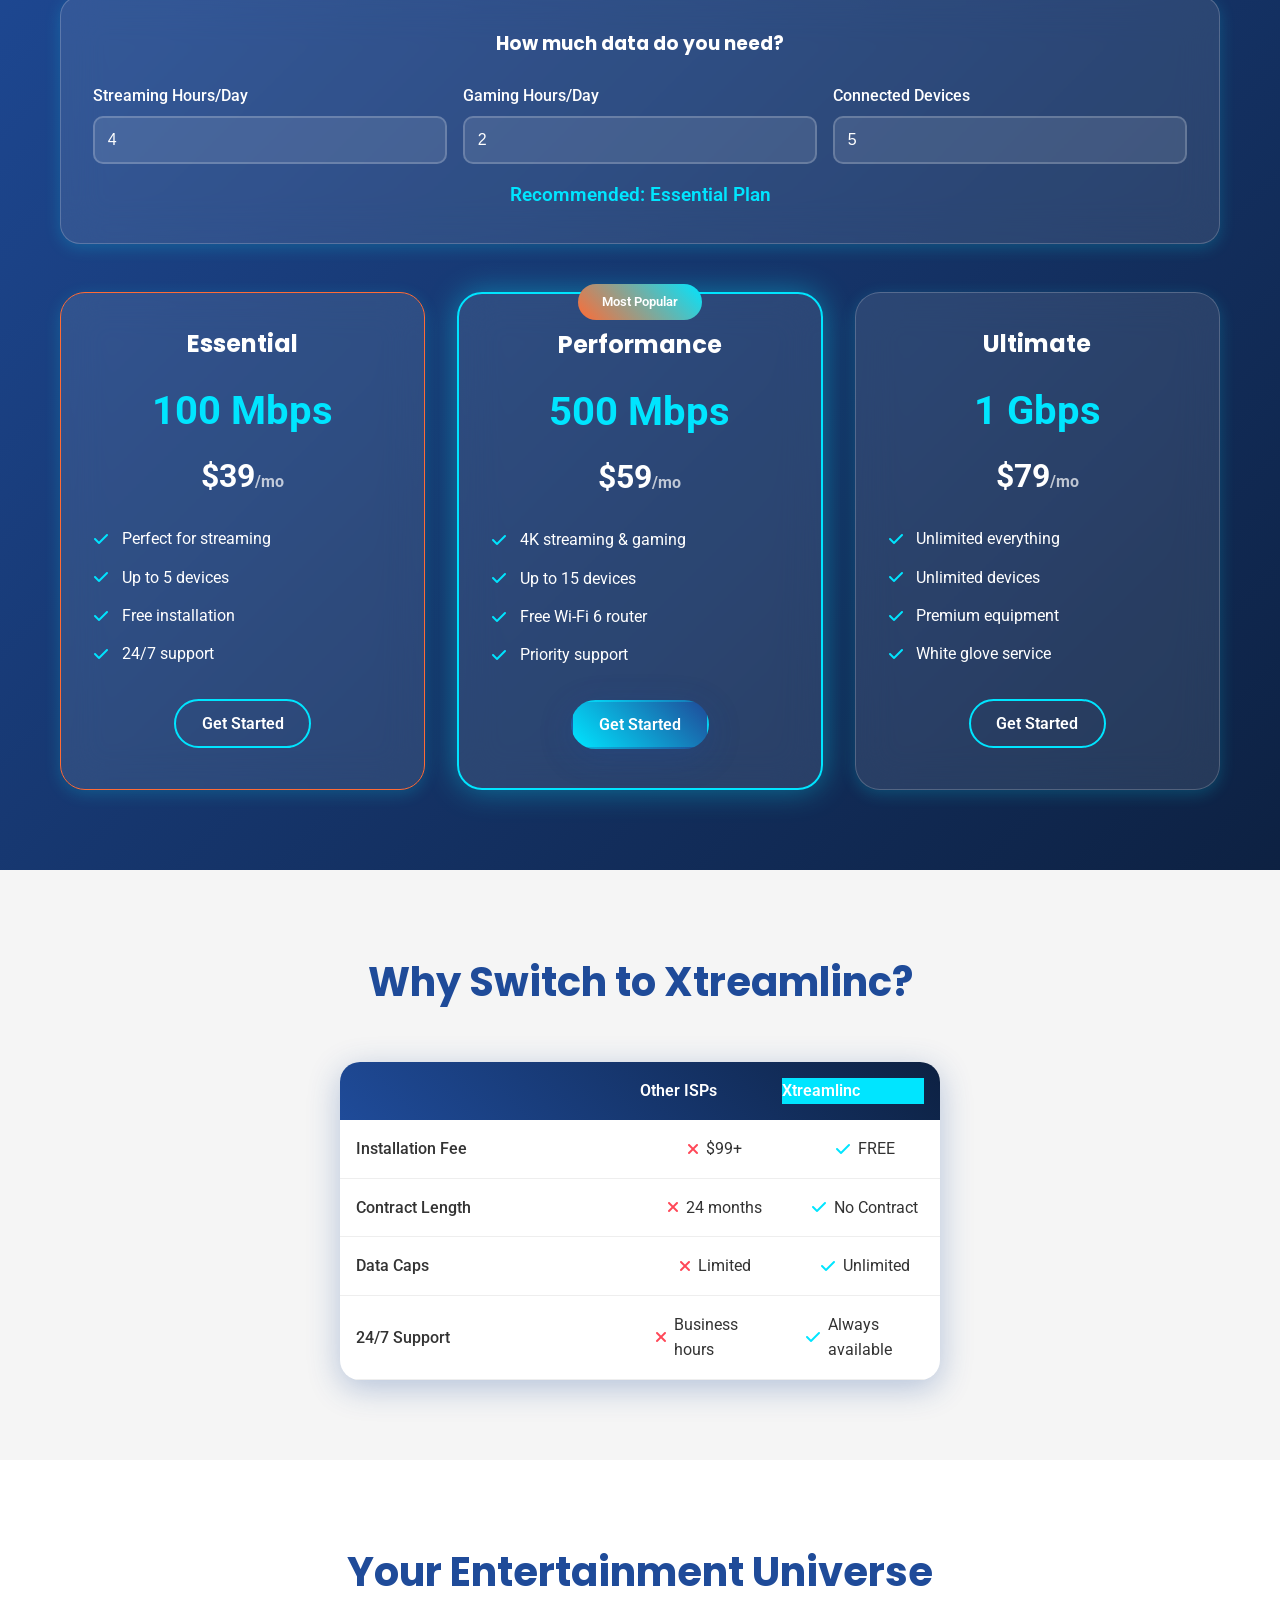
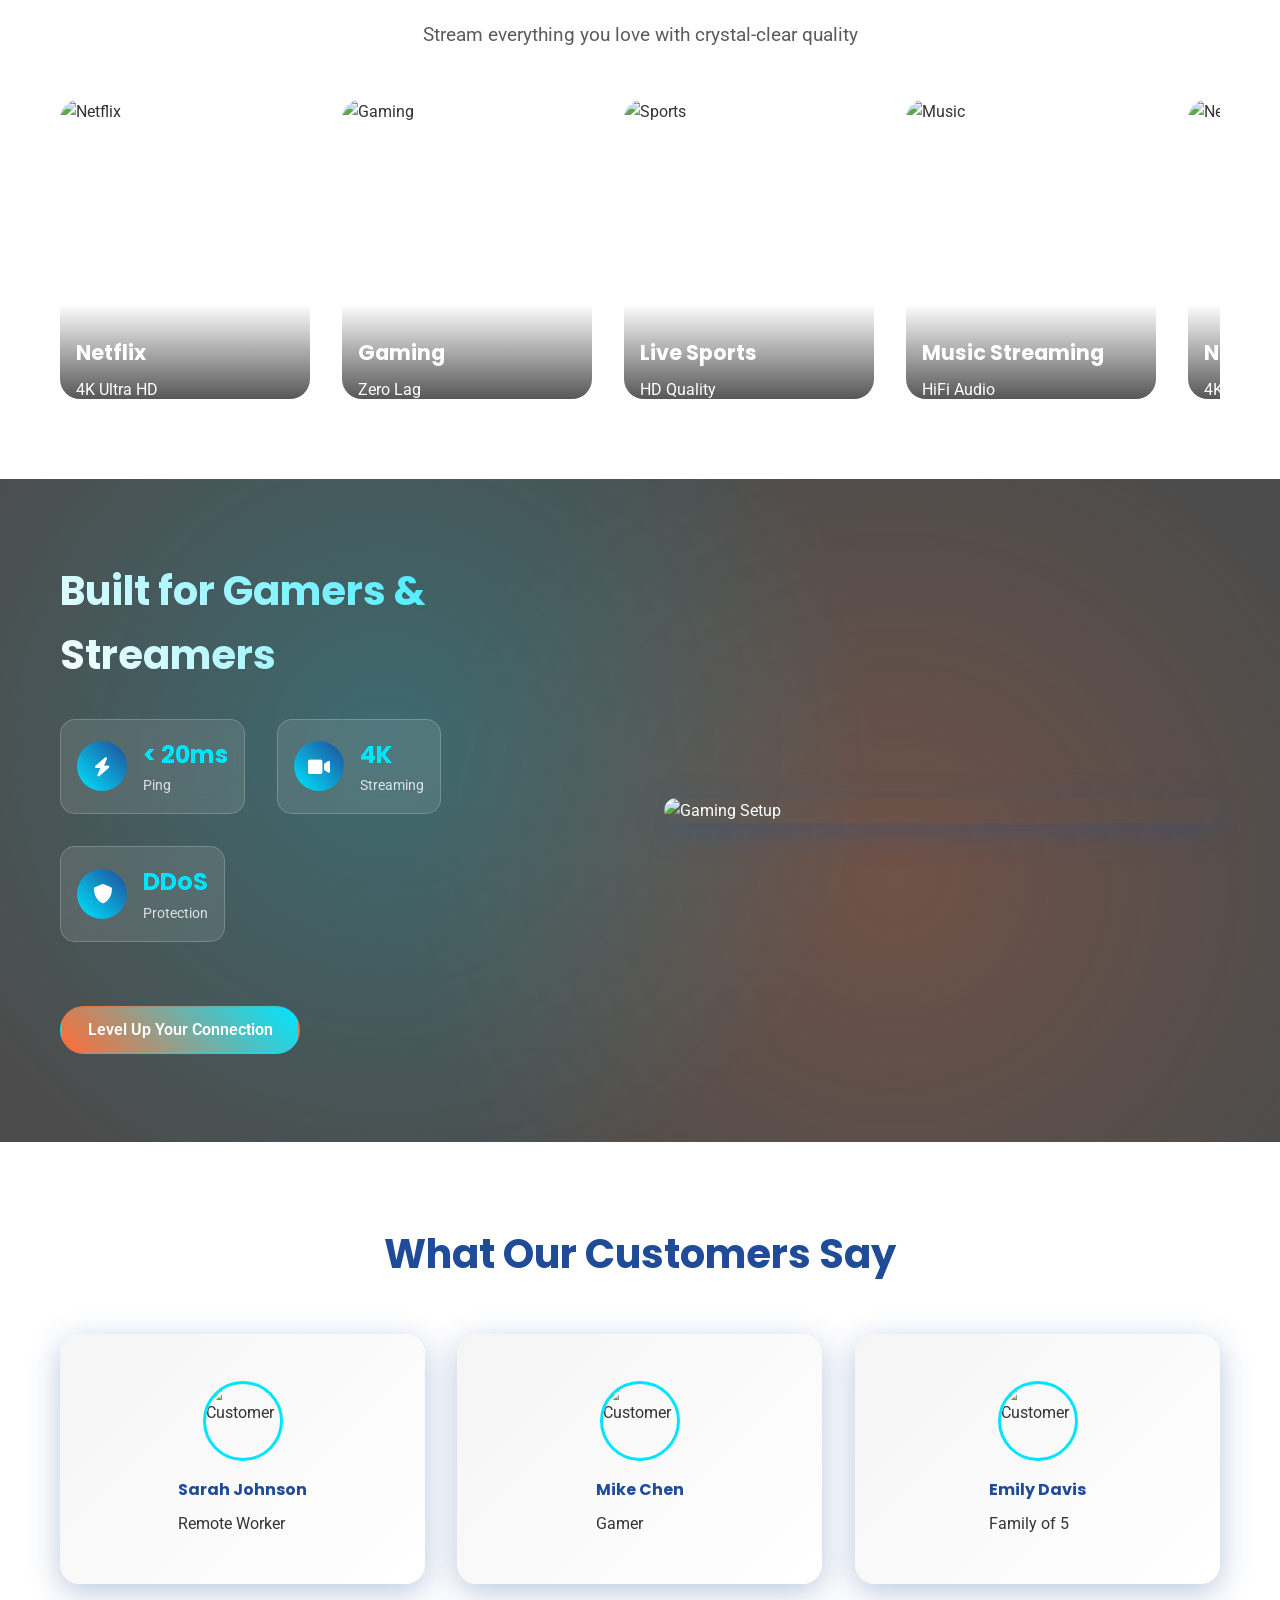
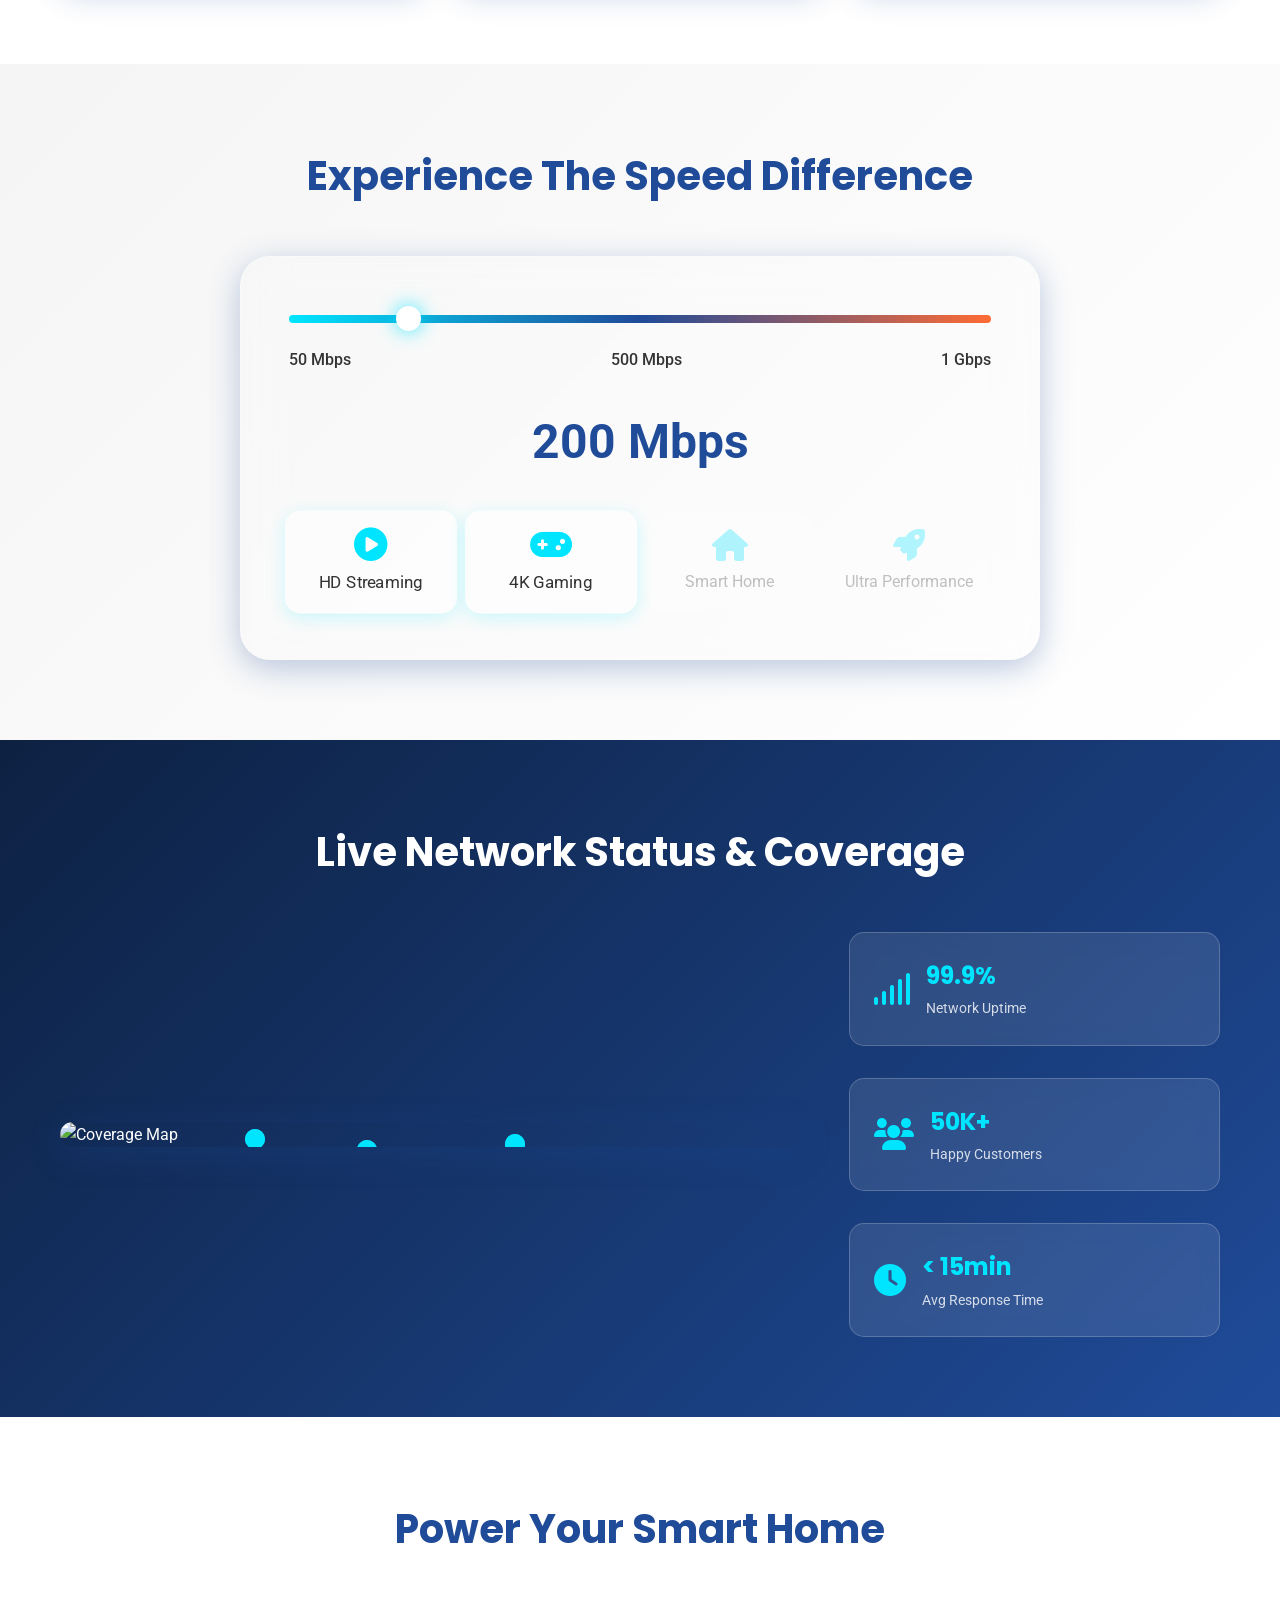
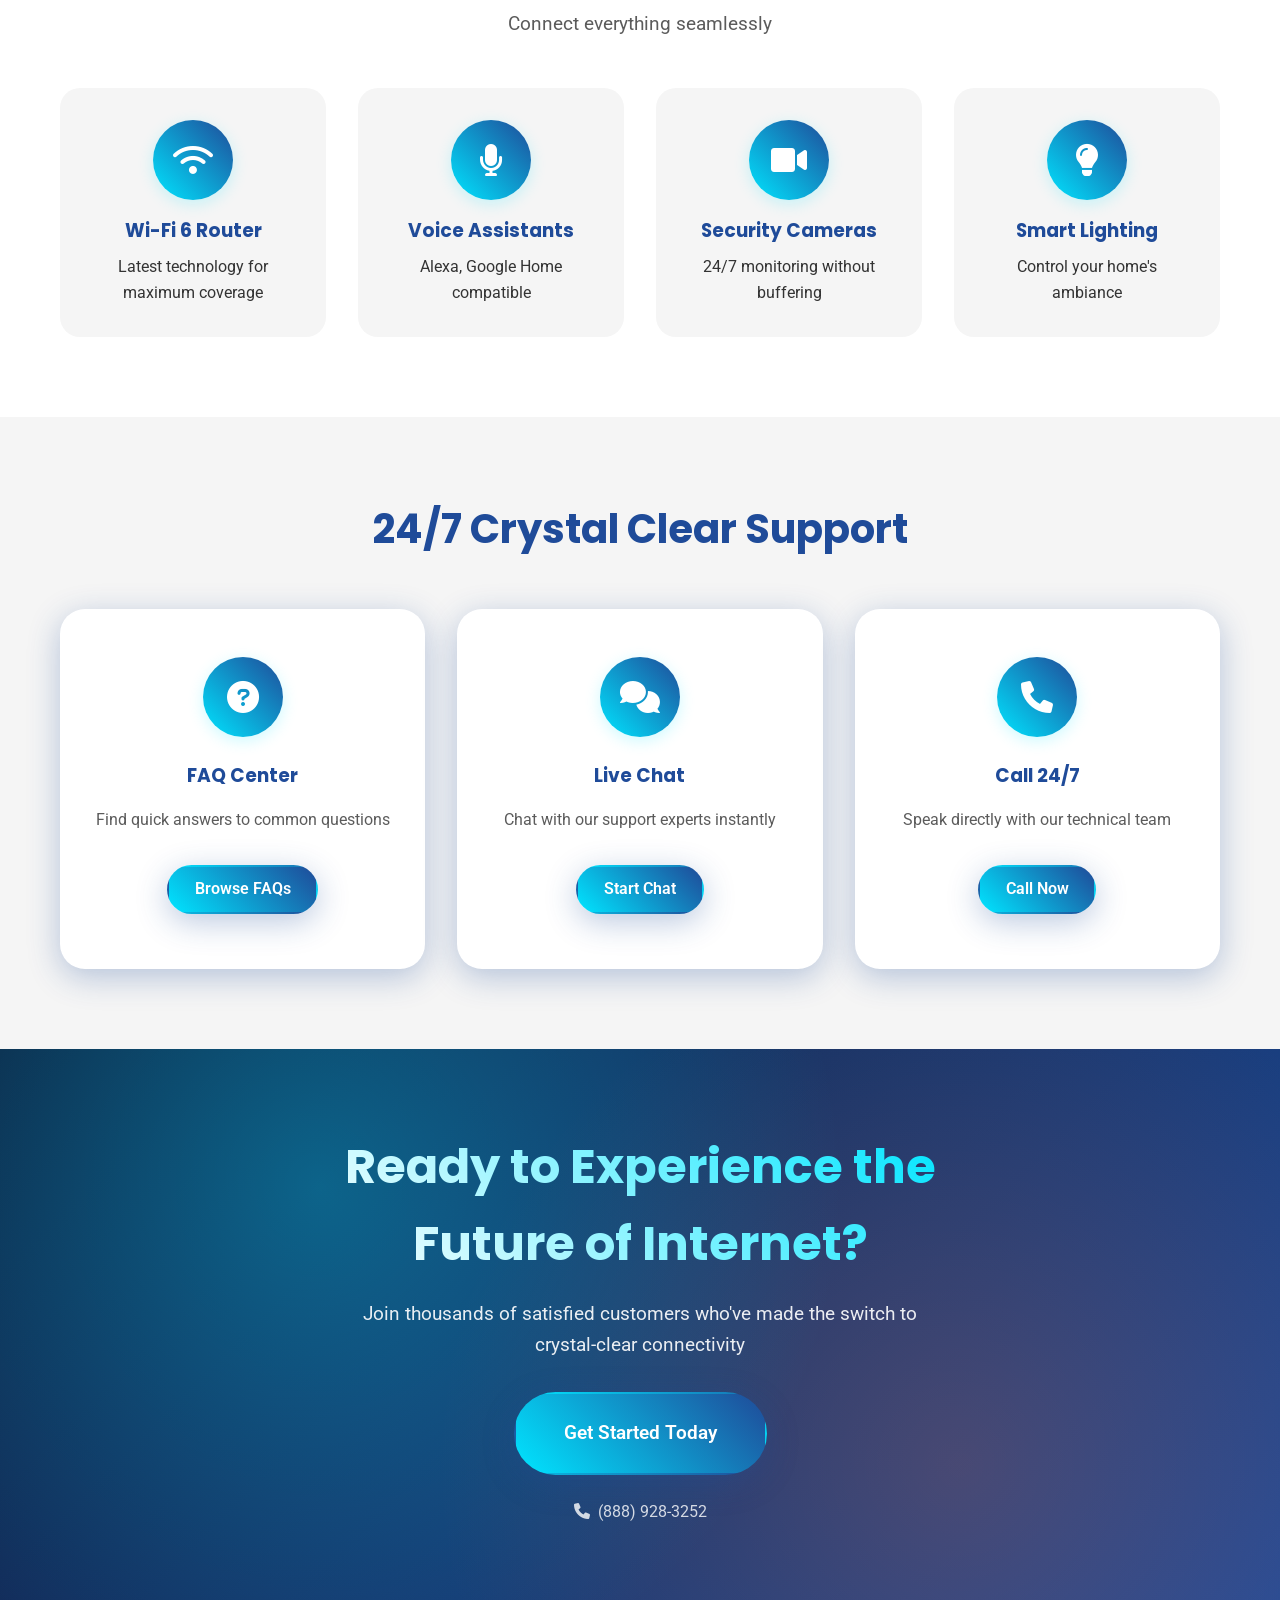
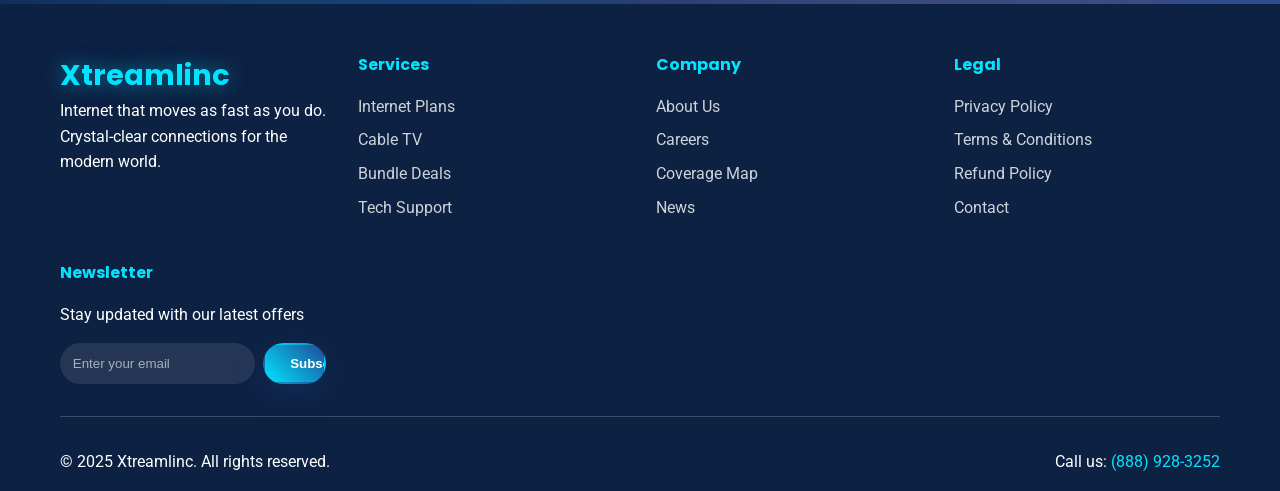
==== commit ec7fa36c: "Update index.html" ====
--- a/index.html
+++ b/index.html
@@ -55,7 +55,7 @@
             <h1 data-aos="fade-up">Internet That Moves as Fast as You Do</h1>
             <p data-aos="fade-up" data-aos-delay="200">Unlimited data • 99.9% uptime • 24/7 support<br> (888) 928-3252</p>
             <div class="hero-buttons" data-aos="fade-up" data-aos-delay="400">
-                <a href="tel:(888)928-3252" class="btn btn-primary">View Plans</a>  
+               
                 <a href="tel:(888)928-3252" class="btn btn-secondary">Check Availability</a>
             </div>
         </div>
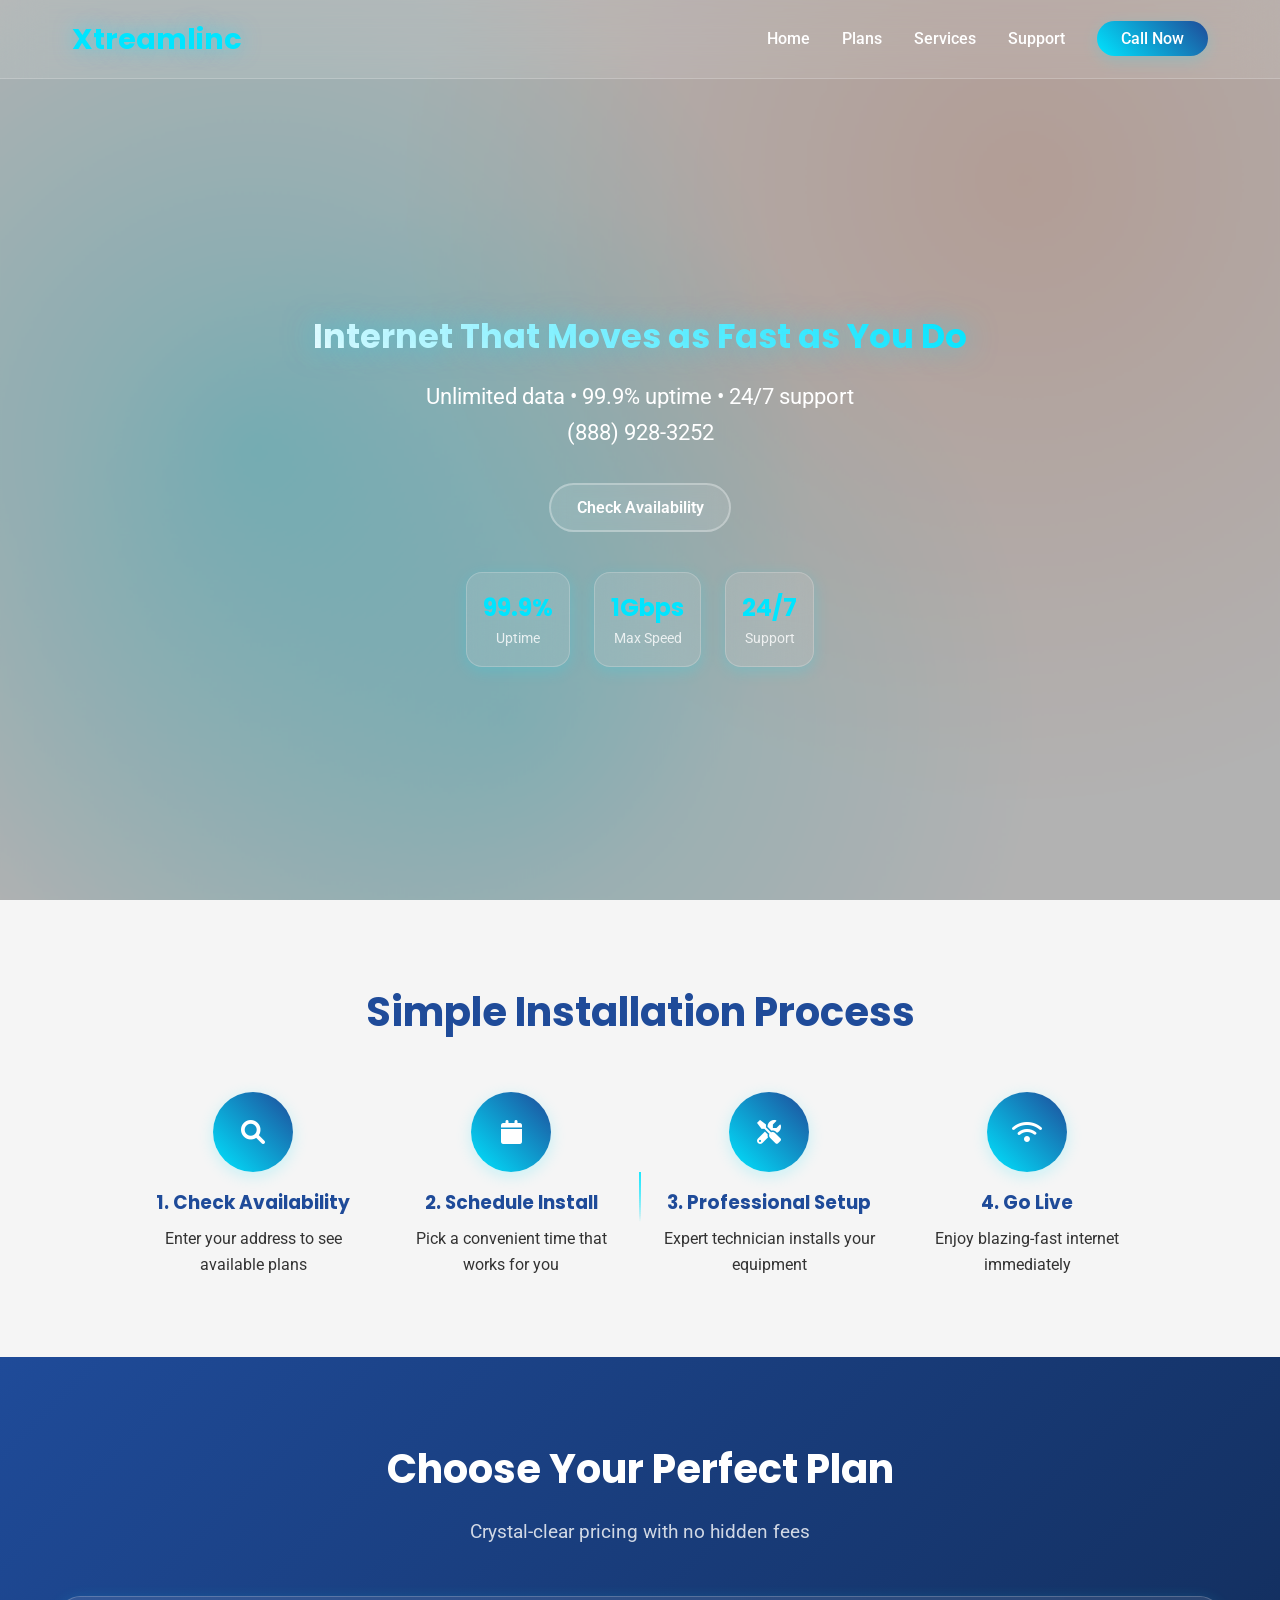
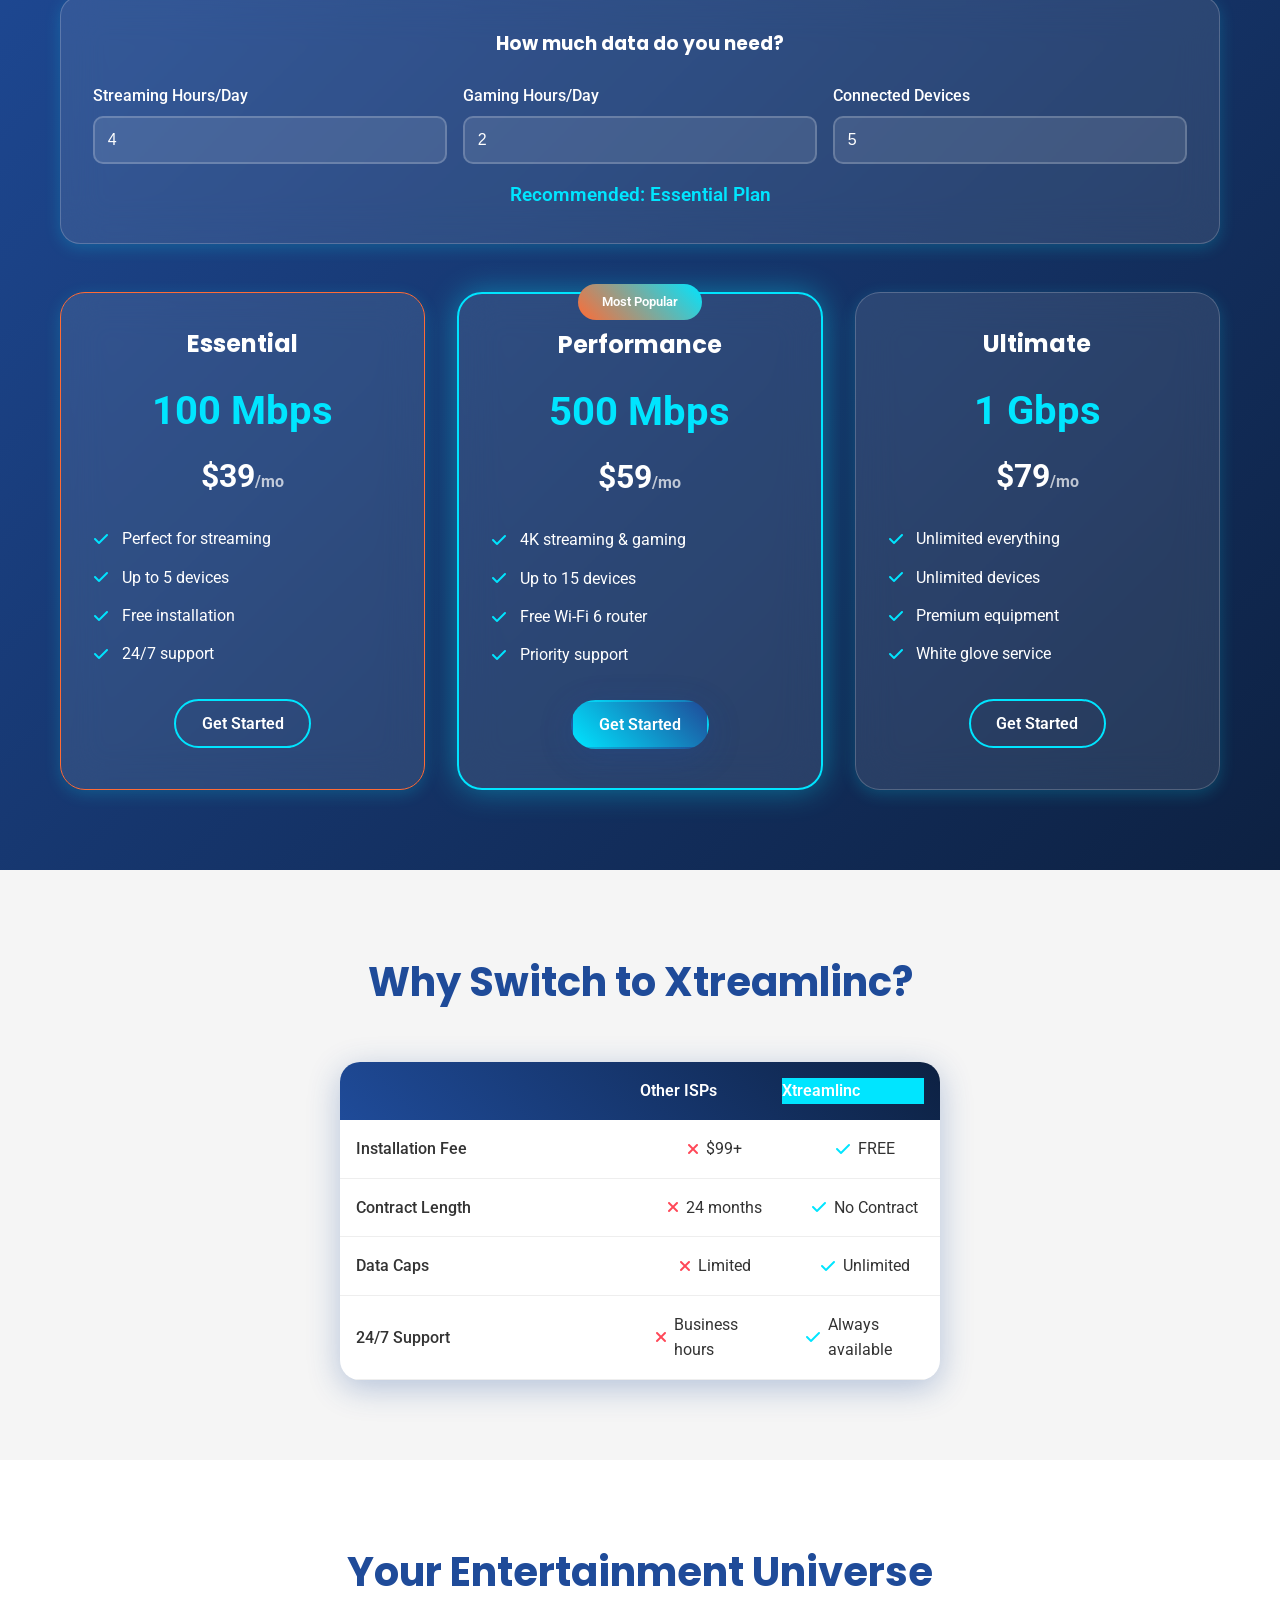
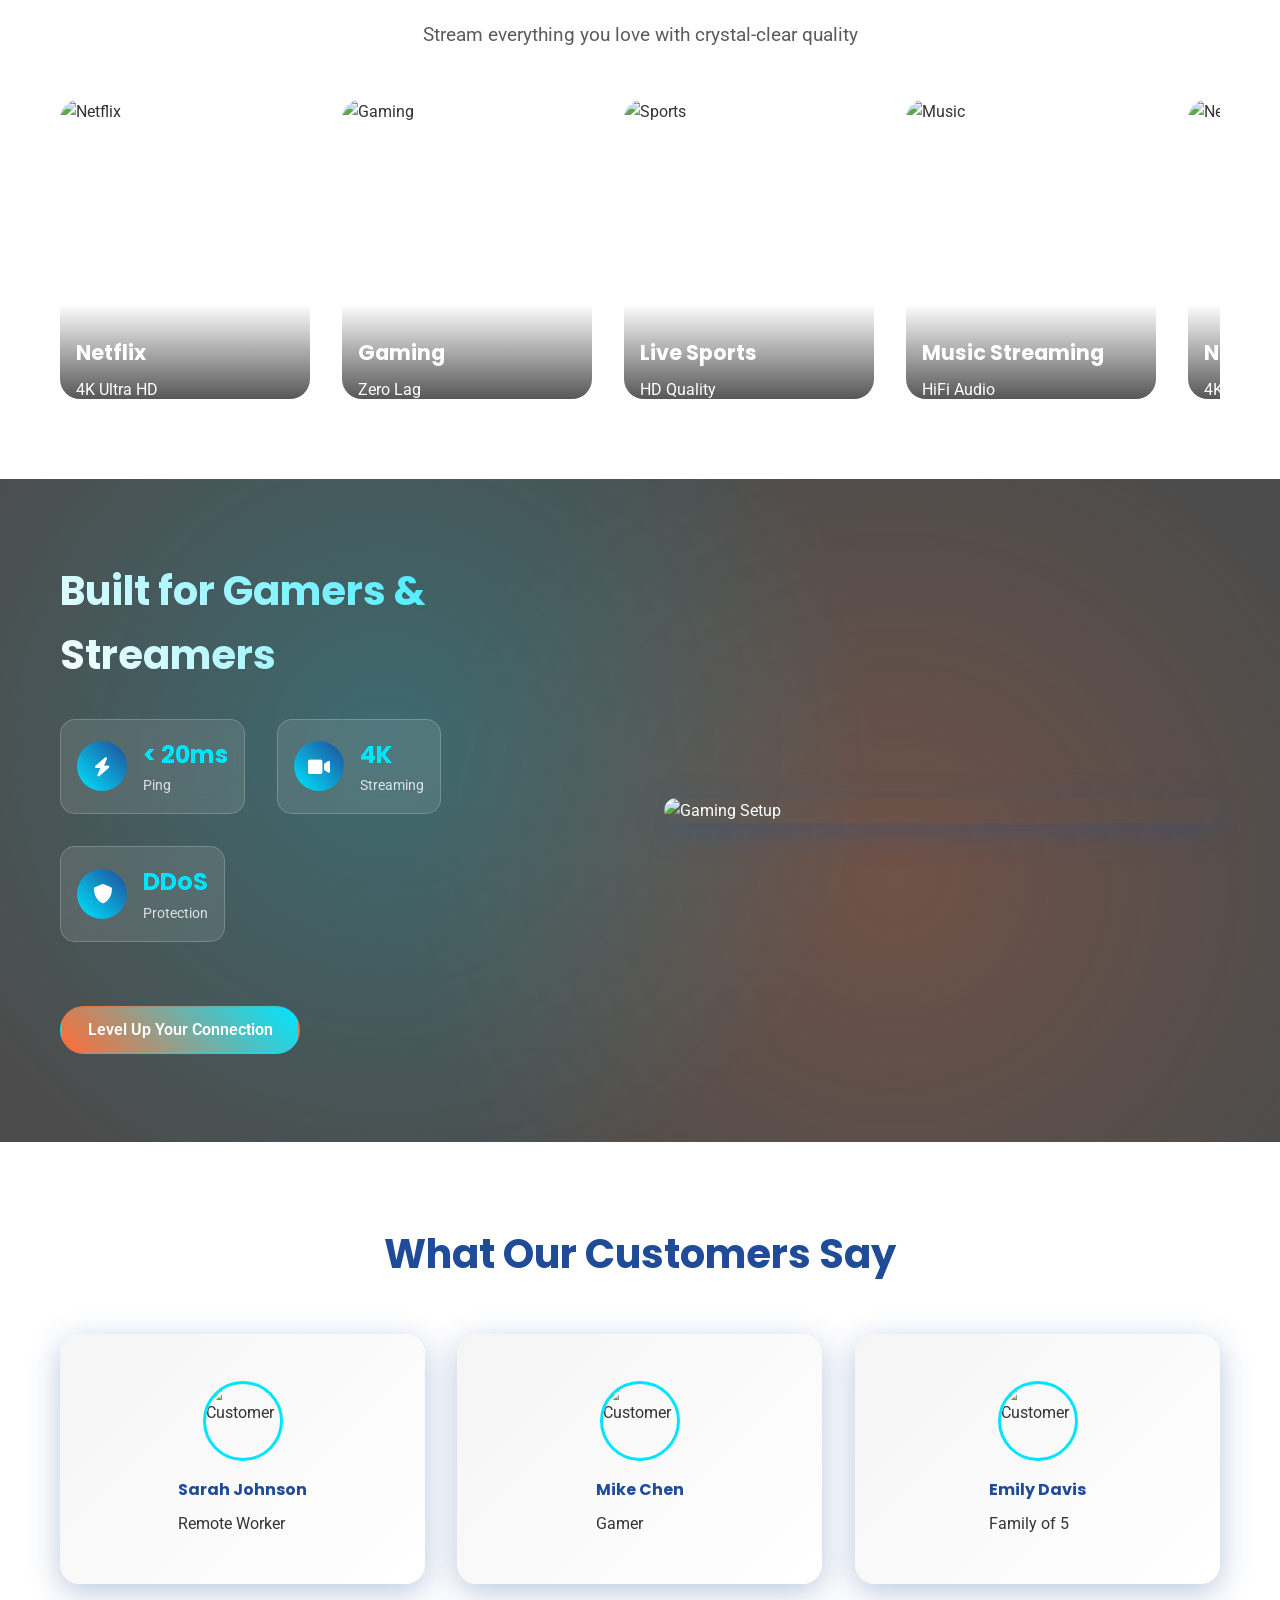
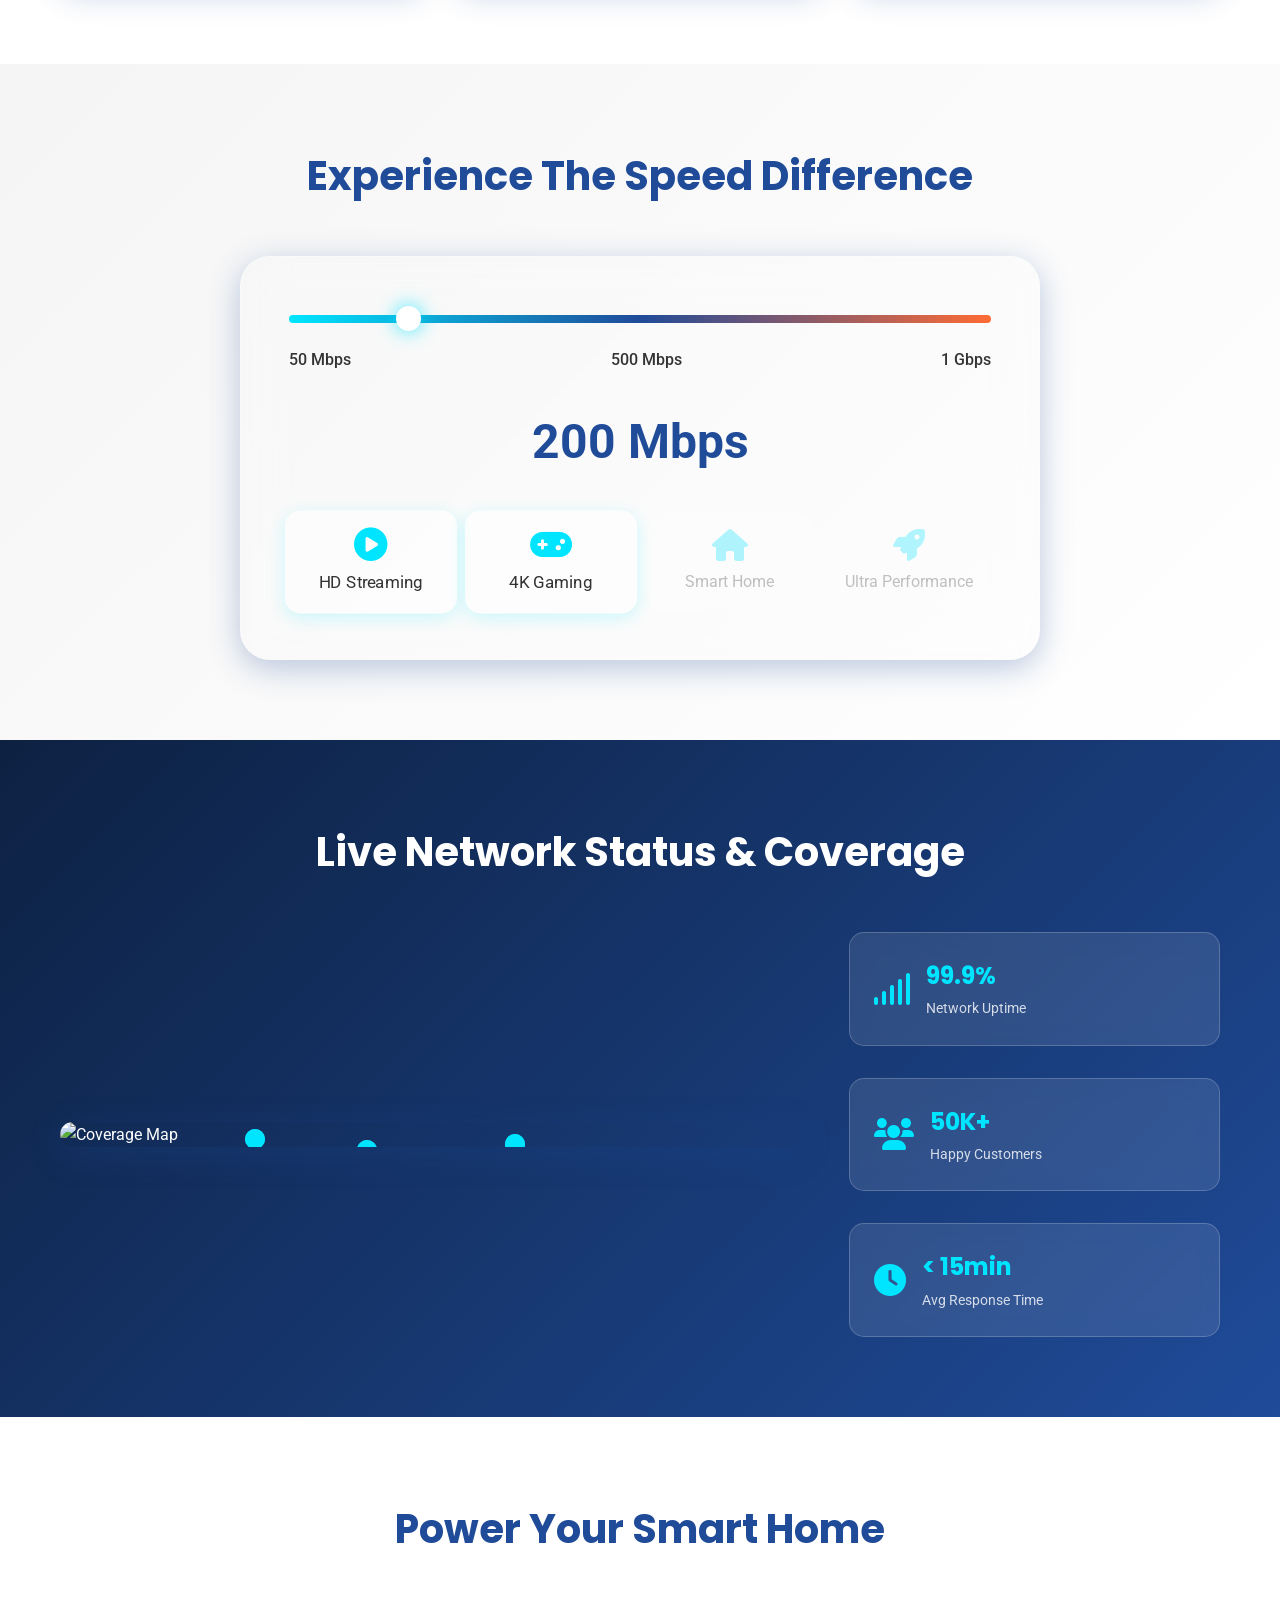
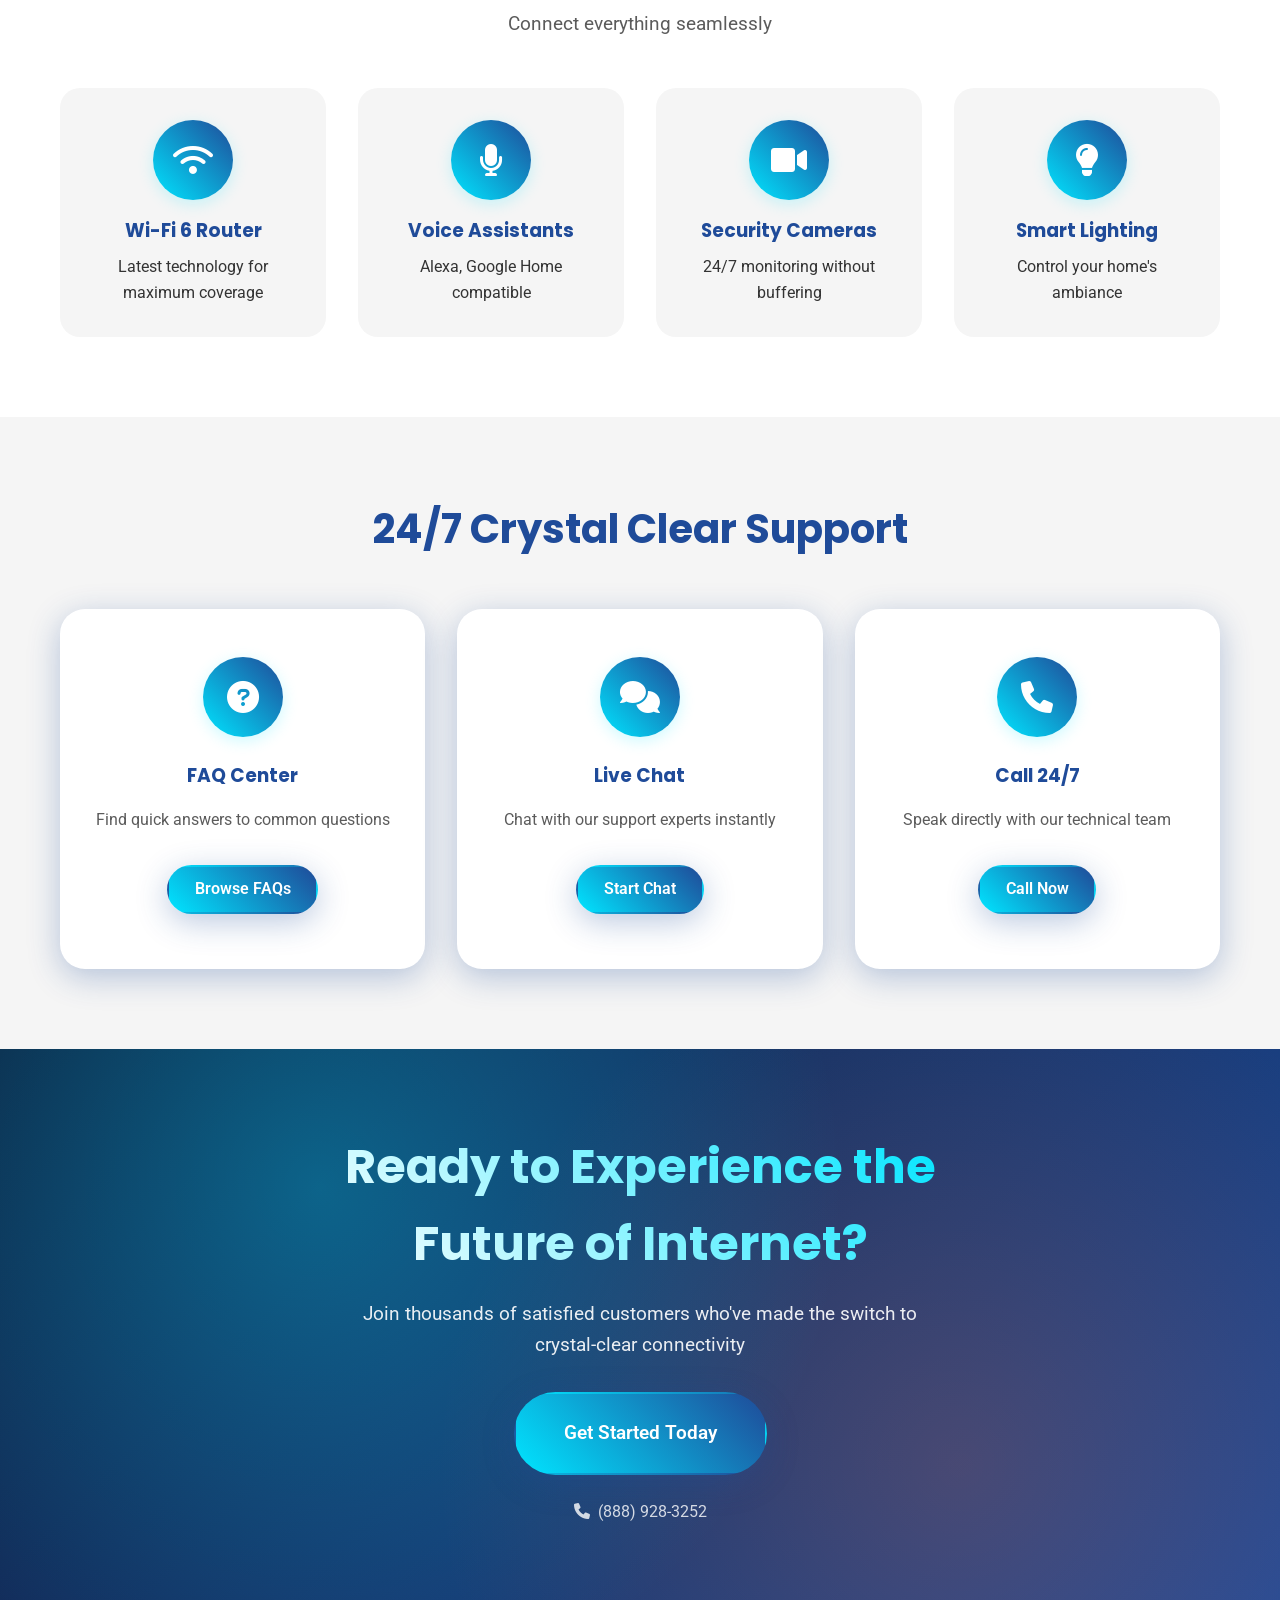
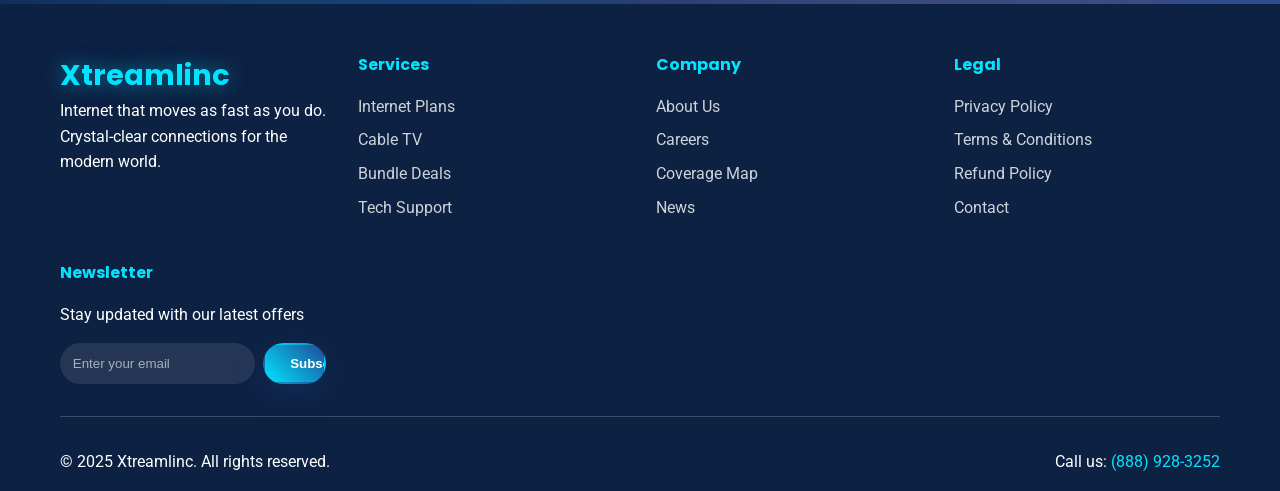
==== commit 82df2873: "Update index.html" ====
--- a/index.html
+++ b/index.html
@@ -42,7 +42,7 @@
     <section id="home" class="hero-section">
        <div class="hero-video-bg">
     <video autoplay muted loop playsinline class="hero-video">
-        <source src="video1.mp4" type="video/mp4">
+        <source src="" type="video/mp4">
        
         Your browser does not support the video tag.
     </video>
--- a/style.css
+++ b/style.css
@@ -251,9 +251,9 @@
 
 .hero-stats {
   display: flex;
-  gap: 2rem;
+  gap: 1.5rem; /* smaller gap */
   justify-content: center;
-  margin-top: 3rem;
+  margin-top: 2.5rem;
   flex-wrap: wrap;
 }
 
@@ -261,28 +261,28 @@
   background: var(--glass-white);
   backdrop-filter: blur(20px);
   border: 1px solid var(--glass-border);
-  border-radius: 20px;
-  padding: 1.5rem;
+  border-radius: 16px; /* slightly smaller corners */
+  padding: 1rem; /* reduced padding */
   text-align: center;
   box-shadow: var(--shadow-crystal);
   transition: all 0.3s ease;
 }
 
 .stat-card:hover {
-  transform: translateY(-5px);
-  box-shadow: 0 15px 35px rgba(0, 229, 255, 0.3);
+  transform: translateY(-4px); /* slightly smaller lift */
+  box-shadow: 0 12px 28px rgba(0, 229, 255, 0.25);
 }
 
 .stat-number {
   font-family: var(--font-heading);
-  font-size: 2rem;
+  font-size: 1.6rem; /* smaller font */
   font-weight: 700;
   color: var(--crystal-aqua);
   display: block;
 }
 
 .stat-label {
-  font-size: 0.9rem;
+  font-size: 0.8rem; /* slightly smaller */
   opacity: 0.8;
   color: white;
 }
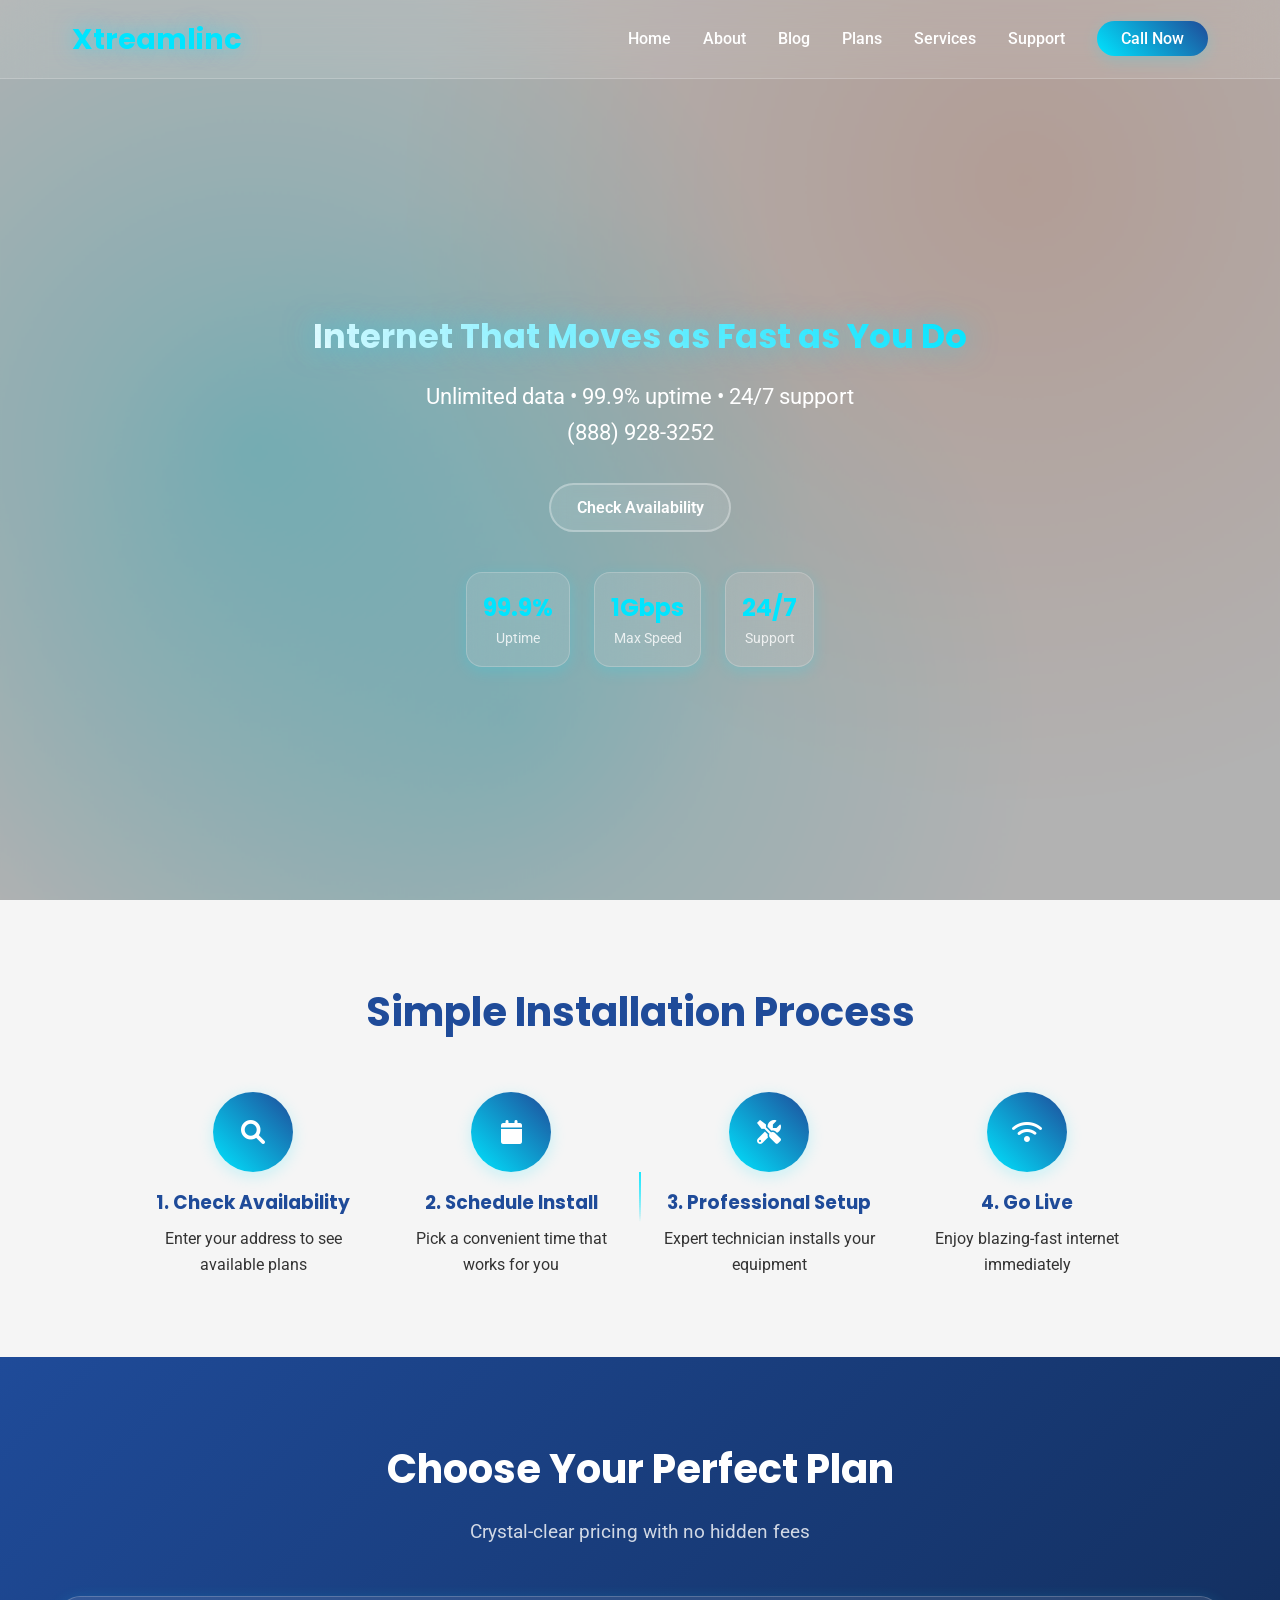
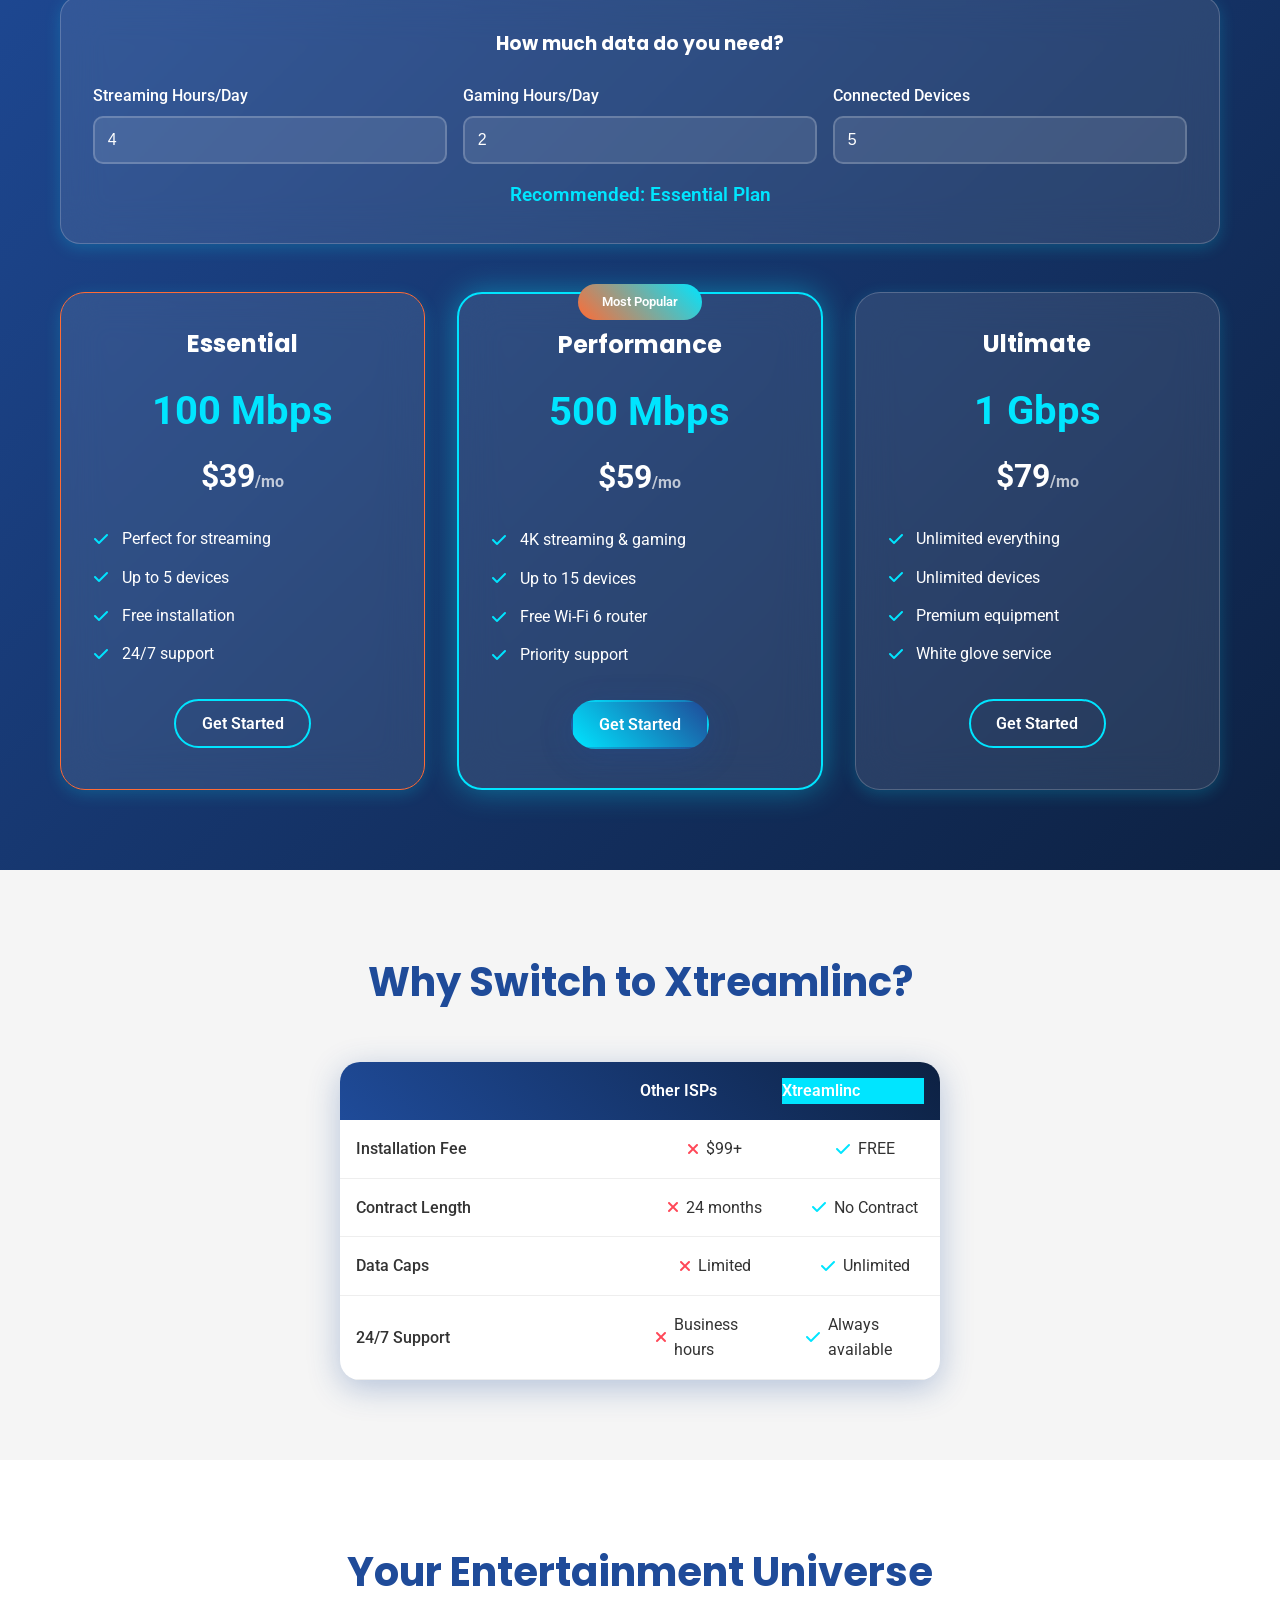
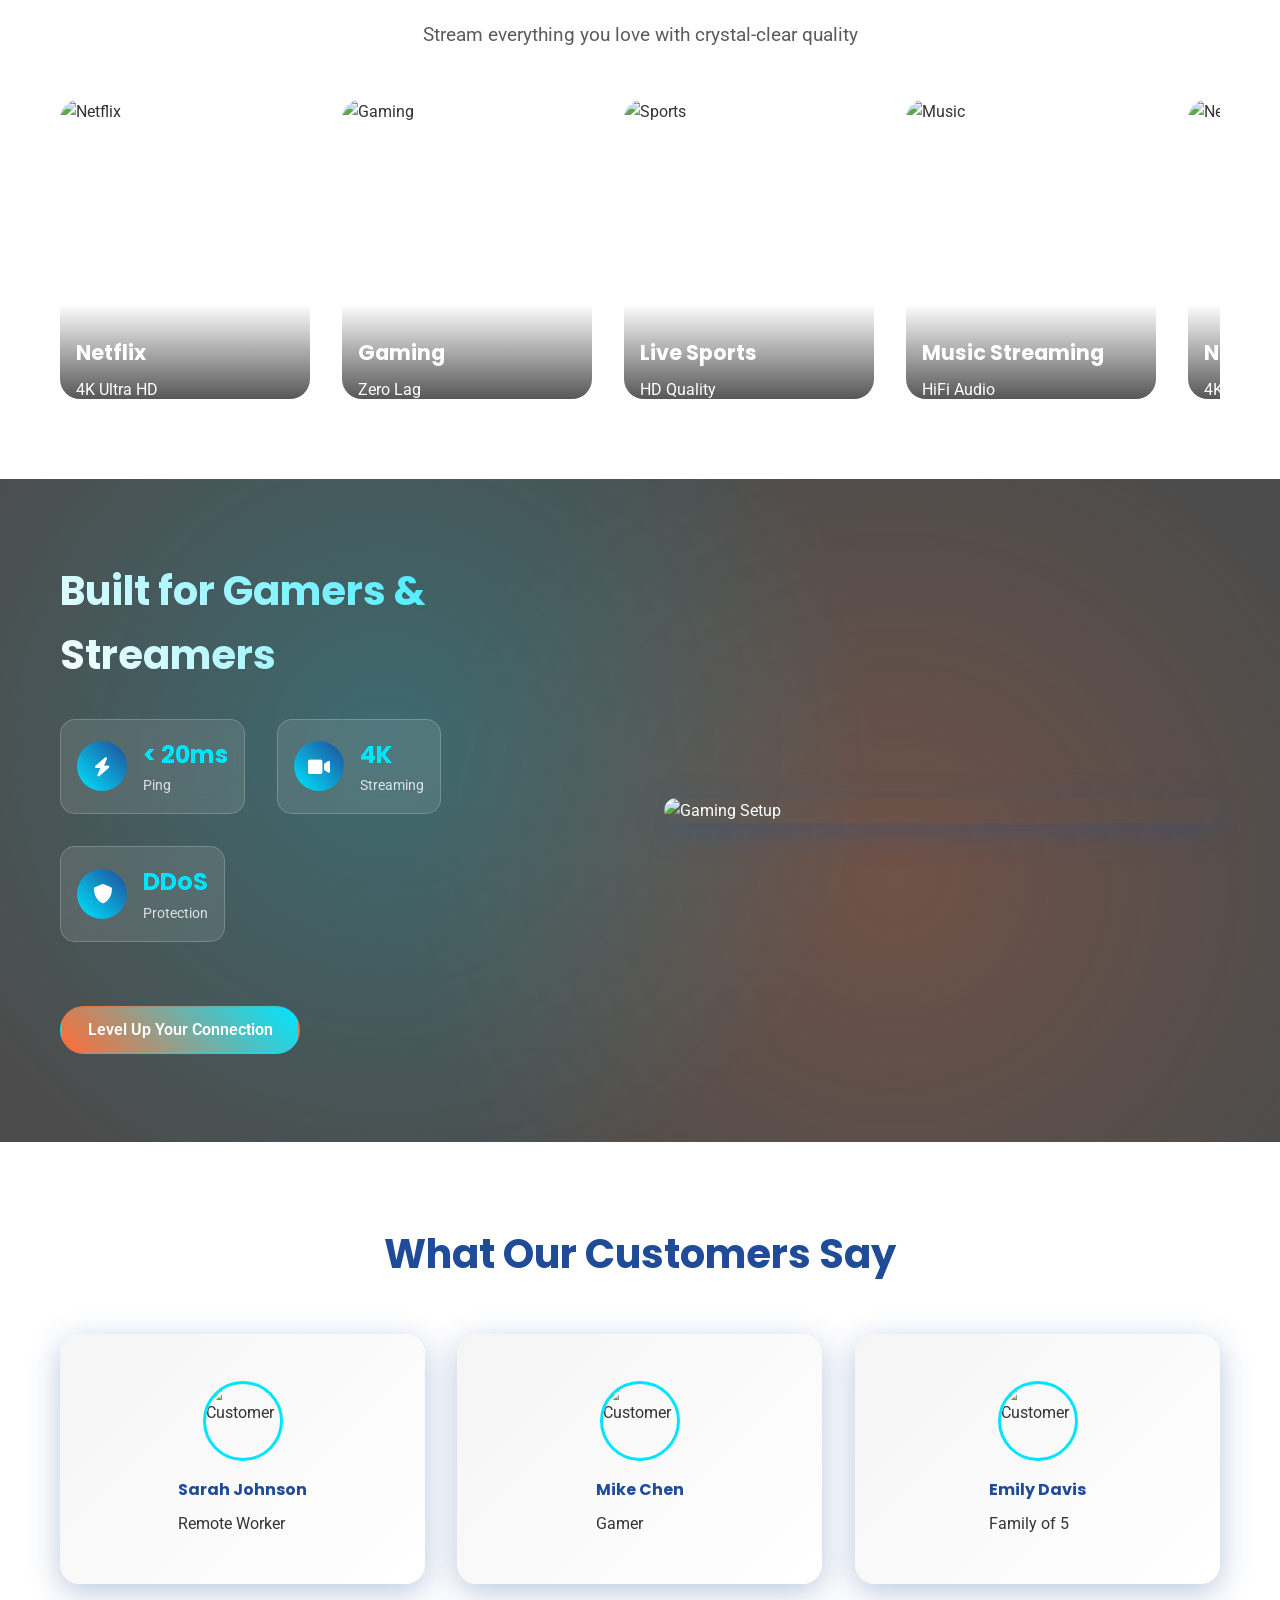
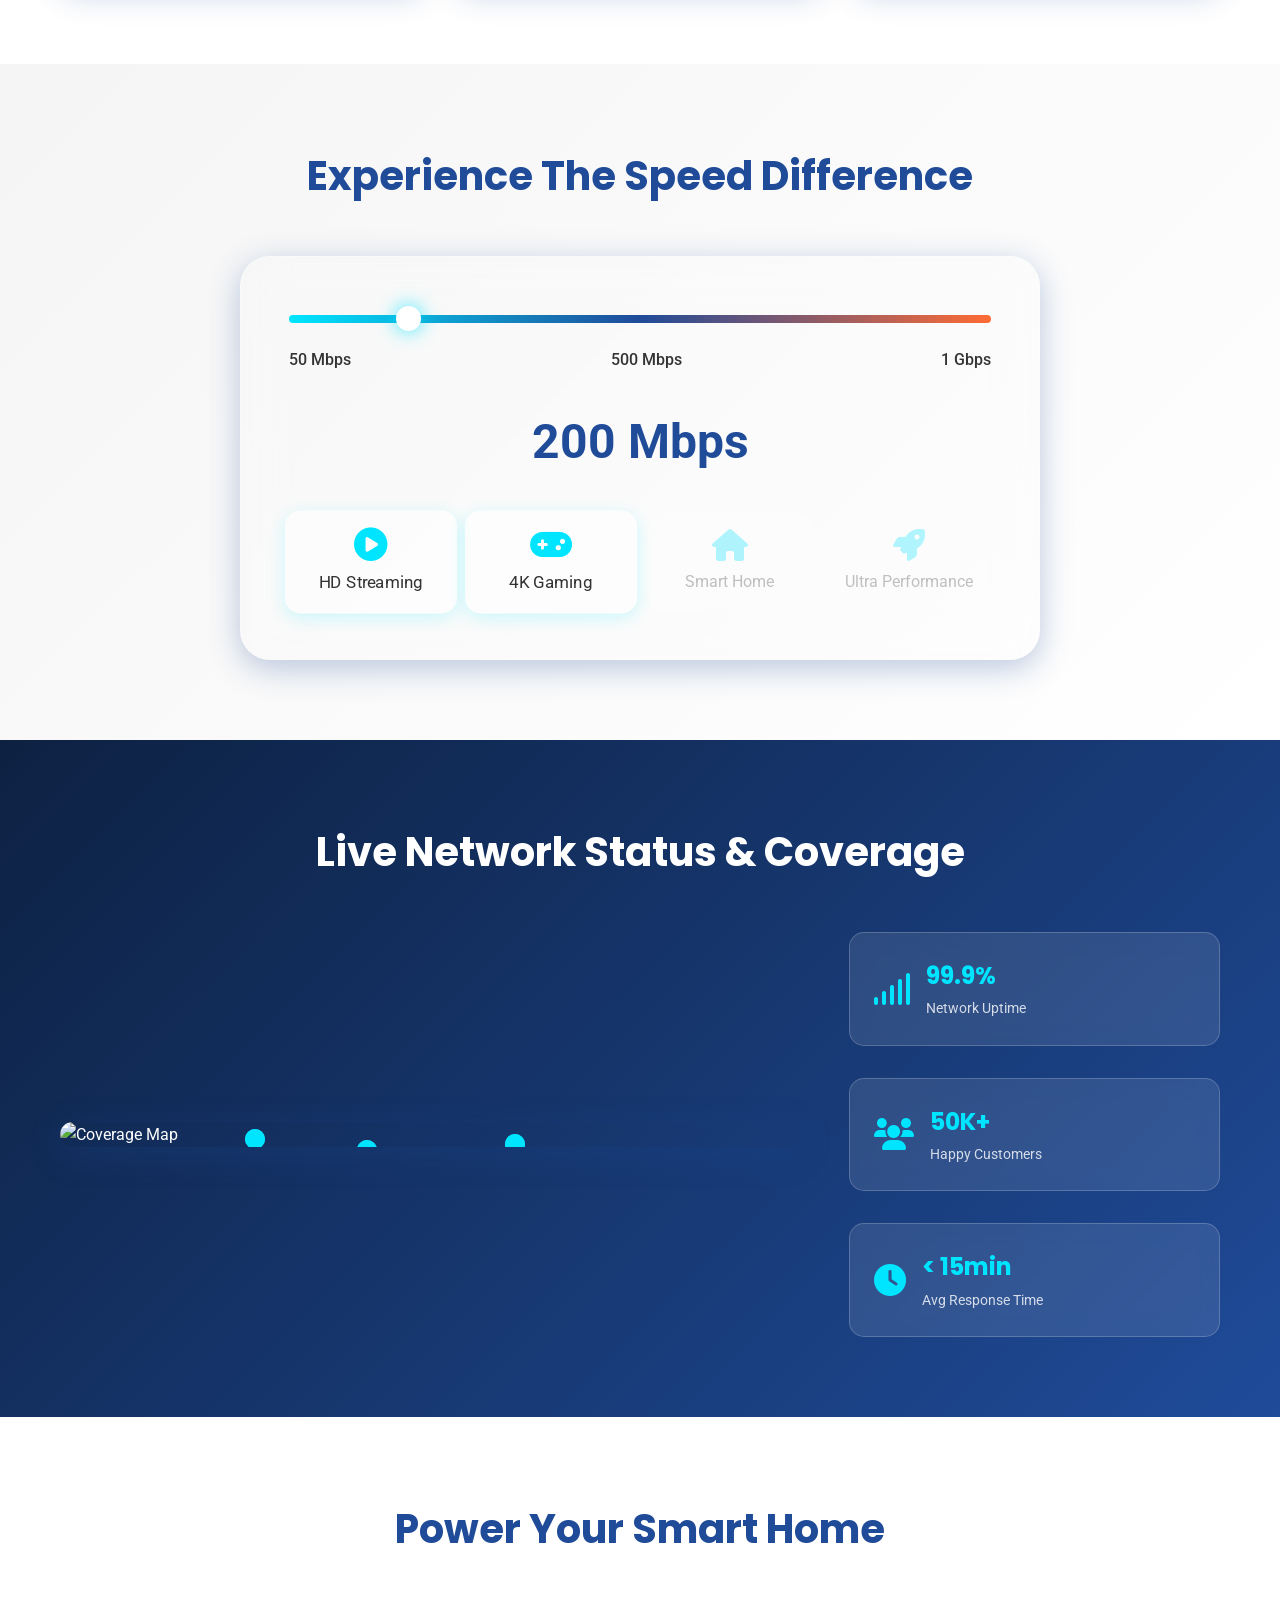
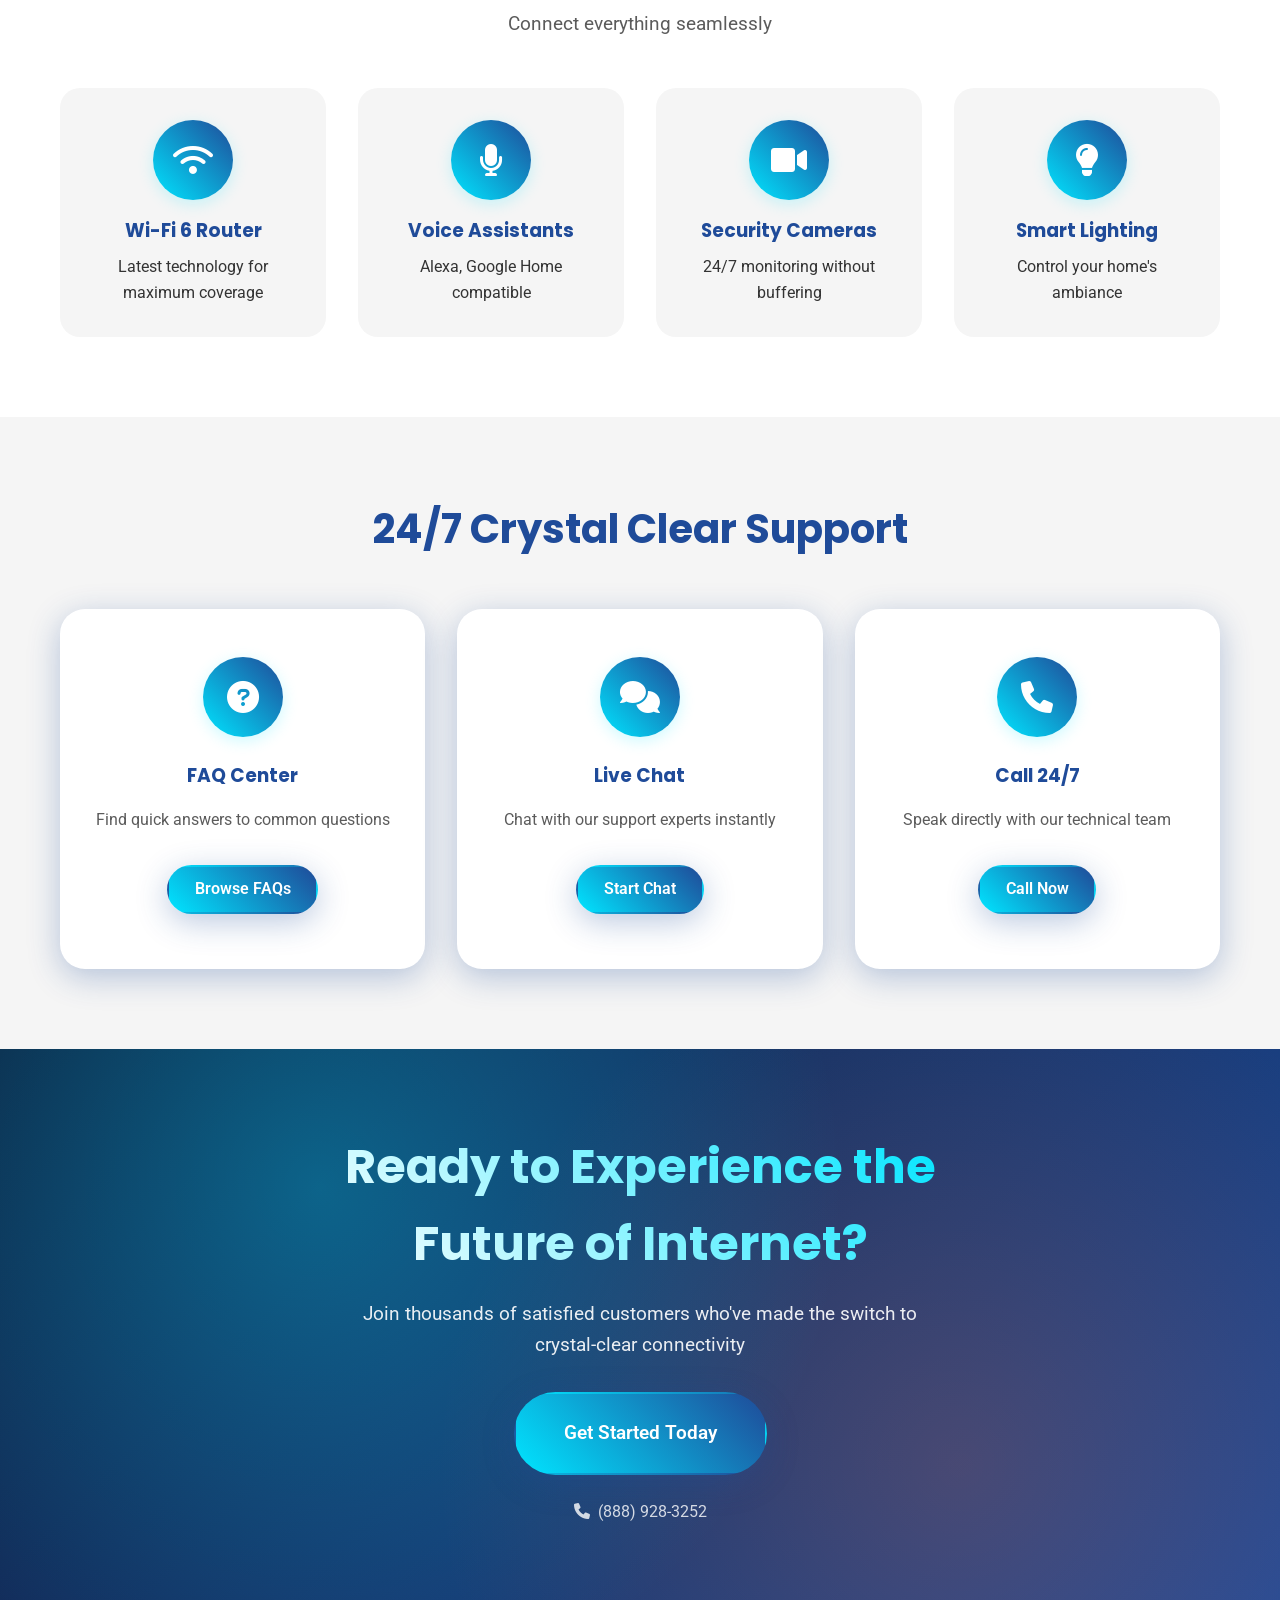
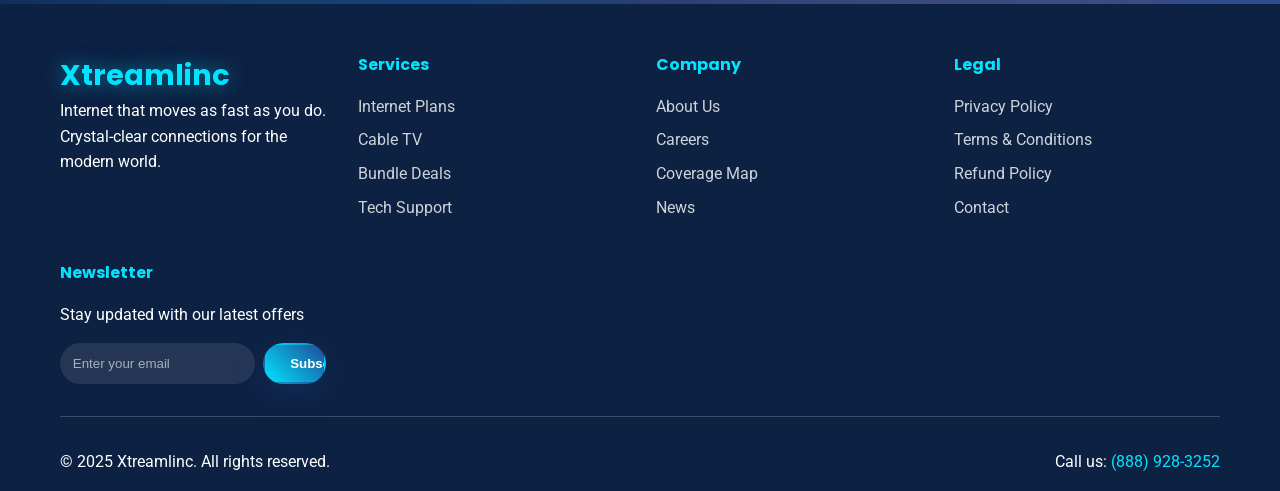
==== commit aa2fdfe1: "Add files via upload" ====
--- a/index.html
+++ b/index.html
@@ -25,6 +25,8 @@
             </div>
             <ul class="nav-menu">
                 <li><a href="#home">Home</a></li>
+                <li><a href="about.html">About</a></li>
+                <li><a href="blog.html">Blog</a></li>
                 <li><a href="#plans">Plans</a></li>
                 <li><a href="#services">Services</a></li>
                 <li><a href="#support">Support</a></li>
@@ -42,7 +44,7 @@
     <section id="home" class="hero-section">
        <div class="hero-video-bg">
     <video autoplay muted loop playsinline class="hero-video">
-        <source src="" type="video/mp4">
+        <source src="video2.mp4" type="video/mp4">
        
         Your browser does not support the video tag.
     </video>
